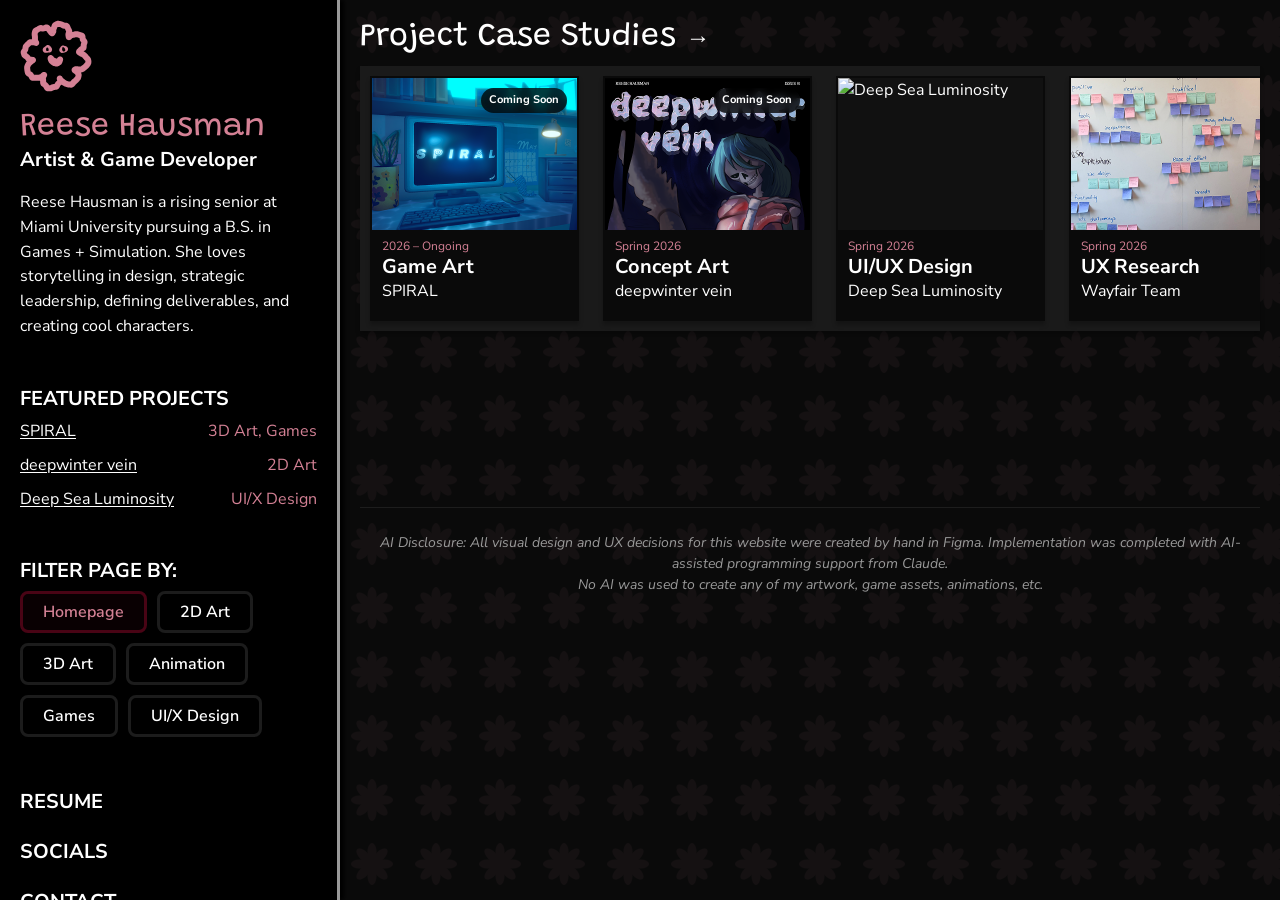
==== index.html @ 2ac3cb33 "footer update" ====
<!DOCTYPE html>
<html lang="en">
<head>
  <meta charset="UTF-8">
  <meta name="viewport" content="width=device-width, initial-scale=1.0">
  <title>Reese Hausman | Artist &amp; Game Developer</title>
  <link rel="icon" type="image/x-icon" href="flower.svg">
  <link rel="stylesheet" href="main.css">

  <!-- Fonts -->
  <link rel="preconnect" href="https://fonts.googleapis.com">
  <link rel="preconnect" href="https://fonts.gstatic.com" crossorigin>
  <link href="https://fonts.googleapis.com/css2?family=Grandstander:wght@400&family=Nunito+Sans:ital,opsz,wght@0,6..12,400;0,6..12,600;0,6..12,700;1,6..12,400&display=swap" rel="stylesheet">

  <!-- Font Awesome -->
  <script src="https://kit.fontawesome.com/cb9d674058.js" crossorigin="anonymous" defer></script>
</head>
<body>

  <!-- ===================== LOADING SCREEN ===================== -->
  <div id="loader">
    <div class="loader-inner">
      <div class="loader-flower-ring">
        <img src="flower.svg" alt="" class="loader-flower-img">
      </div>
      <p class="loader-text">Loading<span class="loader-dots"><span>.</span><span>.</span><span>.</span></span></p>
    </div>
  </div>

  <!-- ===================== MOBILE HEADER ===================== -->
  <header class="mobile-header" id="mobile-header">
    <div class="mobile-left">
      <img src="flower.svg" alt="logo" class="mobile-flower">
      <span class="mobile-name">Reese Hausman</span>
    </div>
    <button class="hamburger" id="hamburger" aria-label="Toggle navigation">
      <span></span><span></span><span></span>
    </button>
  </header>

  <!-- Sidebar backdrop -->
  <div class="sidebar-backdrop" id="sidebar-backdrop"></div>

  <!-- ===================== SIDEBAR / NAV ===================== -->
  <nav class="sidebar" id="sidebar">

    <!-- Profile -->
    <div class="sidebar-profile">
      <img src="flower.svg" alt="flower logo" class="sidebar-logo">
      <div>
        <h1 class="sidebar-name">Reese Hausman</h1>
        <p class="sidebar-role">Artist &amp; Game Developer</p>
      </div>
      <p class="sidebar-bio">Reese Hausman is a rising senior at Miami University pursuing a B.S. in Games + Simulation. She loves storytelling in design, strategic leadership, defining deliverables, and creating cool characters.</p>
    </div>

    <!-- Featured Projects -->
    <div class="sidebar-section" id="sidebar-featured">
      <p class="sidebar-label">FEATURED PROJECTS</p>
      <div class="featured-item">
        <a href="#" class="featured-link">SPIRAL</a>
        <span class="featured-cats">3D Art, Games</span>
      </div>
      <div class="featured-item">
        <a href="#" class="featured-link">deepwinter vein</a>
        <span class="featured-cats">2D Art</span>
      </div>
      <div class="featured-item">
        <a href="deepSeaLuminosity/index.html" class="featured-link">Deep Sea Luminosity</a>
        <span class="featured-cats">UI/X Design</span>
      </div>
    </div>

    <!-- Filter Buttons -->
    <div class="sidebar-section" id="sidebar-filters">
      <p class="sidebar-label">FILTER PAGE BY:</p>
      <div class="filter-buttons" id="filter-buttons">
        <button class="filter-btn active" data-filter="all">Homepage</button>
        <button class="filter-btn" data-filter="2d">2D Art</button>
        <button class="filter-btn" data-filter="3d">3D Art</button>
        <button class="filter-btn" data-filter="animation">Animation</button>
        <button class="filter-btn" data-filter="games">Games</button>
        <button class="filter-btn" data-filter="design">UI/X Design</button>
      </div>
    </div>

    <!-- Links -->
    <div class="sidebar-section sidebar-links">
      <a href="Hausman, Reese - Resume.pdf" target="_blank" rel="noopener noreferrer" class="sidebar-link">
        RESUME <i class="fa-solid fa-arrow-up-right-from-square sidebar-link-icon"></i>
      </a>
      <a href="https://linktr.ee/reekrockk" target="_blank" rel="noopener noreferrer" class="sidebar-link">
        SOCIALS <i class="fa-brands fa-linktree sidebar-link-icon"></i>
      </a>
      <a href="mailto:reesehausmanm@gmail.com" class="sidebar-link">
        CONTACT <i class="fa-regular fa-envelope sidebar-link-icon"></i>
      </a>
    </div>

  </nav>

  <!-- ===================== MAIN CONTENT ===================== -->
  <main class="main" id="main">

    <!-- Projects Section -->
    <section class="projects-section">
      <div class="section-header">
        <h2 class="section-title" id="section-title">Project Case Studies</h2>
        <span class="section-arrow" aria-hidden="true">→</span>
      </div>
      <div class="projects-row" id="projects-row">
      </div>
    </section>

    <!-- Category Page Title -->
    <div class="category-header hidden" id="category-header">
      <h2 class="category-page-title" id="category-page-title"></h2>
    </div>

    <!-- Masonry Grid -->
    <div class="masonry-grid homepage" id="masonry-grid">
    </div>

    <footer class="site-footer">
    <h3>
        <em>
        AI Disclosure: All visual design and UX decisions for this website were created by hand in Figma. Implementation was completed with AI-assisted programming support from Claude.
        <br>
        No AI was used to create any of my artwork, game assets, animations, etc.
        </em>
    </h3>
    </footer>

  </main>

  <!-- ===================== LIGHTBOX ===================== -->
  <div class="lightbox hidden" id="lightbox" role="dialog" aria-modal="true" aria-label="Image viewer">
    <div class="lightbox-overlay" id="lightbox-overlay"></div>
    <div class="lightbox-panel">
      <button class="lightbox-close" id="lightbox-close" aria-label="Close">✕</button>
      <img class="lightbox-img" id="lightbox-img" src="" alt="">
      <div class="lightbox-caption" id="lightbox-caption"></div>
    </div>
  </div>

  <!-- ===================== CUSTOM CURSOR ===================== -->
  <div id="coming-soon-cursor">
    <img src="ComingSoonCursor.svg" alt="Coming Soon Cursor">
  </div>

  <script src="main.js"></script>
</body>
</html>
---- main.css ----
/* ================================================================
   REESE HAUSMAN PORTFOLIO — main.css
   ================================================================ */

/* ---- Design tokens ---- */
:root {
  --pink:          #D48195;
  --dark-red:      #490415;
  --gray:          #999999;
  --near-black:    #0A0A0A;
  --card-bg:       #1A1A1A;
  --sidebar-w:     340px;
  --mobile-h:      58px;
  --col-gap:       17px;
  --pad:           20px;
  --section-gap:   64px;
  --radius:        8px;

  /* Flower pattern SVG background */
  --flower-bg: url("data:image/svg+xml,%3Csvg xmlns='http://www.w3.org/2000/svg' width='64' height='64'%3E%3Cg transform='translate(32,32)' fill='%23D48195' opacity='0.055'%3E%3Cellipse cx='0' cy='-12' rx='4.5' ry='9'/%3E%3Cellipse cx='0' cy='-12' rx='4.5' ry='9' transform='rotate(45)'/%3E%3Cellipse cx='0' cy='-12' rx='4.5' ry='9' transform='rotate(90)'/%3E%3Cellipse cx='0' cy='-12' rx='4.5' ry='9' transform='rotate(135)'/%3E%3Cellipse cx='0' cy='-12' rx='4.5' ry='9' transform='rotate(180)'/%3E%3Cellipse cx='0' cy='-12' rx='4.5' ry='9' transform='rotate(225)'/%3E%3Cellipse cx='0' cy='-12' rx='4.5' ry='9' transform='rotate(270)'/%3E%3Cellipse cx='0' cy='-12' rx='4.5' ry='9' transform='rotate(315)'/%3E%3Ccircle cx='0' cy='0' r='4.5'/%3E%3C/g%3E%3C/svg%3E");
}

/* ================================================================
   RESET & BASE
   ================================================================ */
*, *::before, *::after {
  box-sizing: border-box;
  margin: 0;
  padding: 0;
}

html {
  scroll-behavior: smooth;
}

body {
  font-family: 'Nunito Sans', sans-serif;
  font-size: 16px;
  font-weight: 400;
  line-height: 1.5;
  color: #fff;
  background: #000;
  overflow-x: hidden;
}

img { display: block; max-width: 100%; }
a   { color: inherit; text-decoration: none; }
button { background: none; border: none; cursor: pointer; font: inherit; color: inherit; }

/* ================================================================
   LOADING SCREEN
   ================================================================ */
#loader {
  position: fixed;
  inset: 0;
  background: #000;
  z-index: 9000;
  display: flex;
  align-items: center;
  justify-content: center;
  transition: opacity 0.7s ease, visibility 0.7s ease;
}

#loader.hidden {
  opacity: 0;
  visibility: hidden;
  pointer-events: none;
}

.loader-inner {
  display: flex;
  flex-direction: column;
  align-items: center;
  gap: 24px;
}

.loader-flower-ring {
  position: relative;
  width: 96px;
  height: 96px;
  display: flex;
  align-items: center;
  justify-content: center;
}

.loader-flower-ring::before {
  content: '';
  position: absolute;
  inset: -6px;
  border-radius: 50%;
  border: 3px solid transparent;
  border-top-color: var(--pink);
  border-right-color: var(--dark-red);
  animation: ringSpinA 1.4s linear infinite;
}

.loader-flower-ring::after {
  content: '';
  position: absolute;
  inset: -14px;
  border-radius: 50%;
  border: 2px solid transparent;
  border-bottom-color: var(--pink);
  opacity: 0.5;
  animation: ringSpinB 2.2s linear infinite reverse;
}

@keyframes ringSpinA {
  to { transform: rotate(360deg); }
}
@keyframes ringSpinB {
  to { transform: rotate(360deg); }
}

.loader-flower-img {
  width: 70px;
  height: 70px;
  object-fit: contain;
  animation: flowerPulse 2s ease-in-out infinite;
}

@keyframes flowerPulse {
  0%, 100% { transform: scale(0.92) rotate(-8deg); opacity: 0.8; }
  50%       { transform: scale(1.08) rotate(8deg);  opacity: 1;   }
}

.loader-text {
  font-family: 'Grandstander', cursive;
  font-size: 18px;
  color: var(--pink);
  letter-spacing: 0.04em;
}

.loader-dots span {
  display: inline-block;
  opacity: 0;
  animation: dotPop 1.5s ease-in-out infinite;
}
.loader-dots span:nth-child(2) { animation-delay: 0.3s; }
.loader-dots span:nth-child(3) { animation-delay: 0.6s; }

@keyframes dotPop {
  0%, 80%, 100% { opacity: 0; }
  40%            { opacity: 1; }
}

/* ================================================================
   LAYOUT SHELL
   ================================================================ */

/* ---- Sidebar ---- */
.sidebar {
  position: fixed;
  top: 0;
  left: 0;
  width: var(--sidebar-w);
  height: 100dvh;
  overflow-y: auto;
  background: #000;
  border-right: 3px solid var(--gray);
  box-shadow: 4px 0 4px #000;
  z-index: 200;
  display: flex;
  flex-direction: column;
  gap: 50px;
  padding: var(--pad);
  scrollbar-width: thin;
  scrollbar-color: var(--dark-red) transparent;
}
.sidebar::-webkit-scrollbar          { width: 3px; }
.sidebar::-webkit-scrollbar-track    { background: transparent; }
.sidebar::-webkit-scrollbar-thumb    { background: var(--dark-red); border-radius: 2px; }

/* ---- Main ---- */
.main {
  margin-left: var(--sidebar-w);
  min-height: 100dvh;
  background-color: var(--near-black);
  background-image: var(--flower-bg);
  background-size: 64px 64px;
  padding: var(--pad);
  display: flex;
  flex-direction: column;
  gap: var(--section-gap);
}

/* Mobile header */
.mobile-header { display: none; }
/* Backdrop */
.sidebar-backdrop { display: none; }
/* Hamburger */
.hamburger { display: none; }

/* ================================================================
   FLOWER HOVER ANIMATION
   ================================================================ */

.sidebar-logo,
.mobile-flower {
  transform-origin: center;
  transition: filter 0.2s ease;
}

.sidebar-logo:hover,
.mobile-flower:hover {
  animation: flowerHoverPulse 0.7s ease-in-out;
  filter: drop-shadow(0 0 10px rgba(212, 129, 149, 0.45));
}

@keyframes flowerHoverPulse {
  0% {
    transform: scale(1) rotate(0deg);
  }

  25% {
    transform: scale(0.92) rotate(-8deg);
  }

  75% {
    transform: scale(1.08) rotate(8deg);
  }

  100% {
    transform: scale(1) rotate(0deg);
  }
}

/* ================================================================
   SIDEBAR CONTENT
   ================================================================ */

/* -- Profile -- */
.sidebar-profile {
  display: flex;
  flex-direction: column;
  gap: 20px;
}

.sidebar-logo {
  width: 72px;
  height: 72px;
  object-fit: contain;
}

.sidebar-name {
  font-family: 'Grandstander', cursive;
  font-size: 32px;
  font-weight: 400;
  line-height: 1;
  color: var(--pink);
}

.sidebar-role {
  font-size: 20px;
  font-weight: 700;
  line-height: 1;
  color: #fff;
  margin-top: 6px;
}

.sidebar-bio {
  font-size: 16px;
  font-weight: 400;
  color: #fff;
  line-height: 1.55;
}

/* -- Sections -- */
.sidebar-section {
  display: flex;
  flex-direction: column;
  gap: 10px;
}

.sidebar-label {
  font-size: 20px;
  font-weight: 700;
  color: #fff;
  line-height: 1;
}

/* -- Featured Projects -- */
.featured-item {
  display: flex;
  justify-content: space-between;
  align-items: center;
  gap: 10px;
}

.featured-link {
  font-size: 16px;
  font-weight: 400;
  color: #fff;
  text-decoration: underline;
  text-underline-offset: 2px;
  white-space: nowrap;
  flex-shrink: 0;
  transition: color 0.2s;
}
.featured-link:hover { color: var(--pink); }

.featured-cats {
  font-size: 16px;
  font-weight: 400;
  color: var(--pink);
  text-align: right;
  flex: 1;
  min-width: 0;
}

/* -- Filter Buttons -- */
.filter-buttons {
  display: flex;
  flex-wrap: wrap;
  gap: 10px;
}

.filter-btn {
  padding: 10px 20px;
  border: 3px solid #1c1c1c;
  border-radius: var(--radius);
  font-size: 16px;
  font-weight: 600;
  color: #fff;
  background: transparent;
  cursor: pointer;
  line-height: 1;
  white-space: nowrap;
  transition: border-color 0.2s, color 0.2s, background 0.2s;
}

.filter-btn:hover:not(.active) {
  border-color: #3a3a3a;
  color: #ddd;
}

.filter-btn.active {
  border-color: var(--dark-red);
  color: var(--pink);
  background: rgba(73, 4, 21, 0.12);
}

/* -- Links -- */
.sidebar-links {
  gap: 20px !important;
}

.sidebar-link {
  display: flex;
  align-items: center;
  gap: 6px;
  font-size: 20px;
  font-weight: 700;
  color: #fff;
  text-decoration: none;
  transition: color 0.2s;
}
.sidebar-link:hover { color: var(--pink); }

.sidebar-link-icon {
  font-size: 16px;
  opacity: 0.85;
}

/* ================================================================
   MOBILE HEADER + HAMBURGER
   ================================================================ */
@media (max-width: 1099px) {

  .mobile-header {
    display: flex;
    position: fixed;
    top: 0; left: 0; right: 0;
    height: var(--mobile-h);
    background: #000;
    border-bottom: 2px solid #1a1a1a;
    z-index: 400;
    padding: 0 16px;
    align-items: center;
    justify-content: space-between;
  }

  .mobile-left {
    display: flex;
    align-items: center;
    gap: 10px;
    cursor: pointer;
  }

  .mobile-flower {
    width: 32px;
    height: 32px;
    object-fit: contain;
  }

  .mobile-name {
    font-family: 'Grandstander', cursive;
    font-size: 20px;
    color: var(--pink);
    line-height: 1;
  }

  /* Hamburger icon */
  .hamburger {
    display: flex;
    flex-direction: column;
    justify-content: center;
    gap: 5px;
    width: 40px;
    height: 40px;
    padding: 8px;
    background: none;
    border: none;
    cursor: pointer;
  }

  .hamburger span {
    display: block;
    width: 24px;
    height: 2px;
    background: #fff;
    border-radius: 2px;
    transition: transform 0.3s ease, opacity 0.3s ease;
    transform-origin: center;
  }

  .hamburger.open span:nth-child(1) { transform: translateY(7px) rotate(45deg); }
  .hamburger.open span:nth-child(2) { opacity: 0; transform: scaleX(0); }
  .hamburger.open span:nth-child(3) { transform: translateY(-7px) rotate(-45deg); }

  /* Sidebar */
  .sidebar {
    top: 0;
    transform: translateX(-100%);
    transition: transform 0.32s cubic-bezier(0.4, 0, 0.2, 1);
    z-index: 350;
    width: min(var(--sidebar-w), 85vw);
    padding-top: calc(var(--mobile-h) + var(--pad));
  }

  .sidebar.open { transform: translateX(0); }

  #sidebar-filters  { order: 1; }
  .sidebar-links    { order: 2; }
  .sidebar-profile  { order: 3; }
  #sidebar-featured { display: none; }

  /* Backdrop */
  .sidebar-backdrop {
    display: block;
    position: fixed;
    inset: 0;
    background: rgba(0, 0, 0, 0.72);
    z-index: 300;
    opacity: 0;
    visibility: hidden;
    transition: opacity 0.3s ease, visibility 0.3s ease;
  }
  .sidebar-backdrop.visible {
    opacity: 1;
    visibility: visible;
  }

  /* Main shifts down for fixed header */
  .main {
    margin-left: 0;
    padding-top: calc(var(--mobile-h) + var(--pad));
  }

  /* 2-column masonry on tablet */
  .masonry-grid { columns: 2; }

  .about-me-block {
    flex-direction: column;
  }

  .about-headshot {
    width: 100%;
    min-width: 0;
    aspect-ratio: 4 / 3;
    max-height: 320px;
  }
}

/* ================================================================
   PROJECTS SECTION
   ================================================================ */
.projects-section {
  display: flex;
  flex-direction: column;
  gap: 10px;
}

.section-header {
  display: flex;
  align-items: center;
  gap: 10px;
}

.section-title {
  font-family: 'Grandstander', cursive;
  font-size: 32px;
  font-weight: 400;
  color: #fff;
  line-height: 1;
}

.section-arrow {
  font-size: 24px;
  color: #fff;
}

/* Horizontal scroll row */
.projects-row {
  display: flex;
  gap: 24px;
  align-items: stretch;
  height: 265px;
  overflow-x: auto;
  overflow-y: hidden;
  padding: 10px;
  background: var(--card-bg);
  box-shadow: 0 4px 4px rgba(0, 0, 0, 0.25);
  scrollbar-width: thin;
  scrollbar-color: var(--dark-red) transparent;
}
.projects-row::-webkit-scrollbar       { height: 3px; }
.projects-row::-webkit-scrollbar-track { background: transparent; }
.projects-row::-webkit-scrollbar-thumb { background: var(--dark-red); border-radius: 2px; }

/* Project Card */
.project-card {
  display: flex;
  flex-direction: column;
  flex-shrink: 0;
  width: 209px;
  height: 100%;
  background: var(--near-black);
  border: 2px solid var(--near-black);
  box-shadow: 0 4px 4px rgba(0, 0, 0, 0.25);
  overflow: hidden;
  text-decoration: none;
  transition: transform 0.22s ease, box-shadow 0.22s ease;
}

.project-card:hover {
  transform: translateY(-3px);
  box-shadow: 0 10px 28px rgba(0, 0, 0, 0.6);
}

.project-card.coming-soon:hover {
  transform: none;
  box-shadow: 0 4px 4px rgba(0, 0, 0, 0.25);
}

.project-card-img {
  height: 152px;
  flex-shrink: 0;
  overflow: hidden;
  background: #111;
}

.project-card-img img {
  width: 100%;
  height: 100%;
  object-fit: cover;
  transition: transform 0.3s ease;
}
.project-card:hover .project-card-img img {
  transform: scale(1.04);
}

.project-card-text {
  padding: 10px;
  display: flex;
  flex-direction: column;
  gap: 4px;
  flex: 1;
  overflow: hidden;
}

.project-card-date {
  font-size: 12px;
  font-weight: 400;
  color: var(--pink);
  line-height: 1;
}

.project-card-category {
  font-size: 20px;
  font-weight: 700;
  color: #fff;
  line-height: 1.1;
  white-space: nowrap;
  overflow: hidden;
  text-overflow: ellipsis;
}

.project-card-name {
  font-size: 16px;
  font-weight: 400;
  color: #fff;
  line-height: 1.2;
  white-space: normal;
}

.project-card.coming-soon {
  cursor: not-allowed;
}

.project-card.coming-soon {
  position: relative;
}

.project-card.coming-soon::after {
  content: "Coming Soon";
  position: absolute;
  top: 10px;
  right: 10px;

  padding: 4px 8px;
  border-radius: 999px;

  font-size: 11px;
  font-weight: 700;

  color: white;
  background: rgba(0, 0, 0, 0.75);
  backdrop-filter: blur(4px);
}

/* ---- Project Card Animation ---- */
.projects-row .project-card {
  opacity: 0;

  transform:
    translateX(-250px)
    translateY(calc(var(--card-index) * -10px))
    rotate(calc(var(--card-index) * -2deg));

  transition:
    transform 0.9s cubic-bezier(.22,1,.36,1),
    opacity 0.9s ease;

  transition-delay: calc(var(--card-index) * 100ms);
}

.projects-row.projects-loaded .project-card {
  opacity: 1;
  transform:
    translateX(0)
    translateY(0)
    rotate(0deg);
}

/* ================================================================
   CATEGORY HEADER (filter pages)
   ================================================================ */
.category-header.hidden { display: none; }

.category-page-title {
  font-family: 'Grandstander', cursive;
  font-size: 32px;
  font-weight: 400;
  color: #fff;
}

/* ================================================================
   MASONRY GRID
   ================================================================ */
.masonry-grid {
  columns: 3;
  column-gap: var(--col-gap);
}

/* ---- Grid Item ---- */
.grid-item {
  break-inside: avoid;
  margin-bottom: var(--col-gap);
  border-radius: var(--radius);
  overflow: hidden;
  position: relative;
}

/* Hidden items */
.grid-item.filtered-out {
  display: none;
}

/* ---- Image wrapper ---- */
.item-media {
  width: 100%;
  position: relative;
  overflow: hidden;
  line-height: 0;
}

.item-img {
  width: 100%;
  height: auto;
  display: block;
  transition: opacity 0.3s ease, transform 0.4s ease;
}

/* Subtle zoom on hover when no speedpaint */
.item-media:hover .item-img:not(.speedpaint-showing) {
  transform: scale(1.01);
}

/* Linked images */
.item-media a {
  display: block;
  line-height: 0;
}

/* ---- Video embeds ---- */
.item-video-wrapper {
  position: relative;
  padding-bottom: 56.25%;  /* 16:9 */
  height: 0;
  overflow: hidden;
}

.item-video-wrapper iframe,
.item-video-wrapper video {
  position: absolute;
  inset: 0;
  width: 100%;
  height: 100%;
  border: none;
}

/* ---- Captions ---- */
.item-caption {
  background: var(--card-bg);
  padding: 10px;
  flex-direction: column;
  gap: 8px;

  max-height: 100%;
  overflow: hidden;

  transition:
    max-height 0.35s ease,
    padding 0.35s ease,
    opacity 0.35s ease;
}

.masonry-grid.homepage .item-caption {
  max-height: 0;
  padding-top: 0;
  padding-bottom: 0;
  opacity: 0;
}

/* Show captions in filter-active mode */
.masonry-grid.filter-active .item-caption {
  display: flex;
}

/* Show captions on homepage when hovered */
.masonry-grid.homepage .item-caption {
  max-height: 0;
  padding-top: 0;
  padding-bottom: 0;
  opacity: 0;
}

.masonry-grid.homepage .grid-item:hover .item-caption {
  max-height: 100%;
  opacity: 1;
  padding-top: 10px;
  padding-bottom: 10px;
}

.masonry-grid.homepage .grid-item:hover .item-img {
  transform: scale(0.98);
}

.caption-date {
  font-size: 12px;
  font-weight: 400;
  color: var(--pink);
  line-height: 2;
}

.caption-desc {
  font-size: 16px;
  font-weight: 400;
  color: #fff;
  line-height: 1.5;
}

.caption-software-row {
  padding-top: 4px;
  display: flex;
  flex-wrap: wrap;
  gap: 10px;
  align-items: center;
}

.software-tag {
  display: flex;
  align-items: center;
  gap: 4px;
}

.software-icon {
  width: 16px;
  height: 16px;
  object-fit: contain;
  border-radius: 3px;
}

.software-name {
  font-size: 12px;
  font-weight: 400;
  color: #fff;
  white-space: nowrap;
}

/* ================================================================
   ABOUT ME BLOCK
   ================================================================ */
.about-me-block {
  column-span: all;
  break-before: column;
  break-after: column;
  display: flex;
  gap: 24px;
  align-items: flex-start;
  padding: var(--section-gap) 0;
}

/* Hide About Me when filter is active */
.masonry-grid.filter-active .about-me-block {
  display: none;
}

.about-headshot {
  flex: 0 0 35%;
  min-width: 250px;
  aspect-ratio: 467 / 492;
  border: 6px dashed var(--pink);
  overflow: hidden;
  flex-shrink: 0;
  line-height: 0;
}

.headshot-img {
  width: 100%;
  height: 100%;
  object-fit: cover;
}

.about-text {
  flex: 0 0 65%;
  min-width: 0;
  display: flex;
  flex-direction: column;
  gap: 16px;
  padding: 24px 24px 24px 0;
}

.about-headline {
  line-height: 1.3;
}

.about-name {
  font-family: 'Grandstander', cursive;
  font-size: 32px;
  font-weight: 400;
  color: var(--pink);
}

.about-subtitle {
  font-size: 20px;
  font-weight: 700;
  color: var(--pink);
}

.about-text p {
  font-size: 16px;
  font-weight: 400;
  color: #fff;
  line-height: 1.65;
}

.contact-btn {
  display: inline-flex;
  align-items: center;
  gap: 8px;
  padding: 10px 20px;
  border: 3px solid var(--dark-red);
  border-radius: var(--radius);
  font-size: 16px;
  font-weight: 600;
  color: var(--pink);
  align-self: flex-start;
  margin-top: 8px;
  transition: background 0.2s, color 0.2s;
}
.contact-btn:hover {
  background: rgba(73, 4, 21, 0.2);
  color: #fff;
}

/* ================================================================
   SCROLL FADE-IN ANIMATIONS
   ================================================================ */
.scroll-fade {
  opacity: 0;
  transform: translateY(22px);
  transition: opacity 0.55s ease, transform 0.55s ease;
}

.scroll-fade.visible {
  opacity: 1;
  transform: translateY(0);
}

/* Staggered columns */
.scroll-fade[data-col="1"] { transition-delay: 0ms;   }
.scroll-fade[data-col="2"] { transition-delay: 80ms;  }
.scroll-fade[data-col="3"] { transition-delay: 160ms; }

/* ================================================================
   LIGHTBOX
   ================================================================ */
.lightbox {
  position: fixed;
  inset: 0;
  z-index: 1000;
  display: block;
  justify-content: center;
  opacity: 0;
  transition: opacity 0.3s ease;
}

.lightbox.hidden { display: none; }

.lightbox.open { opacity: 1; }

.lightbox-overlay {
  position: absolute;
  inset: 0;
  background: rgba(0, 0, 0, 0.92);
  cursor: pointer;
}

.lightbox-panel {
  z-index: 1;

  position: relative;

  display: grid;
  justify-items: center;

  width: min-content;
  max-width: 90vw;

  margin: 5vh auto;
}

.lightbox-close {
  position: absolute;
  top: -44px;
  right: -4px;
  font-size: 28px;
  color: #fff;
  opacity: 0.75;
  transition: opacity 0.2s, transform 0.2s;
  line-height: 1;
}
.lightbox-close:hover { opacity: 1; transform: rotate(90deg); }

.lightbox-img {
  display: block;

  width: auto;
  height: auto;

  max-width: 90vw;
  max-height: 80dvh;
}

.lightbox-caption {
  width: 100%;
  box-sizing: border-box;

  background: var(--card-bg);
  padding: 10px;

  overflow-wrap: anywhere;
  word-break: break-word;
}

/* ================================================================
   FOOTER
   ================================================================ */
.site-footer {
  margin-top: 48px;
  padding: 24px 0;
  text-align: center;
  border-top: 1px solid rgba(255,255,255,0.08);
}

.site-footer h3 {
  font-size: 14px;
  font-weight: 400;
  color: var(--gray);
  line-height: 1.5;
}

.site-footer em {
  font-style: italic;
}

/* ================================================================
   CUSTOM CURSOR
   ================================================================ */
#coming-soon-cursor {
  position: fixed;
  top: 0;
  left: 0;

  pointer-events: none;
  z-index: 9999;

  opacity: 0;
  transition: opacity 0.15s ease;

  transform: translate(-9999px, -9999px);

  transition:
    opacity 0.15s ease,
    transform 0.08s linear;
}

#coming-soon-cursor img {
  display: block;
  width: 148px;
  height: auto;
}

/* ================================================================
   UTILITY
   ================================================================ */
.hidden { display: none !important; }

/* ================================================================
   RESPONSIVE — MOBILE (≤599px)
   ================================================================ */
@media (max-width: 599px) {
  .masonry-grid { columns: 1; }

  .projects-row { height: 230px; }

  .project-card { width: 170px; }
  .project-card-img { height: 118px; }
  .project-card-category { font-size: 16px; }

  .about-me-block { padding: 32px 0; }
}

/* ================================================================
   RESPONSIVE — WIDE
   ================================================================ */
@media (hover: none) {
  .projects-row {
    scrollbar-width: none;
  }
  .projects-row::-webkit-scrollbar { display: none; }
}
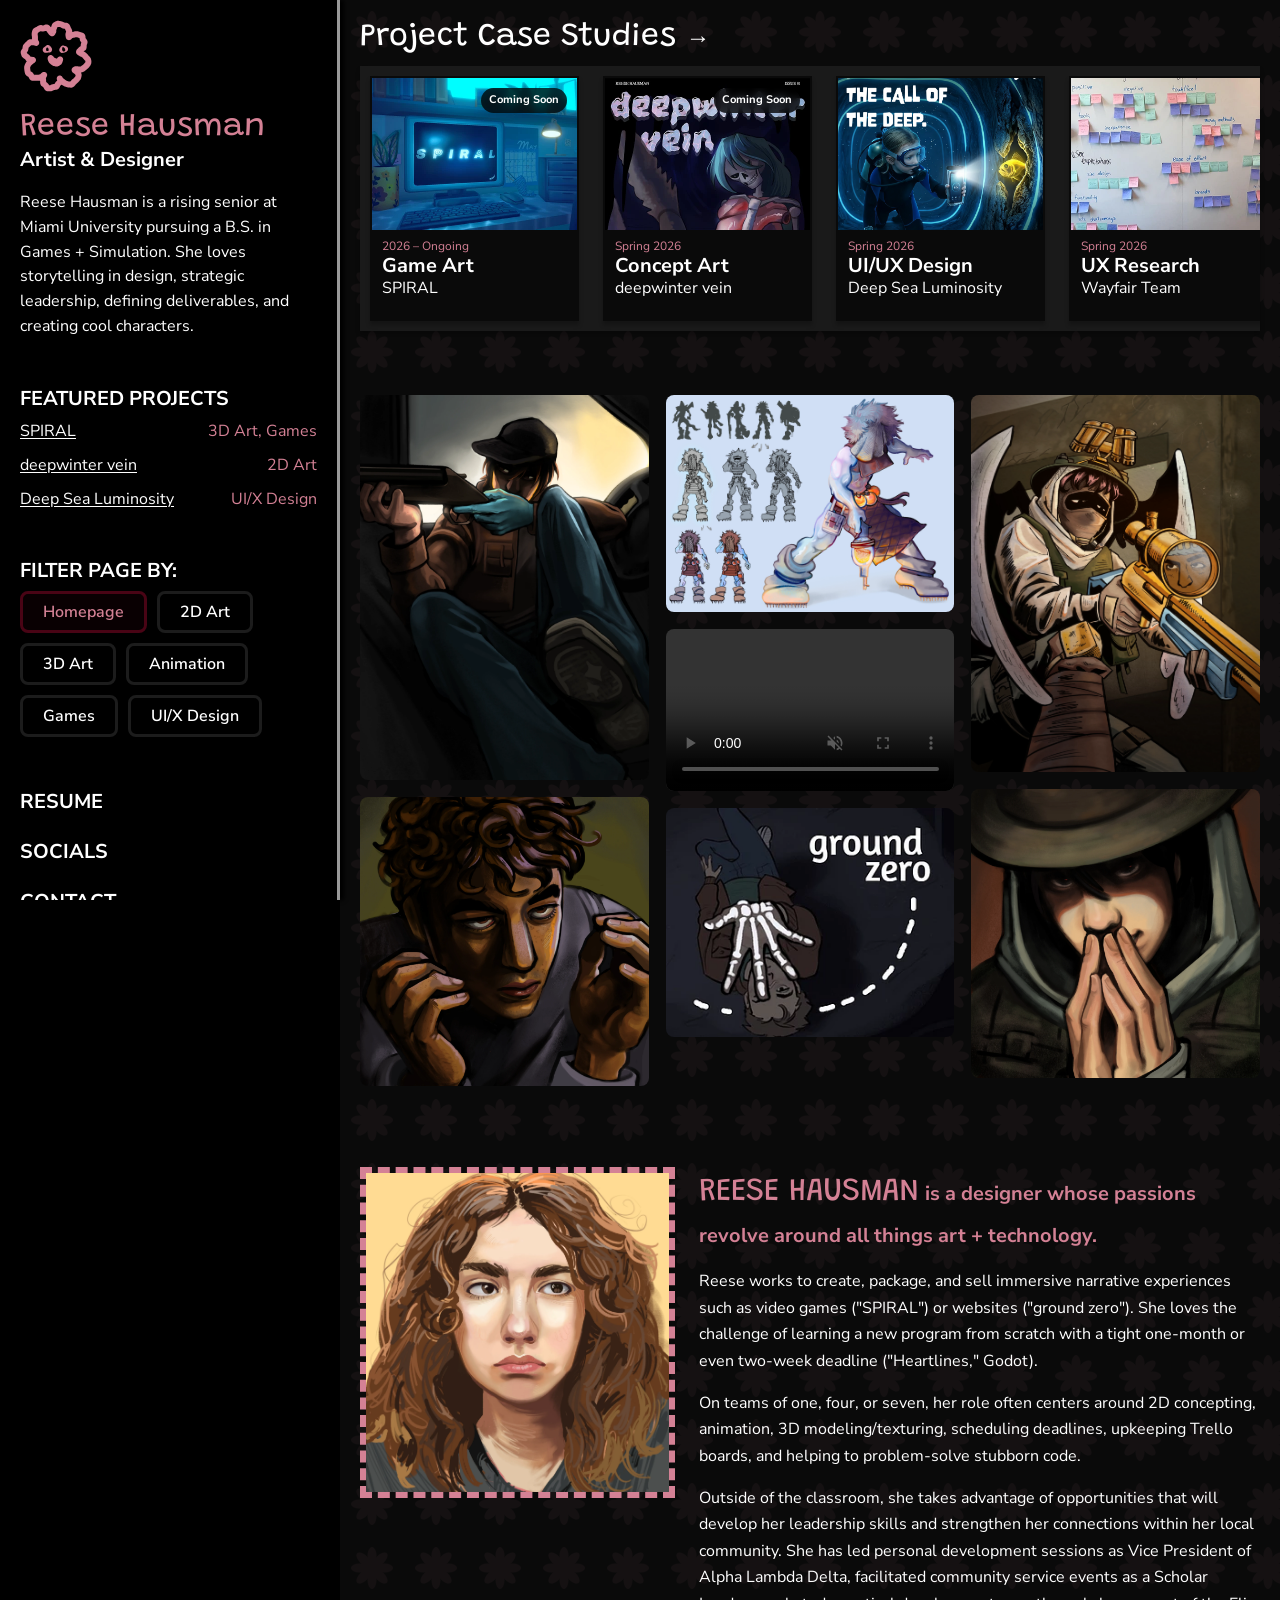
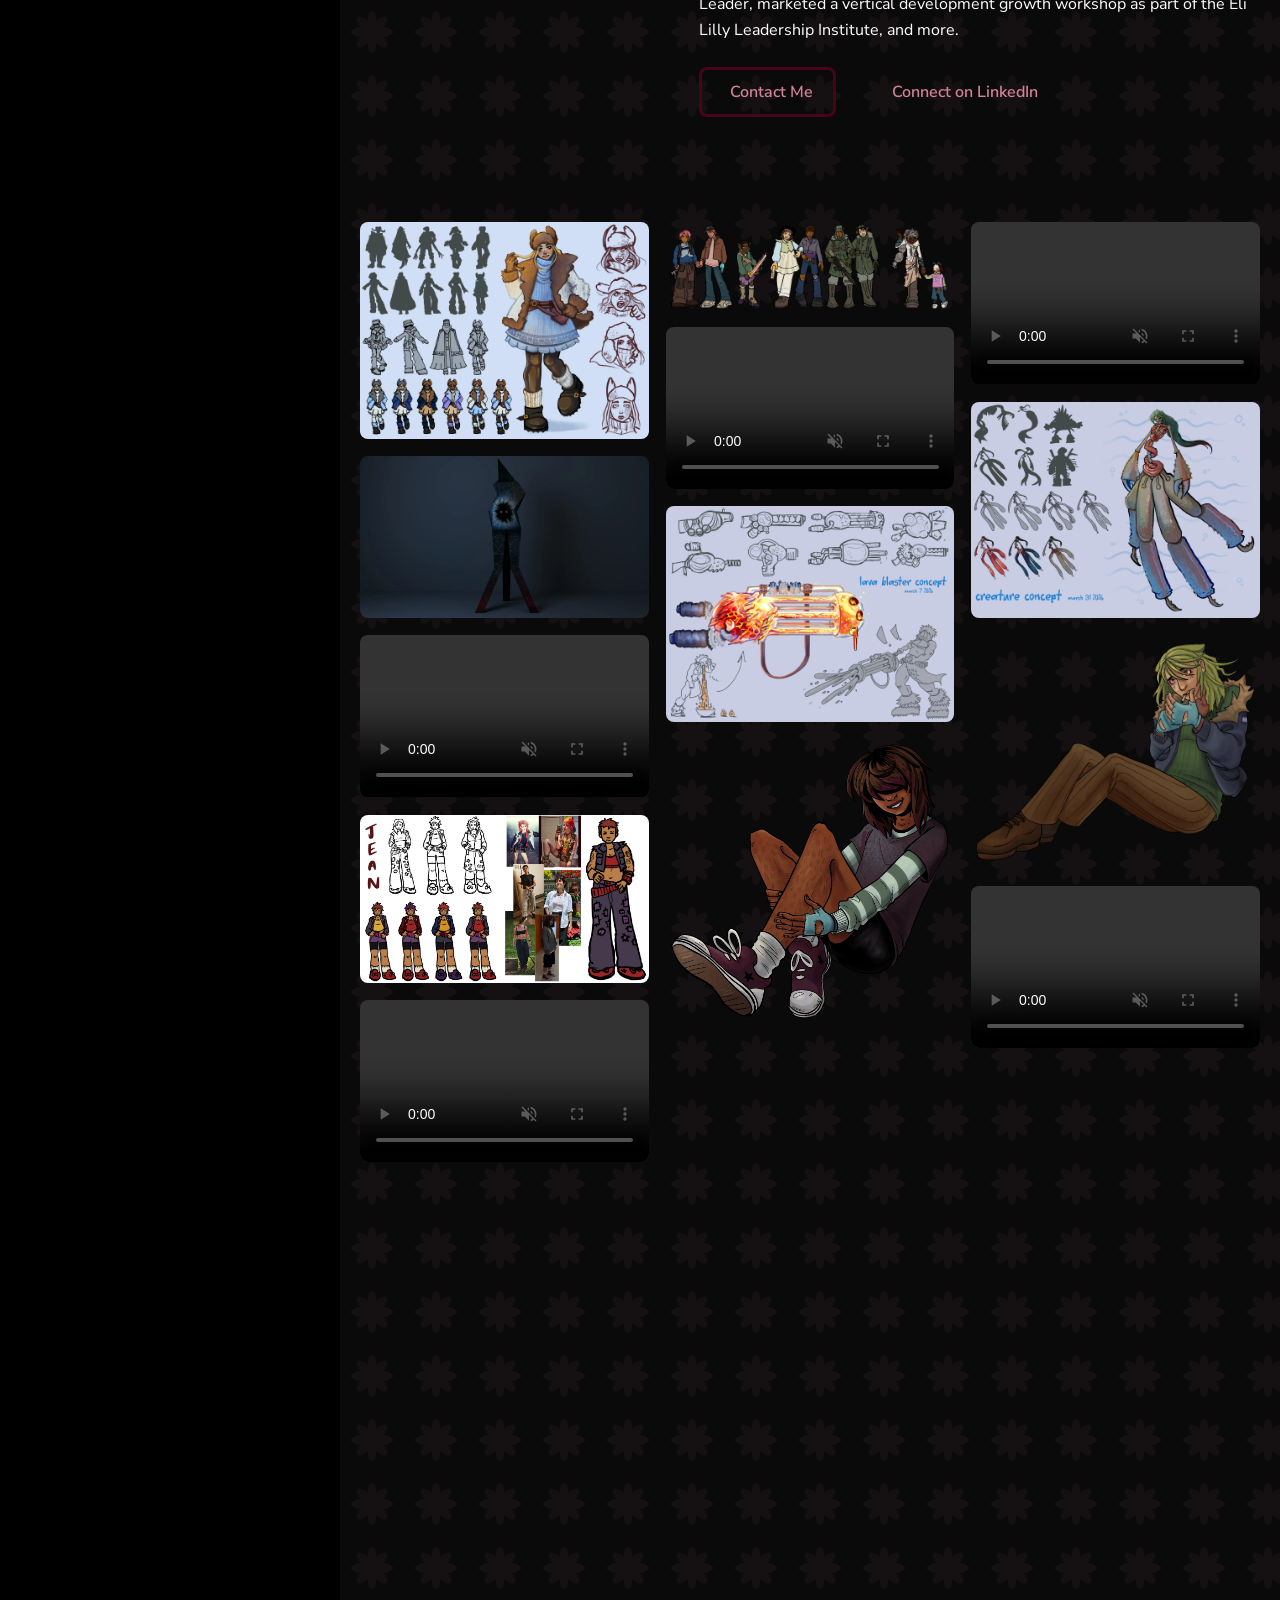
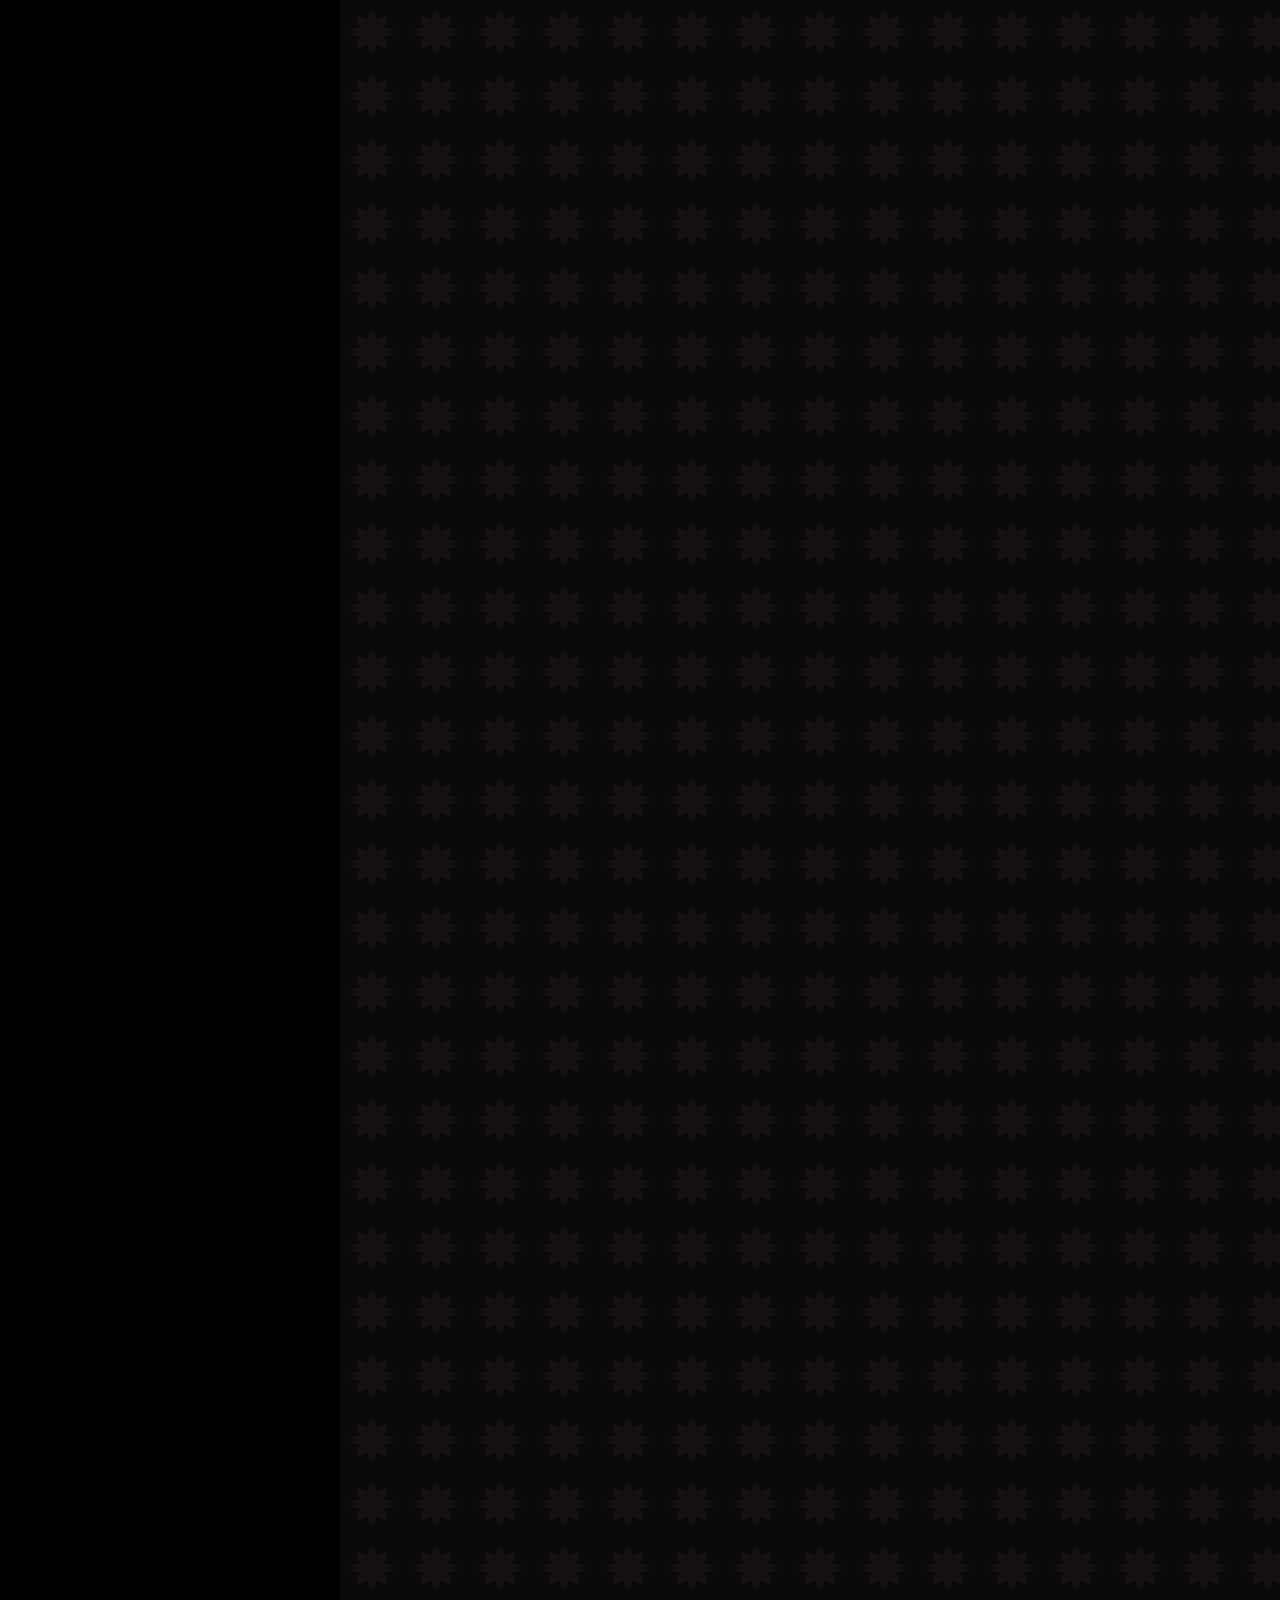
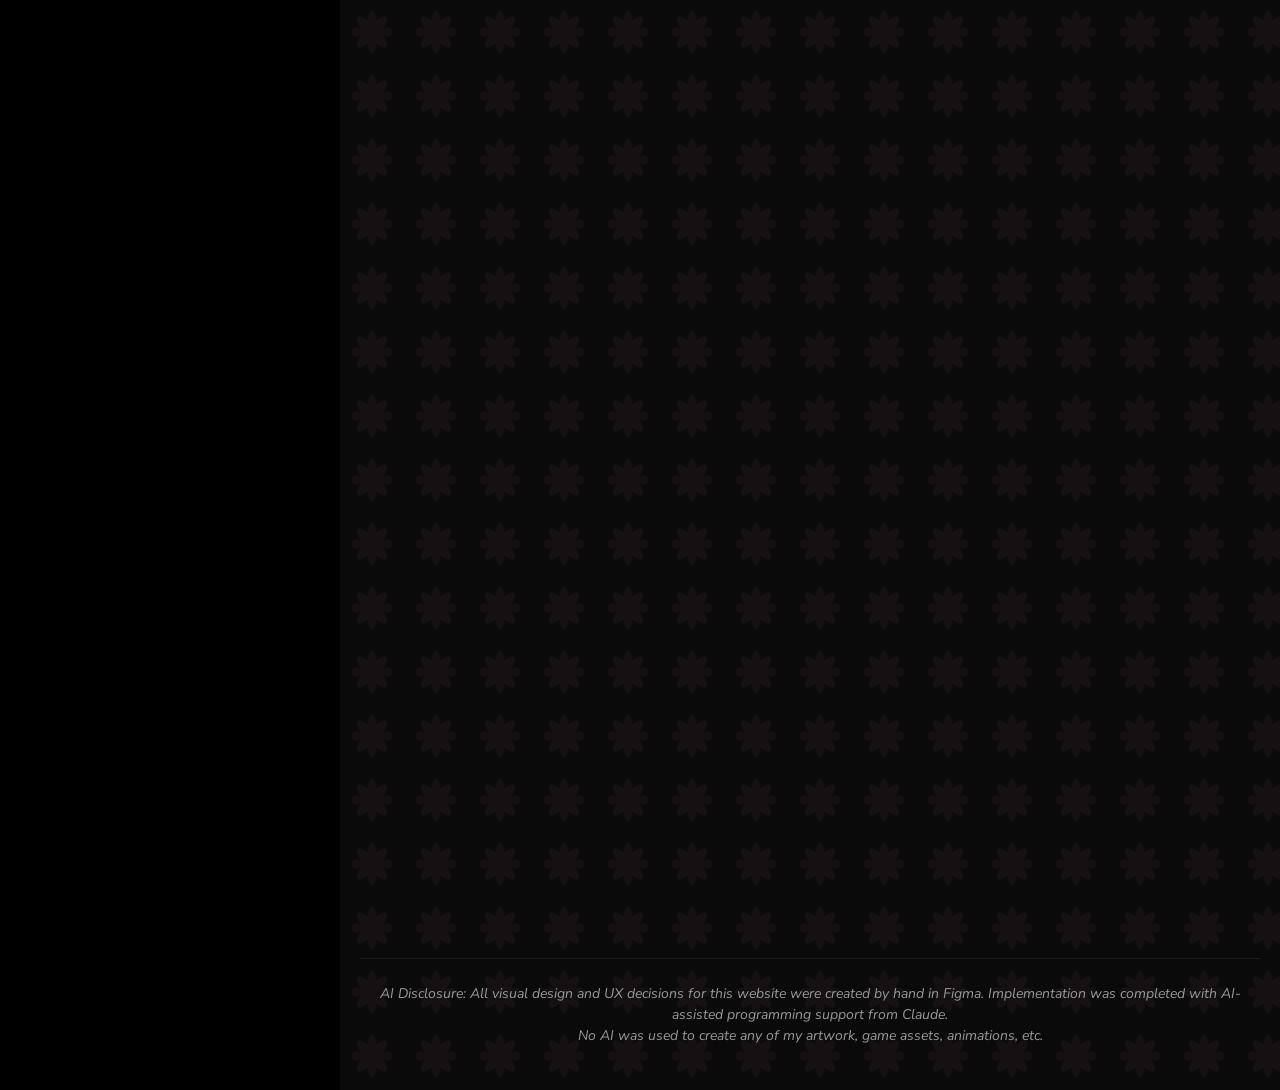
==== commit 539b8b78: "Update index.html" ====
--- a/index.html
+++ b/index.html
@@ -49,7 +49,7 @@
       <img src="flower.svg" alt="flower logo" class="sidebar-logo">
       <div>
         <h1 class="sidebar-name">Reese Hausman</h1>
-        <p class="sidebar-role">Artist &amp; Game Developer</p>
+        <p class="sidebar-role">Artist &amp; Designer</p>
       </div>
       <p class="sidebar-bio">Reese Hausman is a rising senior at Miami University pursuing a B.S. in Games + Simulation. She loves storytelling in design, strategic leadership, defining deliverables, and creating cool characters.</p>
     </div>
--- a/main.css
+++ b/main.css
@@ -1,20 +1,16 @@
-/* ================================================================
-   REESE HAUSMAN PORTFOLIO — main.css
-   ================================================================ */
-
 /* ---- Design tokens ---- */
 :root {
-  --pink:          #D48195;
-  --dark-red:      #490415;
-  --gray:          #999999;
-  --near-black:    #0A0A0A;
-  --card-bg:       #1A1A1A;
-  --sidebar-w:     340px;
-  --mobile-h:      58px;
-  --col-gap:       17px;
-  --pad:           20px;
-  --section-gap:   64px;
-  --radius:        8px;
+  --pink: #d48195;
+  --dark-red: #490415;
+  --gray: #999999;
+  --near-black: #0a0a0a;
+  --card-bg: #1a1a1a;
+  --sidebar-w: 340px;
+  --mobile-h: 58px;
+  --col-gap: 17px;
+  --pad: 20px;
+  --section-gap: 64px;
+  --radius: 8px;
 
   /* Flower pattern SVG background */
   --flower-bg: url("data:image/svg+xml,%3Csvg xmlns='http://www.w3.org/2000/svg' width='64' height='64'%3E%3Cg transform='translate(32,32)' fill='%23D48195' opacity='0.055'%3E%3Cellipse cx='0' cy='-12' rx='4.5' ry='9'/%3E%3Cellipse cx='0' cy='-12' rx='4.5' ry='9' transform='rotate(45)'/%3E%3Cellipse cx='0' cy='-12' rx='4.5' ry='9' transform='rotate(90)'/%3E%3Cellipse cx='0' cy='-12' rx='4.5' ry='9' transform='rotate(135)'/%3E%3Cellipse cx='0' cy='-12' rx='4.5' ry='9' transform='rotate(180)'/%3E%3Cellipse cx='0' cy='-12' rx='4.5' ry='9' transform='rotate(225)'/%3E%3Cellipse cx='0' cy='-12' rx='4.5' ry='9' transform='rotate(270)'/%3E%3Cellipse cx='0' cy='-12' rx='4.5' ry='9' transform='rotate(315)'/%3E%3Ccircle cx='0' cy='0' r='4.5'/%3E%3C/g%3E%3C/svg%3E");
@@ -23,7 +19,9 @@
 /* ================================================================
    RESET & BASE
    ================================================================ */
-*, *::before, *::after {
+*,
+*::before,
+*::after {
   box-sizing: border-box;
   margin: 0;
   padding: 0;
@@ -34,7 +32,7 @@
 }
 
 body {
-  font-family: 'Nunito Sans', sans-serif;
+  font-family: "Nunito Sans", sans-serif;
   font-size: 16px;
   font-weight: 400;
   line-height: 1.5;
@@ -43,9 +41,23 @@
   overflow-x: hidden;
 }
 
-img { display: block; max-width: 100%; }
-a   { color: inherit; text-decoration: none; }
-button { background: none; border: none; cursor: pointer; font: inherit; color: inherit; }
+img {
+  display: block;
+  max-width: 100%;
+}
+
+a {
+  color: inherit;
+  text-decoration: none;
+}
+
+button {
+  background: none;
+  border: none;
+  cursor: pointer;
+  font: inherit;
+  color: inherit;
+}
 
 /* ================================================================
    LOADING SCREEN
@@ -58,9 +70,11 @@
   display: flex;
   align-items: center;
   justify-content: center;
-  transition: opacity 0.7s ease, visibility 0.7s ease;
-}
-
+  transition:
+    opacity 0.7s ease,
+    visibility 0.7s ease;
+  cursor: wait;
+}
 #loader.hidden {
   opacity: 0;
   visibility: hidden;
@@ -72,6 +86,7 @@
   flex-direction: column;
   align-items: center;
   gap: 24px;
+  cursor: wait;
 }
 
 .loader-flower-ring {
@@ -82,9 +97,8 @@
   align-items: center;
   justify-content: center;
 }
-
 .loader-flower-ring::before {
-  content: '';
+  content: "";
   position: absolute;
   inset: -6px;
   border-radius: 50%;
@@ -93,9 +107,8 @@
   border-right-color: var(--dark-red);
   animation: ringSpinA 1.4s linear infinite;
 }
-
 .loader-flower-ring::after {
-  content: '';
+  content: "";
   position: absolute;
   inset: -14px;
   border-radius: 50%;
@@ -106,10 +119,14 @@
 }
 
 @keyframes ringSpinA {
-  to { transform: rotate(360deg); }
+  to {
+    transform: rotate(360deg);
+  }
 }
 @keyframes ringSpinB {
-  to { transform: rotate(360deg); }
+  to {
+    transform: rotate(360deg);
+  }
 }
 
 .loader-flower-img {
@@ -120,12 +137,19 @@
 }
 
 @keyframes flowerPulse {
-  0%, 100% { transform: scale(0.92) rotate(-8deg); opacity: 0.8; }
-  50%       { transform: scale(1.08) rotate(8deg);  opacity: 1;   }
+  0%,
+  100% {
+    transform: scale(0.92) rotate(-8deg);
+    opacity: 0.8;
+  }
+  50% {
+    transform: scale(1.08) rotate(8deg);
+    opacity: 1;
+  }
 }
 
 .loader-text {
-  font-family: 'Grandstander', cursive;
+  font-family: "Grandstander", cursive;
   font-size: 18px;
   color: var(--pink);
   letter-spacing: 0.04em;
@@ -136,19 +160,27 @@
   opacity: 0;
   animation: dotPop 1.5s ease-in-out infinite;
 }
-.loader-dots span:nth-child(2) { animation-delay: 0.3s; }
-.loader-dots span:nth-child(3) { animation-delay: 0.6s; }
+.loader-dots span:nth-child(2) {
+  animation-delay: 0.3s;
+}
+.loader-dots span:nth-child(3) {
+  animation-delay: 0.6s;
+}
 
 @keyframes dotPop {
-  0%, 80%, 100% { opacity: 0; }
-  40%            { opacity: 1; }
+  0%,
+  80%,
+  100% {
+    opacity: 0;
+  }
+  40% {
+    opacity: 1;
+  }
 }
 
 /* ================================================================
    LAYOUT SHELL
    ================================================================ */
-
-/* ---- Sidebar ---- */
 .sidebar {
   position: fixed;
   top: 0;
@@ -167,11 +199,17 @@
   scrollbar-width: thin;
   scrollbar-color: var(--dark-red) transparent;
 }
-.sidebar::-webkit-scrollbar          { width: 3px; }
-.sidebar::-webkit-scrollbar-track    { background: transparent; }
-.sidebar::-webkit-scrollbar-thumb    { background: var(--dark-red); border-radius: 2px; }
-
-/* ---- Main ---- */
+.sidebar::-webkit-scrollbar {
+  width: 3px;
+}
+.sidebar::-webkit-scrollbar-track {
+  background: transparent;
+}
+.sidebar::-webkit-scrollbar-thumb {
+  background: var(--dark-red);
+  border-radius: 2px;
+}
+
 .main {
   margin-left: var(--sidebar-w);
   min-height: 100dvh;
@@ -184,17 +222,21 @@
   gap: var(--section-gap);
 }
 
-/* Mobile header */
-.mobile-header { display: none; }
-/* Backdrop */
-.sidebar-backdrop { display: none; }
-/* Hamburger */
-.hamburger { display: none; }
+.mobile-header {
+  display: none;
+}
+
+.sidebar-backdrop {
+  display: none;
+}
+
+.hamburger {
+  display: none;
+}
 
 /* ================================================================
    FLOWER HOVER ANIMATION
    ================================================================ */
-
 .sidebar-logo,
 .mobile-flower {
   transform-origin: center;
@@ -229,7 +271,6 @@
    SIDEBAR CONTENT
    ================================================================ */
 
-/* -- Profile -- */
 .sidebar-profile {
   display: flex;
   flex-direction: column;
@@ -243,7 +284,7 @@
 }
 
 .sidebar-name {
-  font-family: 'Grandstander', cursive;
+  font-family: "Grandstander", cursive;
   font-size: 32px;
   font-weight: 400;
   line-height: 1;
@@ -265,7 +306,6 @@
   line-height: 1.55;
 }
 
-/* -- Sections -- */
 .sidebar-section {
   display: flex;
   flex-direction: column;
@@ -279,7 +319,6 @@
   line-height: 1;
 }
 
-/* -- Featured Projects -- */
 .featured-item {
   display: flex;
   justify-content: space-between;
@@ -297,7 +336,9 @@
   flex-shrink: 0;
   transition: color 0.2s;
 }
-.featured-link:hover { color: var(--pink); }
+.featured-link:hover {
+  color: var(--pink);
+}
 
 .featured-cats {
   font-size: 16px;
@@ -308,7 +349,6 @@
   min-width: 0;
 }
 
-/* -- Filter Buttons -- */
 .filter-buttons {
   display: flex;
   flex-wrap: wrap;
@@ -326,21 +366,21 @@
   cursor: pointer;
   line-height: 1;
   white-space: nowrap;
-  transition: border-color 0.2s, color 0.2s, background 0.2s;
-}
-
+  transition:
+    border-color 0.2s,
+    color 0.2s,
+    background 0.2s;
+}
 .filter-btn:hover:not(.active) {
   border-color: #3a3a3a;
   color: #ddd;
 }
-
 .filter-btn.active {
   border-color: var(--dark-red);
   color: var(--pink);
   background: rgba(73, 4, 21, 0.12);
 }
 
-/* -- Links -- */
 .sidebar-links {
   gap: 20px !important;
 }
@@ -355,7 +395,9 @@
   text-decoration: none;
   transition: color 0.2s;
 }
-.sidebar-link:hover { color: var(--pink); }
+.sidebar-link:hover {
+  color: var(--pink);
+}
 
 .sidebar-link-icon {
   font-size: 16px;
@@ -366,11 +408,12 @@
    MOBILE HEADER + HAMBURGER
    ================================================================ */
 @media (max-width: 1099px) {
-
   .mobile-header {
     display: flex;
     position: fixed;
-    top: 0; left: 0; right: 0;
+    top: 0;
+    left: 0;
+    right: 0;
     height: var(--mobile-h);
     background: #000;
     border-bottom: 2px solid #1a1a1a;
@@ -394,13 +437,12 @@
   }
 
   .mobile-name {
-    font-family: 'Grandstander', cursive;
+    font-family: "Grandstander", cursive;
     font-size: 20px;
     color: var(--pink);
     line-height: 1;
   }
 
-  /* Hamburger icon */
   .hamburger {
     display: flex;
     flex-direction: column;
@@ -420,15 +462,23 @@
     height: 2px;
     background: #fff;
     border-radius: 2px;
-    transition: transform 0.3s ease, opacity 0.3s ease;
+    transition:
+      transform 0.3s ease,
+      opacity 0.3s ease;
     transform-origin: center;
   }
 
-  .hamburger.open span:nth-child(1) { transform: translateY(7px) rotate(45deg); }
-  .hamburger.open span:nth-child(2) { opacity: 0; transform: scaleX(0); }
-  .hamburger.open span:nth-child(3) { transform: translateY(-7px) rotate(-45deg); }
-
-  /* Sidebar */
+  .hamburger.open span:nth-child(1) {
+    transform: translateY(7px) rotate(45deg);
+  }
+  .hamburger.open span:nth-child(2) {
+    opacity: 0;
+    transform: scaleX(0);
+  }
+  .hamburger.open span:nth-child(3) {
+    transform: translateY(-7px) rotate(-45deg);
+  }
+
   .sidebar {
     top: 0;
     transform: translateX(-100%);
@@ -438,14 +488,26 @@
     padding-top: calc(var(--mobile-h) + var(--pad));
   }
 
-  .sidebar.open { transform: translateX(0); }
-
-  #sidebar-filters  { order: 1; }
-  .sidebar-links    { order: 2; }
-  .sidebar-profile  { order: 3; }
-  #sidebar-featured { display: none; }
-
-  /* Backdrop */
+  .sidebar.open {
+    transform: translateX(0);
+  }
+
+  #sidebar-filters {
+    order: 1;
+  }
+
+  .sidebar-links {
+    order: 2;
+  }
+
+  .sidebar-profile {
+    order: 3;
+  }
+
+  #sidebar-featured {
+    display: none;
+  }
+
   .sidebar-backdrop {
     display: block;
     position: fixed;
@@ -454,21 +516,23 @@
     z-index: 300;
     opacity: 0;
     visibility: hidden;
-    transition: opacity 0.3s ease, visibility 0.3s ease;
+    transition:
+      opacity 0.3s ease,
+      visibility 0.3s ease;
   }
   .sidebar-backdrop.visible {
     opacity: 1;
     visibility: visible;
   }
 
-  /* Main shifts down for fixed header */
   .main {
     margin-left: 0;
     padding-top: calc(var(--mobile-h) + var(--pad));
   }
 
-  /* 2-column masonry on tablet */
-  .masonry-grid { columns: 2; }
+  .masonry-grid {
+    columns: 2;
+  }
 
   .about-me-block {
     flex-direction: column;
@@ -498,7 +562,7 @@
 }
 
 .section-title {
-  font-family: 'Grandstander', cursive;
+  font-family: "Grandstander", cursive;
   font-size: 32px;
   font-weight: 400;
   color: #fff;
@@ -510,7 +574,6 @@
   color: #fff;
 }
 
-/* Horizontal scroll row */
 .projects-row {
   display: flex;
   gap: 24px;
@@ -524,11 +587,17 @@
   scrollbar-width: thin;
   scrollbar-color: var(--dark-red) transparent;
 }
-.projects-row::-webkit-scrollbar       { height: 3px; }
-.projects-row::-webkit-scrollbar-track { background: transparent; }
-.projects-row::-webkit-scrollbar-thumb { background: var(--dark-red); border-radius: 2px; }
-
-/* Project Card */
+.projects-row::-webkit-scrollbar {
+  height: 3px;
+}
+.projects-row::-webkit-scrollbar-track {
+  background: transparent;
+}
+.projects-row::-webkit-scrollbar-thumb {
+  background: var(--dark-red);
+  border-radius: 2px;
+}
+
 .project-card {
   display: flex;
   flex-direction: column;
@@ -538,11 +607,11 @@
   background: var(--near-black);
   border: 2px solid var(--near-black);
   box-shadow: 0 4px 4px rgba(0, 0, 0, 0.25);
-  overflow: hidden;
   text-decoration: none;
-  transition: transform 0.22s ease, box-shadow 0.22s ease;
-}
-
+  transition:
+    transform 0.22s ease,
+    box-shadow 0.22s ease;
+}
 .project-card:hover {
   transform: translateY(-3px);
   box-shadow: 0 10px 28px rgba(0, 0, 0, 0.6);
@@ -590,7 +659,7 @@
   font-size: 20px;
   font-weight: 700;
   color: #fff;
-  line-height: 1.1;
+  line-height: 1;
   white-space: nowrap;
   overflow: hidden;
   text-overflow: ellipsis;
@@ -600,123 +669,127 @@
   font-size: 16px;
   font-weight: 400;
   color: #fff;
-  line-height: 1.2;
+  line-height: 1;
   white-space: normal;
 }
 
 .project-card.coming-soon {
   cursor: not-allowed;
-}
-
-.project-card.coming-soon {
   position: relative;
 }
-
 .project-card.coming-soon::after {
   content: "Coming Soon";
   position: absolute;
   top: 10px;
   right: 10px;
-
   padding: 4px 8px;
   border-radius: 999px;
-
   font-size: 11px;
   font-weight: 700;
-
   color: white;
   background: rgba(0, 0, 0, 0.75);
   backdrop-filter: blur(4px);
 }
 
-/* ---- Project Card Animation ---- */
 .projects-row .project-card {
   opacity: 0;
-
-  transform:
-    translateX(-250px)
-    translateY(calc(var(--card-index) * -10px))
+  transform: translateX(-250px) translateY(calc(var(--card-index) * -10px))
     rotate(calc(var(--card-index) * -2deg));
-
   transition:
-    transform 0.9s cubic-bezier(.22,1,.36,1),
+    transform 0.9s cubic-bezier(0.22, 1, 0.36, 1),
     opacity 0.9s ease;
-
   transition-delay: calc(var(--card-index) * 100ms);
 }
 
 .projects-row.projects-loaded .project-card {
   opacity: 1;
-  transform:
-    translateX(0)
-    translateY(0)
-    rotate(0deg);
+  transform: translateX(0) translateY(0) rotate(0deg);
 }
 
 /* ================================================================
    CATEGORY HEADER (filter pages)
    ================================================================ */
-.category-header.hidden { display: none; }
+.category-header.hidden {
+  display: none;
+}
 
 .category-page-title {
-  font-family: 'Grandstander', cursive;
+  font-family: "Grandstander", cursive;
   font-size: 32px;
   font-weight: 400;
   color: #fff;
 }
 
 /* ================================================================
-   MASONRY GRID
+   JS MASONRY GRID
    ================================================================ */
 .masonry-grid {
-  columns: 3;
-  column-gap: var(--col-gap);
-}
-
-/* ---- Grid Item ---- */
+  display: flex;
+  flex-direction: column;
+  gap: var(--col-gap);
+  width: 100%;
+}
+
+.masonry-group {
+  display: flex;
+  gap: var(--col-gap);
+  width: 100%;
+  align-items: flex-start;
+}
+
+.masonry-column {
+  display: flex;
+  flex-direction: column;
+  gap: var(--col-gap);
+  flex: 1;
+  min-width: 0;
+}
+
 .grid-item {
-  break-inside: avoid;
-  margin-bottom: var(--col-gap);
+  position: relative;
   border-radius: var(--radius);
   overflow: hidden;
+  display: flex;
+  flex-direction: column;
+}
+
+.item-media {
   position: relative;
-}
-
-/* Hidden items */
-.grid-item.filtered-out {
-  display: none;
-}
-
-/* ---- Image wrapper ---- */
-.item-media {
   width: 100%;
-  position: relative;
-  overflow: hidden;
   line-height: 0;
-}
-
-.item-img {
+  z-index: 2;
+}
+
+.visible-img {
   width: 100%;
   height: auto;
   display: block;
-  transition: opacity 0.3s ease, transform 0.4s ease;
-}
-
-/* Subtle zoom on hover when no speedpaint */
-.item-media:hover .item-img:not(.speedpaint-showing) {
-  transform: scale(1.01);
-}
-
-/* Linked images */
-.item-media a {
-  display: block;
-  line-height: 0;
-}
-
-/* ---- Video embeds ---- */
+}
+
+.media-link-wrapper {
+  position: absolute;
+  inset: 0;
+  z-index: 5;
+}
+
+.speedpaint {
+  position: absolute;
+  top: 0;
+  left: 0;
+  width: 100%;
+  height: 100%;
+  object-fit: cover;
+  opacity: 0;
+  transition: opacity 0.3s ease;
+  pointer-events: none;
+}
+.item-media.show-speedpaint .speedpaint {
+  opacity: 1;
+}
+
 .item-video-wrapper {
   position: relative;
-  padding-bottom: 56.25%;  /* 16:9 */
+  padding-bottom: 56.25%;
   height: 0;
   overflow: hidden;
 }
@@ -730,58 +803,40 @@
   border: none;
 }
 
-/* ---- Captions ---- */
 .item-caption {
+  display: grid;
+  grid-template-rows: 0fr;
+  transition: grid-template-rows 0.4s cubic-bezier(0.4, 0, 0.2, 1);
   background: var(--card-bg);
-  padding: 10px;
+}
+
+.grid-item:hover .item-caption {
+  grid-template-rows: 1fr;
+}
+
+.masonry-grid.filter-active .item-caption {
+  grid-template-rows: 1fr;
+}
+
+.caption-inner {
+  overflow: hidden;
+  display: flex;
+  flex-direction: column;
+}
+
+.caption-content {
+  padding: 16px;
+  display: flex;
   flex-direction: column;
   gap: 8px;
-
-  max-height: 100%;
-  overflow: hidden;
-
-  transition:
-    max-height 0.35s ease,
-    padding 0.35s ease,
-    opacity 0.35s ease;
-}
-
-.masonry-grid.homepage .item-caption {
-  max-height: 0;
-  padding-top: 0;
-  padding-bottom: 0;
-  opacity: 0;
-}
-
-/* Show captions in filter-active mode */
-.masonry-grid.filter-active .item-caption {
-  display: flex;
-}
-
-/* Show captions on homepage when hovered */
-.masonry-grid.homepage .item-caption {
-  max-height: 0;
-  padding-top: 0;
-  padding-bottom: 0;
-  opacity: 0;
-}
-
-.masonry-grid.homepage .grid-item:hover .item-caption {
-  max-height: 100%;
-  opacity: 1;
-  padding-top: 10px;
-  padding-bottom: 10px;
-}
-
-.masonry-grid.homepage .grid-item:hover .item-img {
-  transform: scale(0.98);
 }
 
 .caption-date {
   font-size: 12px;
-  font-weight: 400;
-  color: var(--pink);
-  line-height: 2;
+  font-weight: 600;
+  color: var(--pink);
+  text-transform: uppercase;
+  letter-spacing: 0.05em;
 }
 
 .caption-desc {
@@ -791,48 +846,59 @@
   line-height: 1.5;
 }
 
+.caption-desc a {
+  color: var(--pink);
+  text-decoration: underline;
+  transition: opacity 0.2s;
+}
+.caption-desc a:hover {
+  opacity: 0.8;
+}
+
 .caption-software-row {
+  display: flex;
+  flex-wrap: wrap;
+  gap: 6px;
+  margin-top: auto;
   padding-top: 4px;
-  display: flex;
-  flex-wrap: wrap;
-  gap: 10px;
-  align-items: center;
 }
 
 .software-tag {
-  display: flex;
+  display: inline-flex;
   align-items: center;
   gap: 4px;
+  background: rgba(255, 255, 255, 0.07);
+  padding: 4px 8px;
+  border-radius: 4px;
+  font-size: 11px;
+  font-weight: 600;
+  color: #ddd;
+  text-transform: uppercase;
+  letter-spacing: 0.03em;
 }
 
 .software-icon {
-  width: 16px;
-  height: 16px;
+  width: 13px;
+  height: 13px;
   object-fit: contain;
-  border-radius: 3px;
+  opacity: 0.9;
 }
 
 .software-name {
-  font-size: 12px;
-  font-weight: 400;
-  color: #fff;
-  white-space: nowrap;
+  line-height: 1;
 }
 
 /* ================================================================
    ABOUT ME BLOCK
    ================================================================ */
 .about-me-block {
-  column-span: all;
-  break-before: column;
-  break-after: column;
+  width: 100%;
   display: flex;
   gap: 24px;
   align-items: flex-start;
   padding: var(--section-gap) 0;
 }
 
-/* Hide About Me when filter is active */
 .masonry-grid.filter-active .about-me-block {
   display: none;
 }
@@ -859,7 +925,7 @@
   display: flex;
   flex-direction: column;
   gap: 16px;
-  padding: 24px 24px 24px 0;
+  padding: 0px 24px 24px 0;
 }
 
 .about-headline {
@@ -867,7 +933,7 @@
 }
 
 .about-name {
-  font-family: 'Grandstander', cursive;
+  font-family: "Grandstander", cursive;
   font-size: 32px;
   font-weight: 400;
   color: var(--pink);
@@ -884,6 +950,12 @@
   font-weight: 400;
   color: #fff;
   line-height: 1.65;
+}
+
+.about-buttons {
+  display: inline-flex;
+  align-items: center;
+  gap: 48px;
 }
 
 .contact-btn {
@@ -896,12 +968,28 @@
   font-size: 16px;
   font-weight: 600;
   color: var(--pink);
-  align-self: flex-start;
   margin-top: 8px;
-  transition: background 0.2s, color 0.2s;
+  transition:
+    background 0.2s,
+    color 0.2s;
 }
 .contact-btn:hover {
   background: rgba(73, 4, 21, 0.2);
+  color: #fff;
+}
+
+.linkedin-btn {
+  display: inline-flex;
+  align-items: center;
+  gap: 8px;
+  font-size: 16px;
+  font-weight: 600;
+  color: var(--pink);
+  margin-top: 8px;
+  transition:
+    color 0.2s;
+}
+.linkedin-btn:hover {
   color: #fff;
 }
 
@@ -911,18 +999,24 @@
 .scroll-fade {
   opacity: 0;
   transform: translateY(22px);
-  transition: opacity 0.55s ease, transform 0.55s ease;
-}
-
+  transition:
+    opacity 0.55s ease,
+    transform 0.55s ease;
+}
 .scroll-fade.visible {
   opacity: 1;
   transform: translateY(0);
 }
 
-/* Staggered columns */
-.scroll-fade[data-col="1"] { transition-delay: 0ms;   }
-.scroll-fade[data-col="2"] { transition-delay: 80ms;  }
-.scroll-fade[data-col="3"] { transition-delay: 160ms; }
+.scroll-fade[data-col="1"] {
+  transition-delay: 0ms;
+}
+.scroll-fade[data-col="2"] {
+  transition-delay: 80ms;
+}
+.scroll-fade[data-col="3"] {
+  transition-delay: 160ms;
+}
 
 /* ================================================================
    LIGHTBOX
@@ -936,29 +1030,27 @@
   opacity: 0;
   transition: opacity 0.3s ease;
 }
-
-.lightbox.hidden { display: none; }
-
-.lightbox.open { opacity: 1; }
-
+.lightbox.hidden {
+  display: none;
+}
+.lightbox.open {
+  opacity: 1;
+}
 .lightbox-overlay {
   position: absolute;
   inset: 0;
-  background: rgba(0, 0, 0, 0.92);
+  background: rgba(0, 0, 0, 0.88);
   cursor: pointer;
+  backdrop-filter: blur(4px);
 }
 
 .lightbox-panel {
   z-index: 1;
-
   position: relative;
-
   display: grid;
   justify-items: center;
-
   width: min-content;
   max-width: 90vw;
-
   margin: 5vh auto;
 }
 
@@ -969,17 +1061,20 @@
   font-size: 28px;
   color: #fff;
   opacity: 0.75;
-  transition: opacity 0.2s, transform 0.2s;
+  transition:
+    opacity 0.2s,
+    transform 0.2s;
   line-height: 1;
 }
-.lightbox-close:hover { opacity: 1; transform: rotate(90deg); }
+.lightbox-close:hover {
+  opacity: 1;
+  transform: rotate(90deg);
+}
 
 .lightbox-img {
   display: block;
-
   width: auto;
   height: auto;
-
   max-width: 90vw;
   max-height: 80dvh;
 }
@@ -987,10 +1082,8 @@
 .lightbox-caption {
   width: 100%;
   box-sizing: border-box;
-
   background: var(--card-bg);
   padding: 10px;
-
   overflow-wrap: anywhere;
   word-break: break-word;
 }
@@ -1002,7 +1095,7 @@
   margin-top: 48px;
   padding: 24px 0;
   text-align: center;
-  border-top: 1px solid rgba(255,255,255,0.08);
+  border-top: 1px solid rgba(255, 255, 255, 0.08);
 }
 
 .site-footer h3 {
@@ -1023,15 +1116,10 @@
   position: fixed;
   top: 0;
   left: 0;
-
   pointer-events: none;
   z-index: 9999;
-
   opacity: 0;
-  transition: opacity 0.15s ease;
-
   transform: translate(-9999px, -9999px);
-
   transition:
     opacity 0.15s ease,
     transform 0.08s linear;
@@ -1046,21 +1134,35 @@
 /* ================================================================
    UTILITY
    ================================================================ */
-.hidden { display: none !important; }
+.hidden {
+  display: none !important;
+}
 
 /* ================================================================
    RESPONSIVE — MOBILE (≤599px)
    ================================================================ */
 @media (max-width: 599px) {
-  .masonry-grid { columns: 1; }
-
-  .projects-row { height: 230px; }
-
-  .project-card { width: 170px; }
-  .project-card-img { height: 118px; }
-  .project-card-category { font-size: 16px; }
-
-  .about-me-block { padding: 32px 0; }
+  .masonry-grid {
+    columns: 1;
+  }
+
+  .projects-row {
+    height: 100%;
+  }
+
+  .project-card {
+    width: 170px;
+  }
+  .project-card-img {
+    height: 118px;
+  }
+  .project-card-category {
+    font-size: 16px;
+  }
+
+  .about-me-block {
+    padding: 32px 0;
+  }
 }
 
 /* ================================================================
@@ -1070,5 +1172,7 @@
   .projects-row {
     scrollbar-width: none;
   }
-  .projects-row::-webkit-scrollbar { display: none; }
-}
+  .projects-row::-webkit-scrollbar {
+    display: none;
+  }
+}
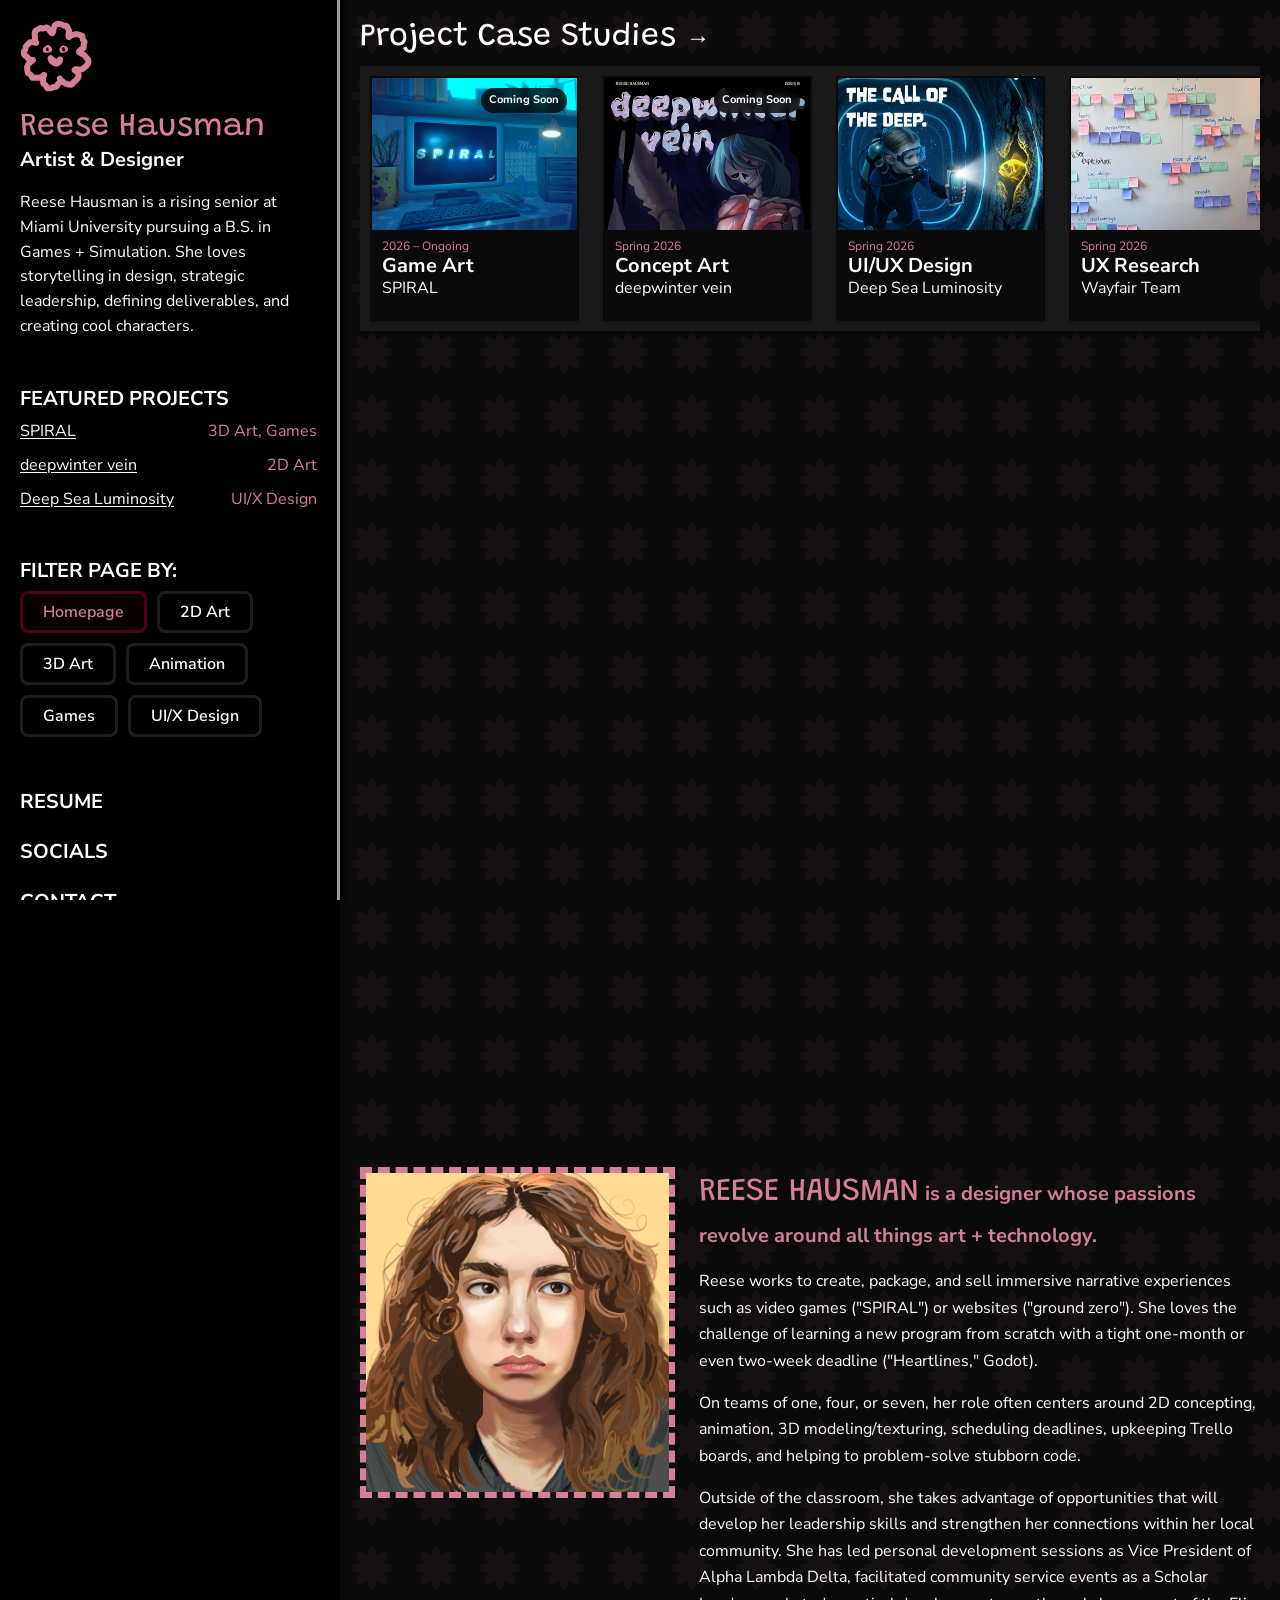
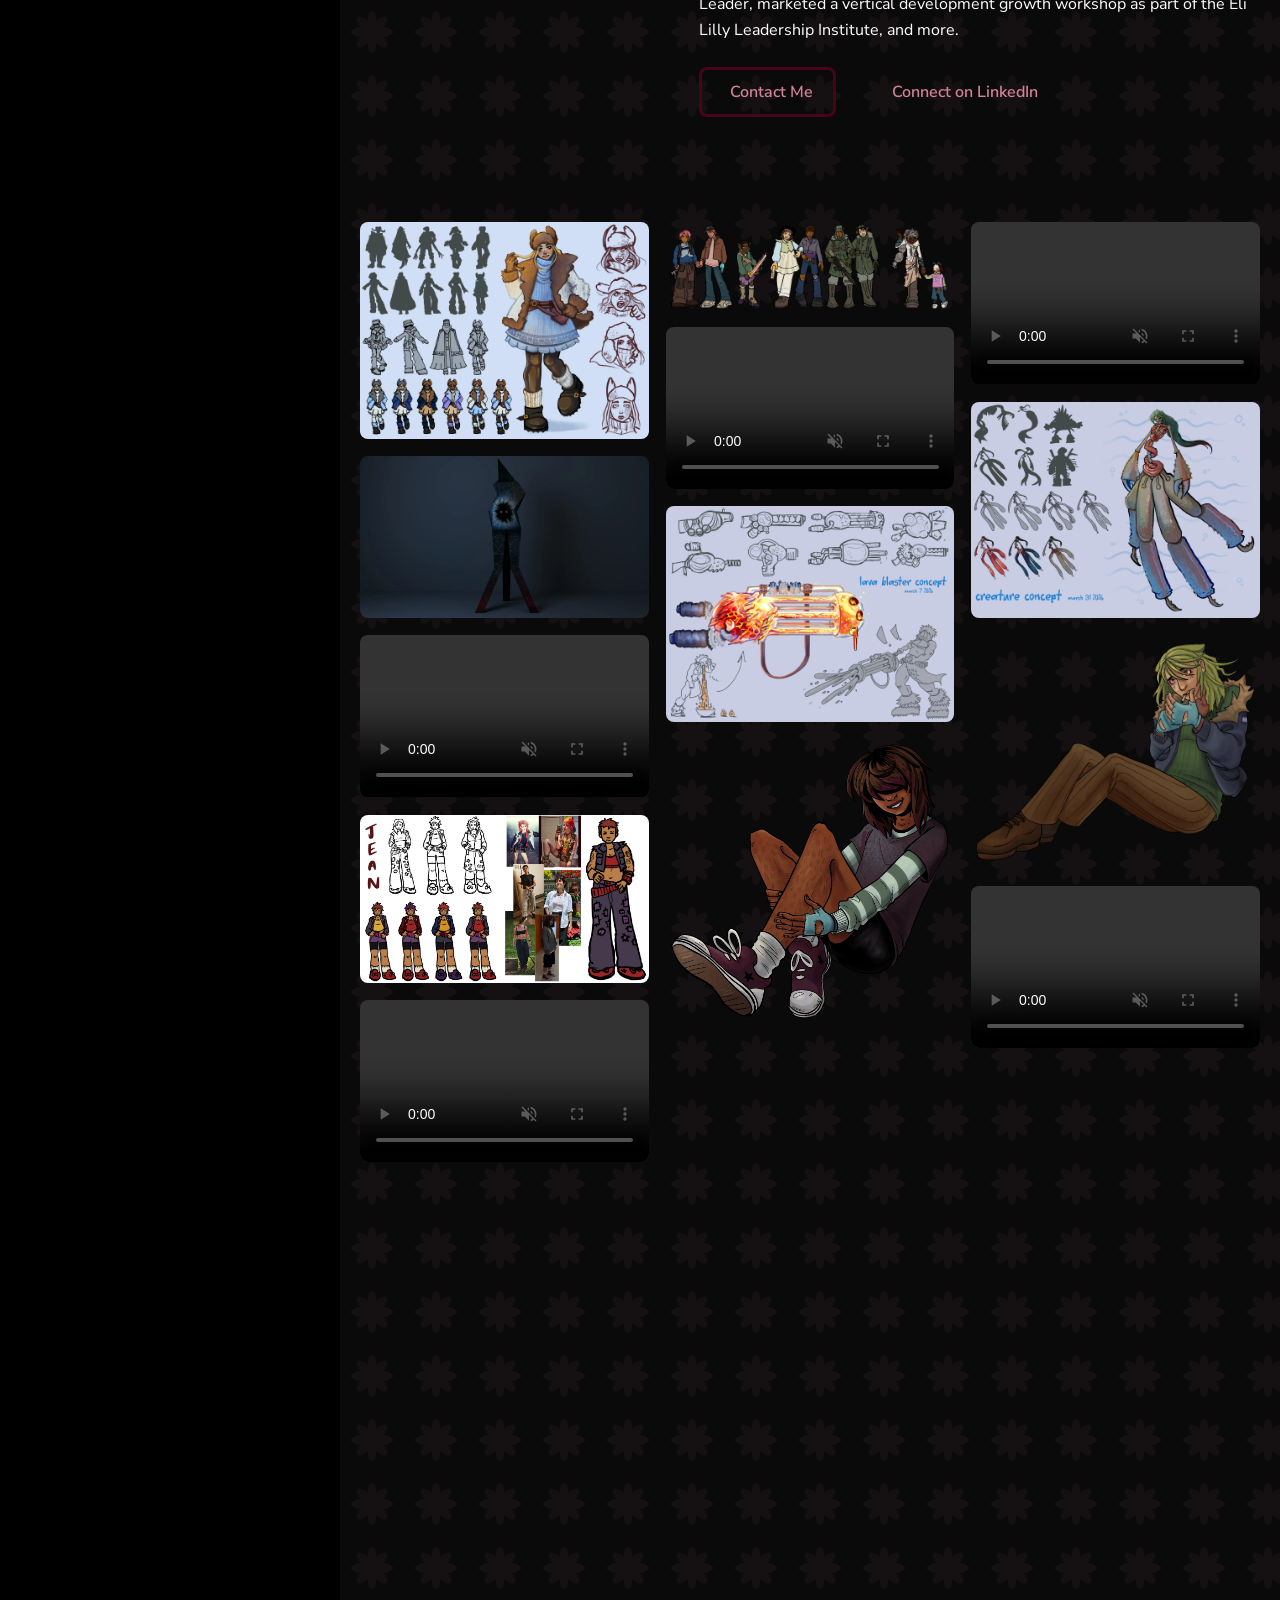
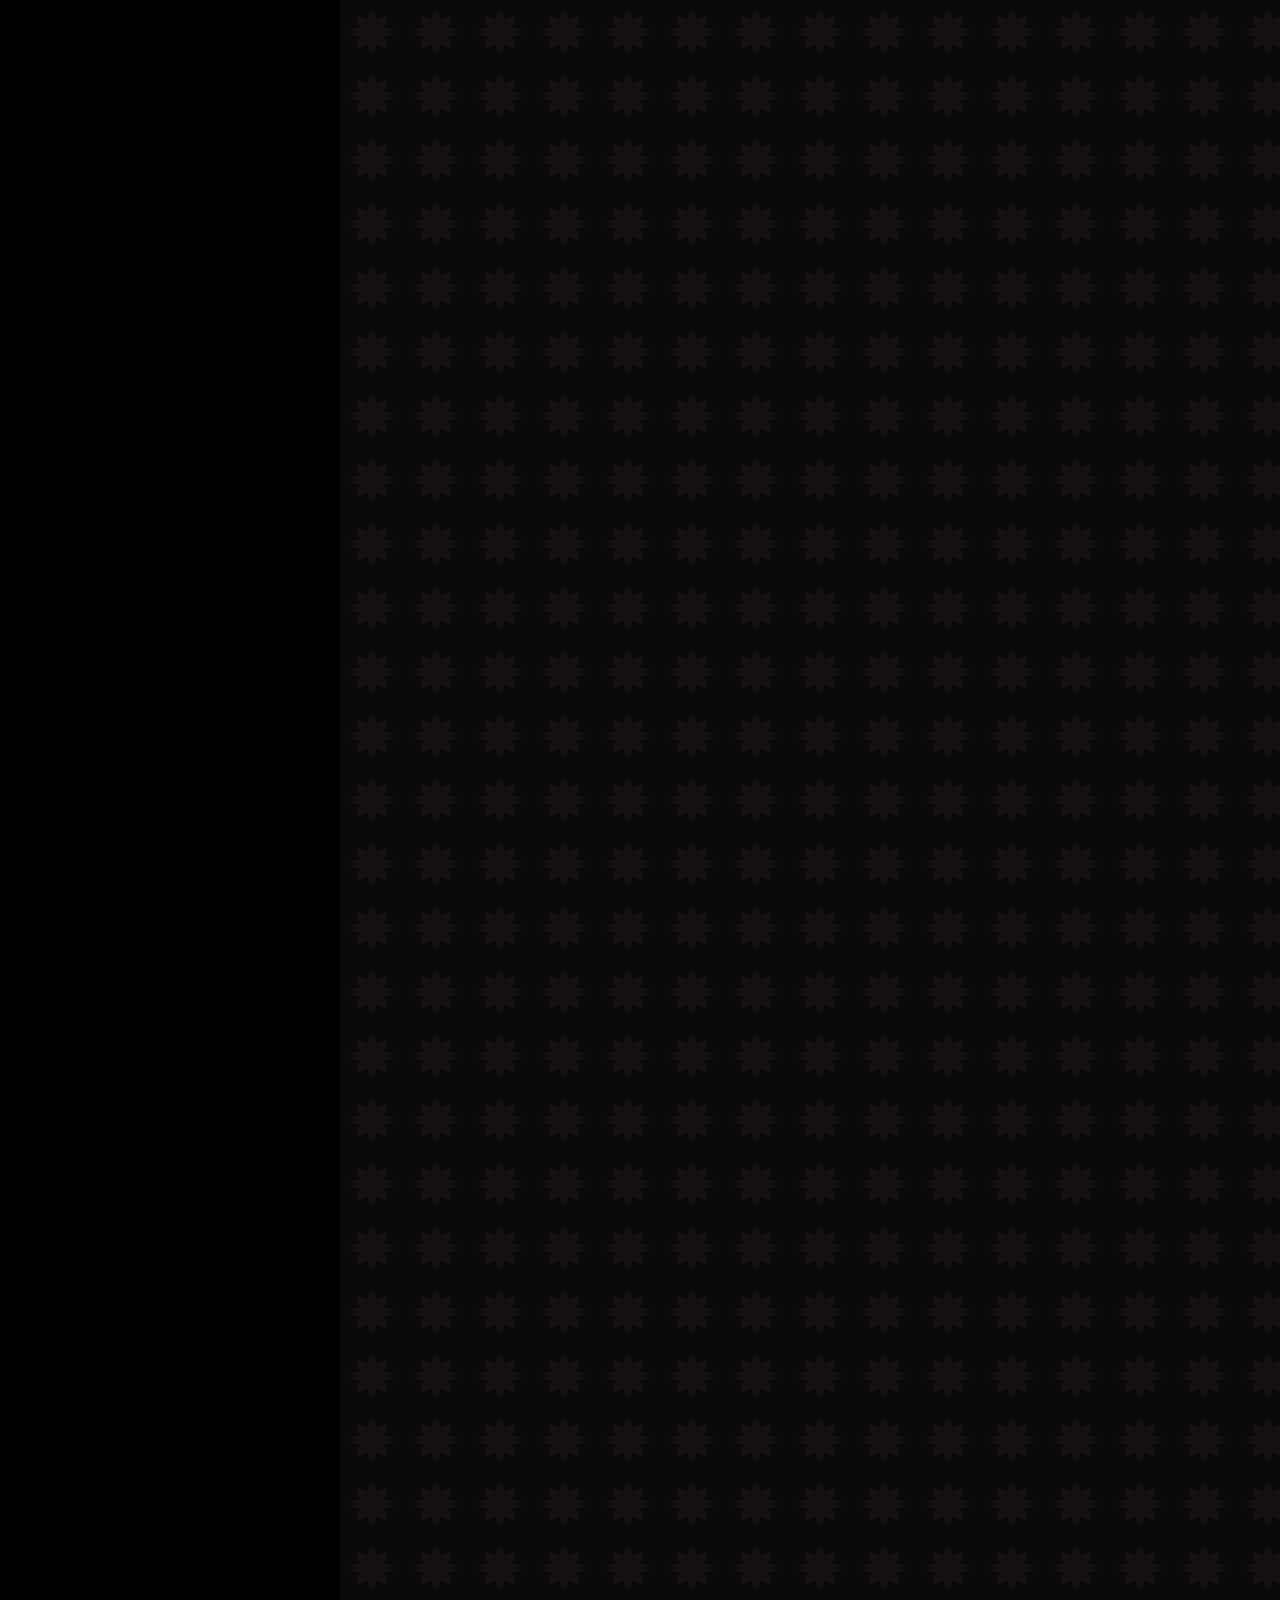
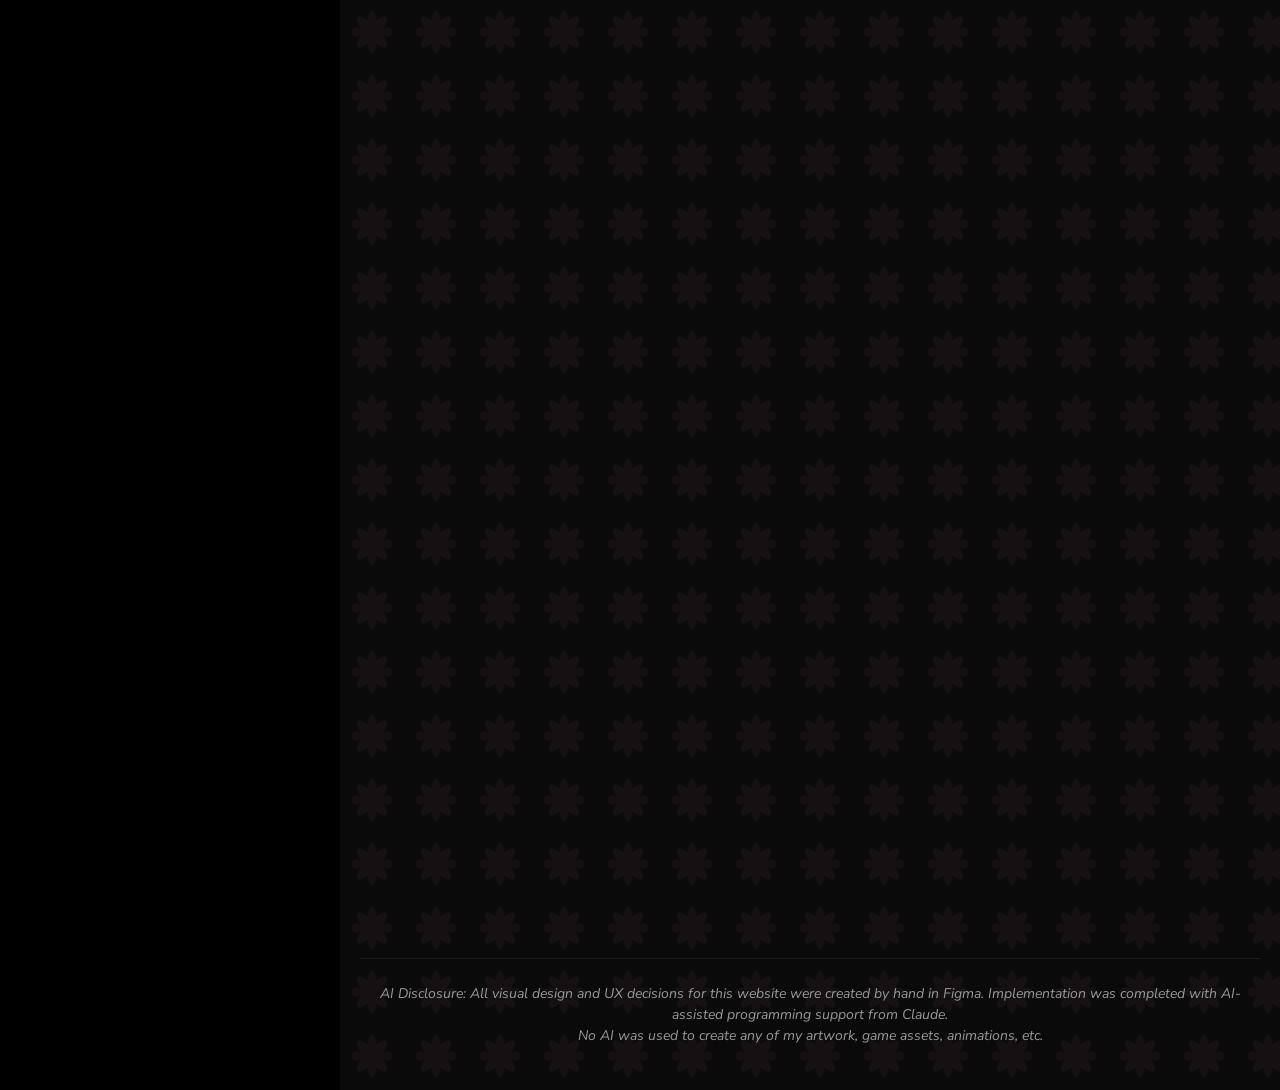
==== commit 9a09a53f: "Update index.html" ====
--- a/index.html
+++ b/index.html
@@ -3,7 +3,7 @@
 <head>
   <meta charset="UTF-8">
   <meta name="viewport" content="width=device-width, initial-scale=1.0">
-  <title>Reese Hausman | Artist &amp; Game Developer</title>
+  <title>Reese Hausman | Artist &amp; Designer</title>
   <link rel="icon" type="image/x-icon" href="flower.svg">
   <link rel="stylesheet" href="main.css">
 
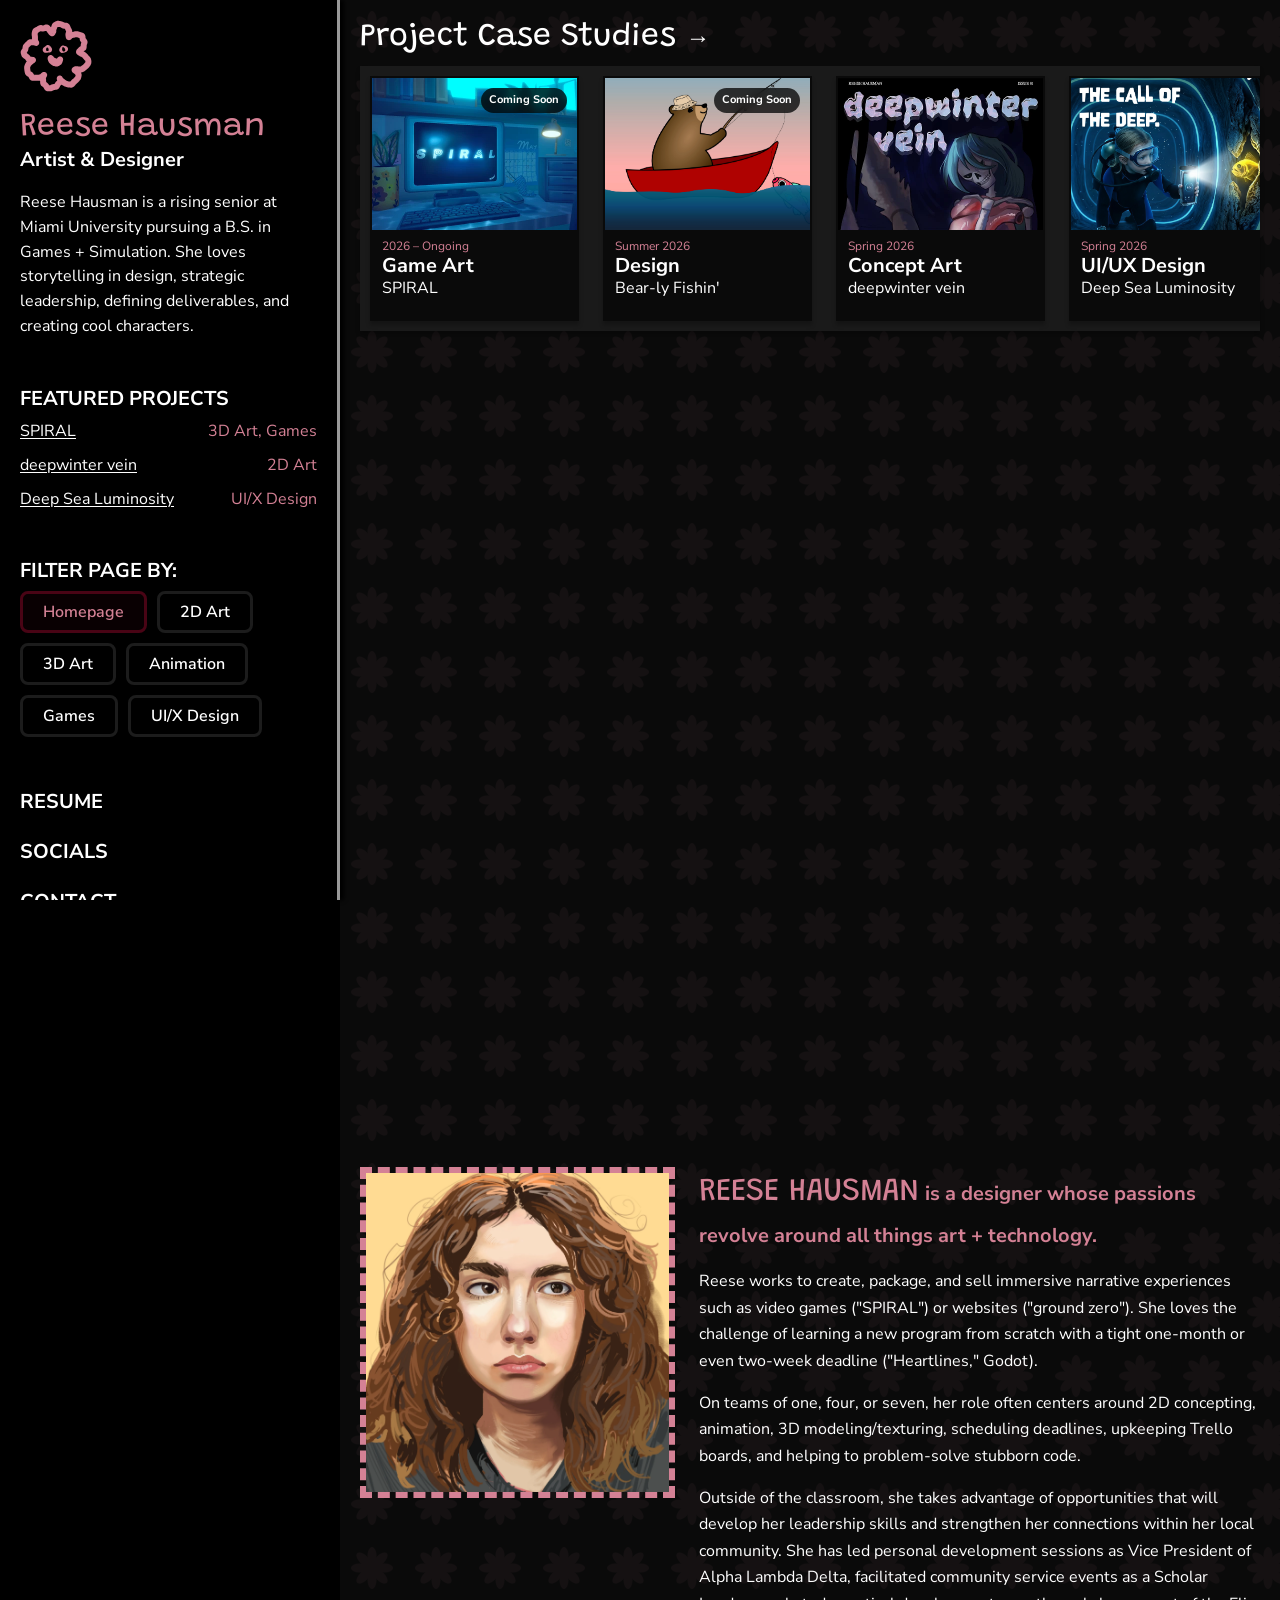
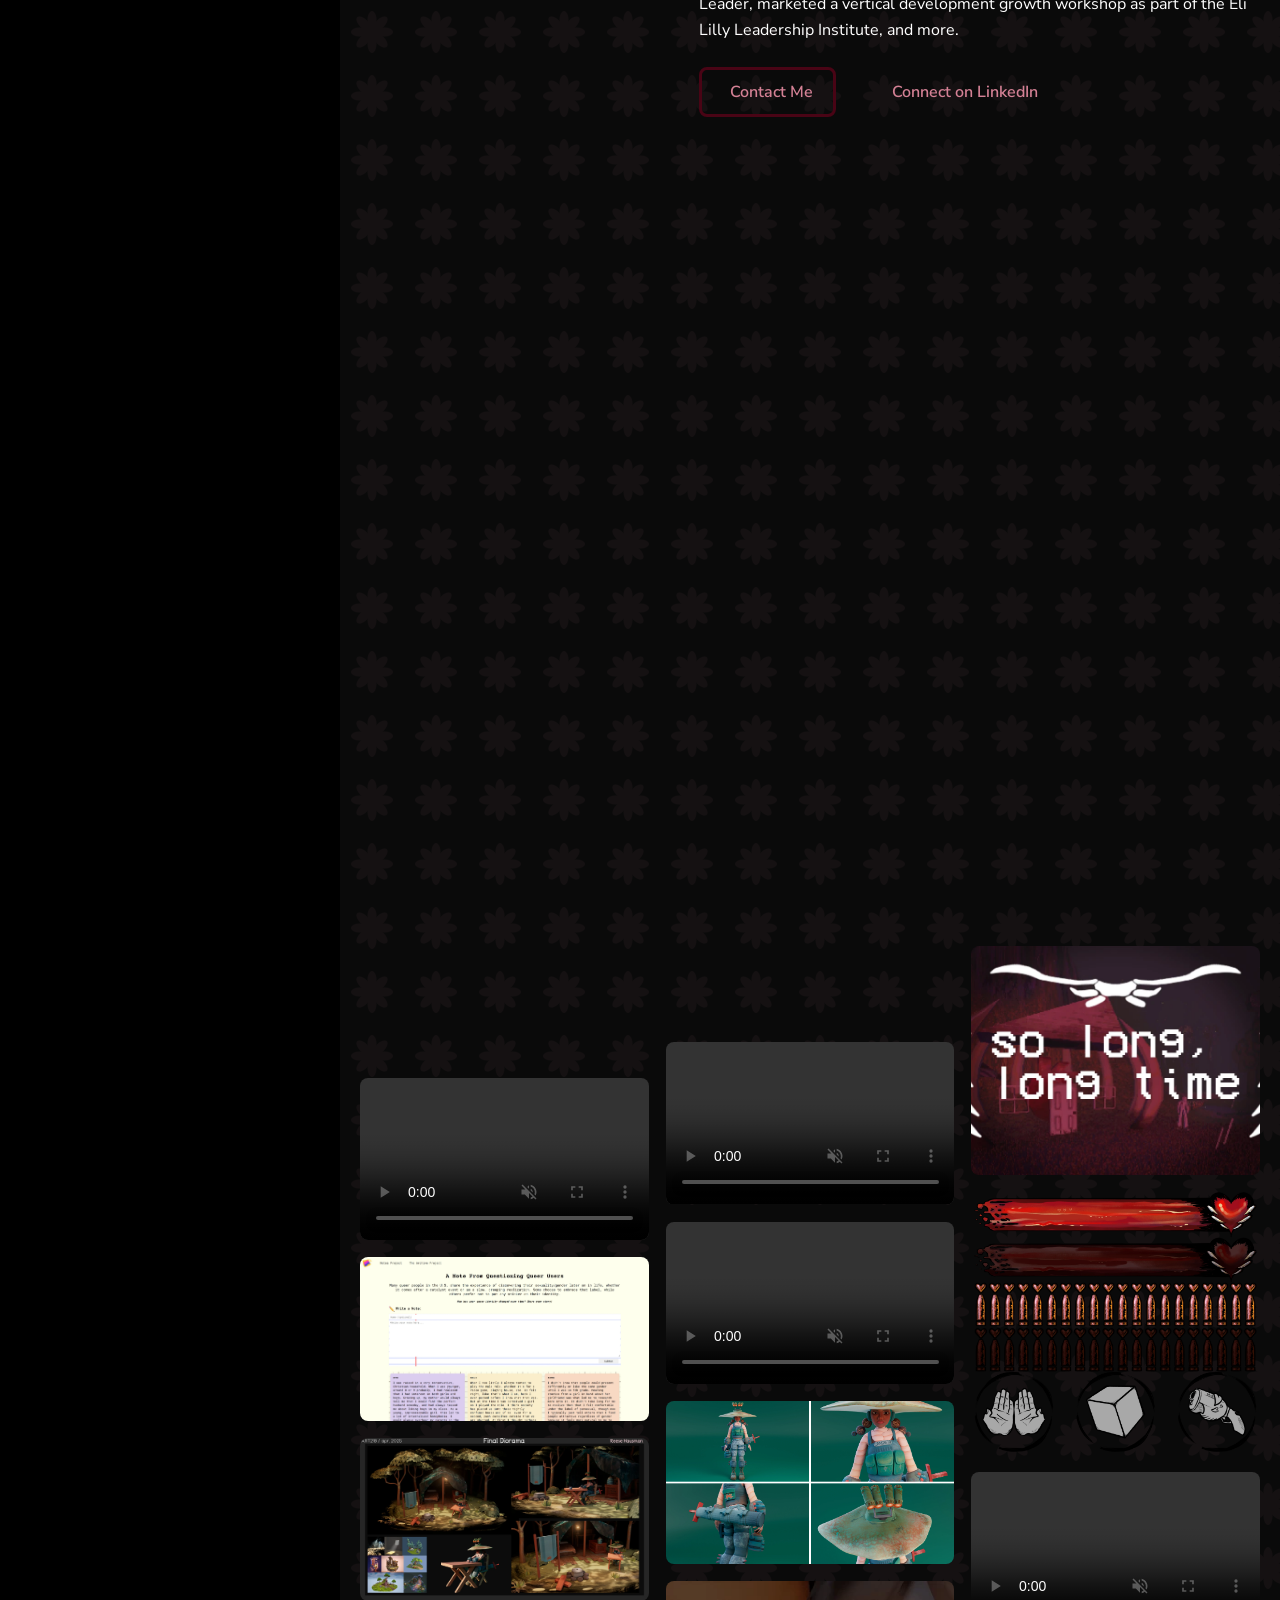
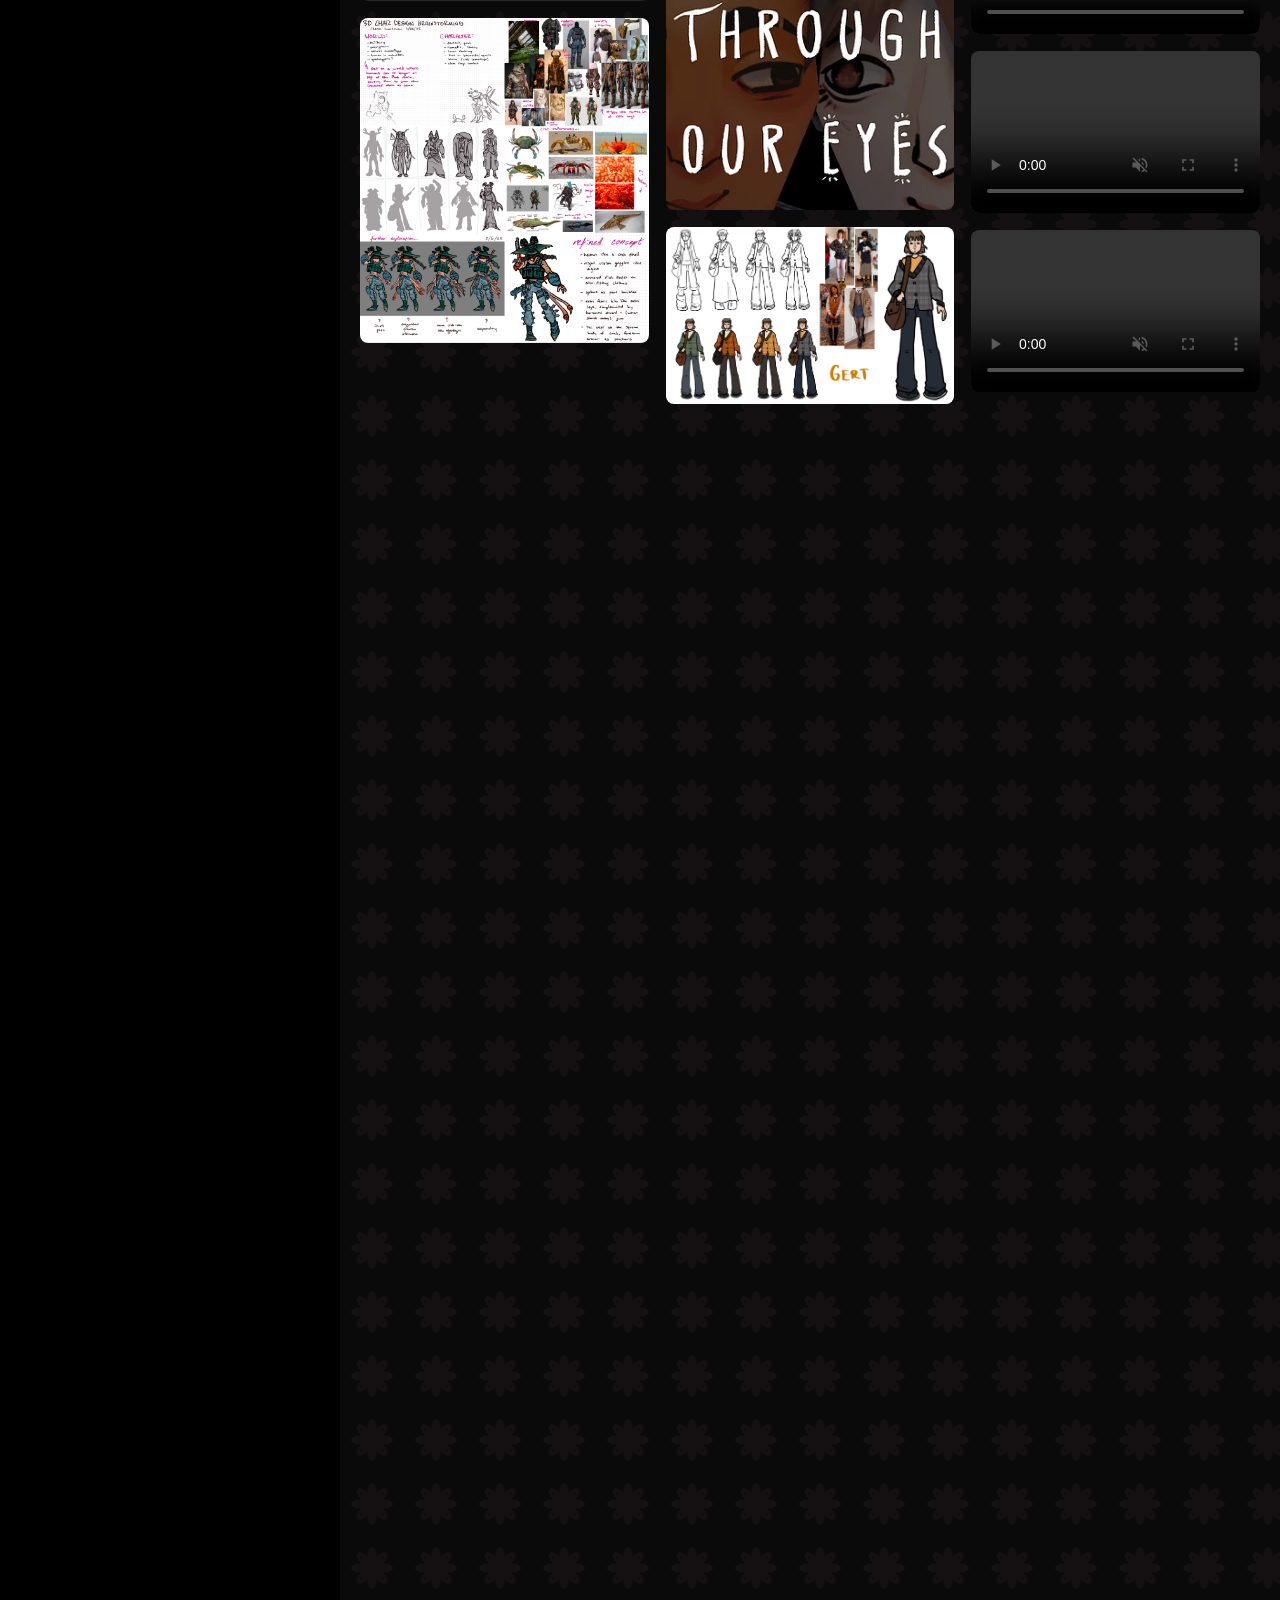
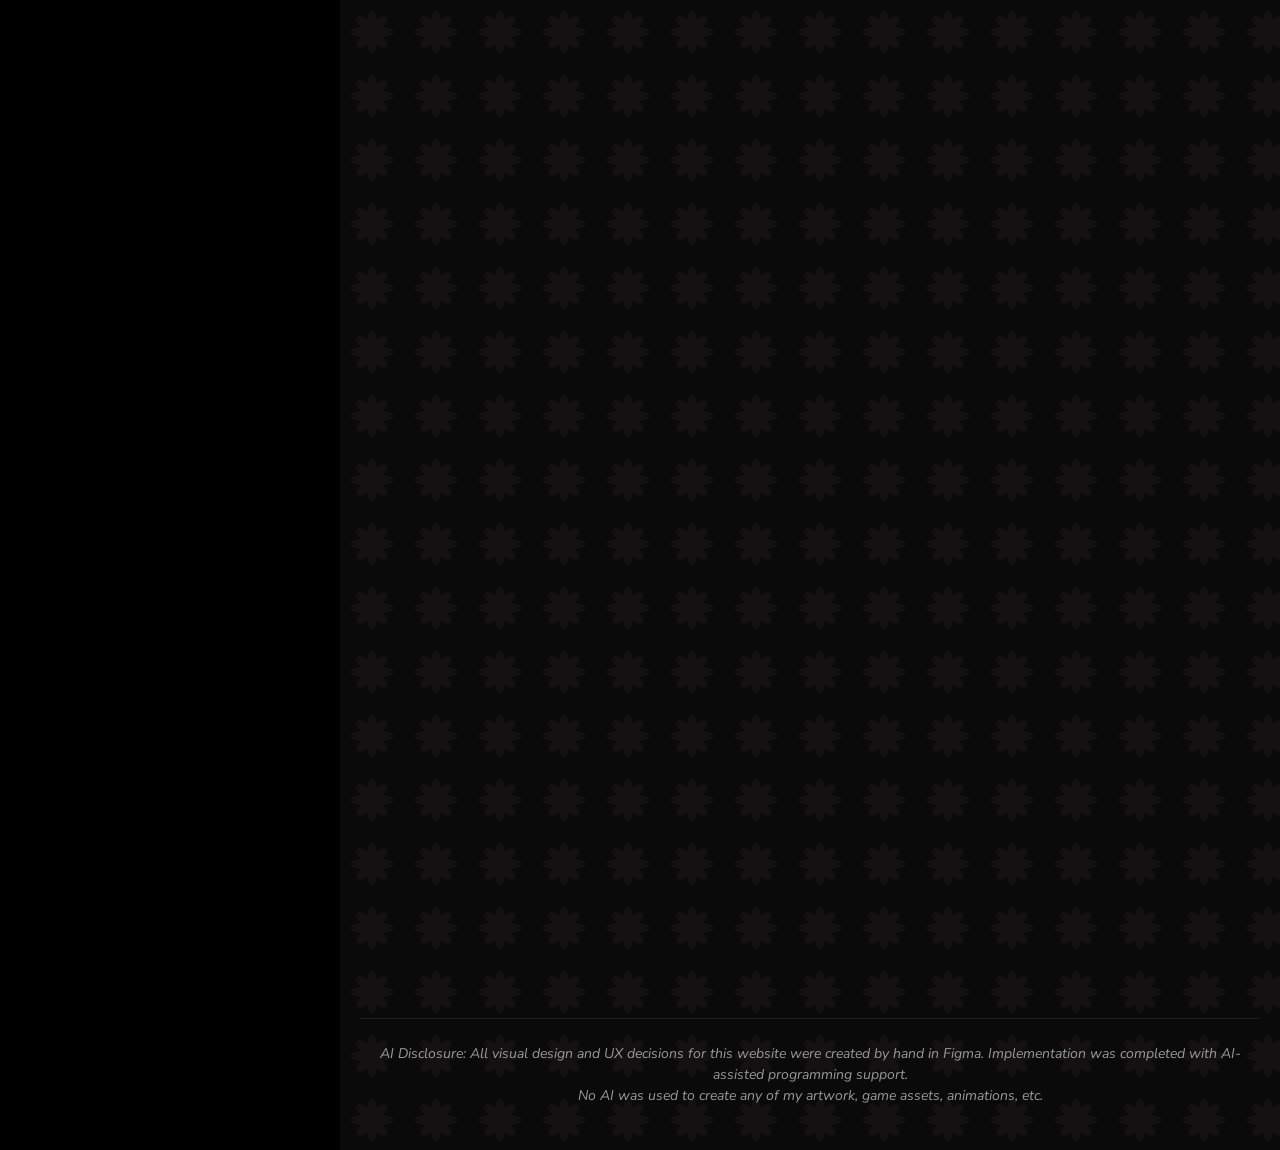
==== commit 6a2873b2: "Update index.html" ====
--- a/index.html
+++ b/index.html
@@ -124,7 +124,7 @@
     <footer class="site-footer">
     <h3>
         <em>
-        AI Disclosure: All visual design and UX decisions for this website were created by hand in Figma. Implementation was completed with AI-assisted programming support from Claude.
+        AI Disclosure: All visual design and UX decisions for this website were created by hand in Figma. Implementation was completed with AI-assisted programming support.
         <br>
         No AI was used to create any of my artwork, game assets, animations, etc.
         </em>
--- a/main.css
+++ b/main.css
@@ -1025,9 +1025,11 @@
   position: fixed;
   inset: 0;
   z-index: 1000;
-  display: block;
+  display: flex;
+  align-items: center;
   justify-content: center;
   opacity: 0;
+  pointer-events: none;
   transition: opacity 0.3s ease;
 }
 .lightbox.hidden {
@@ -1035,6 +1037,7 @@
 }
 .lightbox.open {
   opacity: 1;
+  pointer-events: auto;
 }
 .lightbox-overlay {
   position: absolute;
@@ -1051,7 +1054,6 @@
   justify-items: center;
   width: min-content;
   max-width: 90vw;
-  margin: 5vh auto;
 }
 
 .lightbox-close {
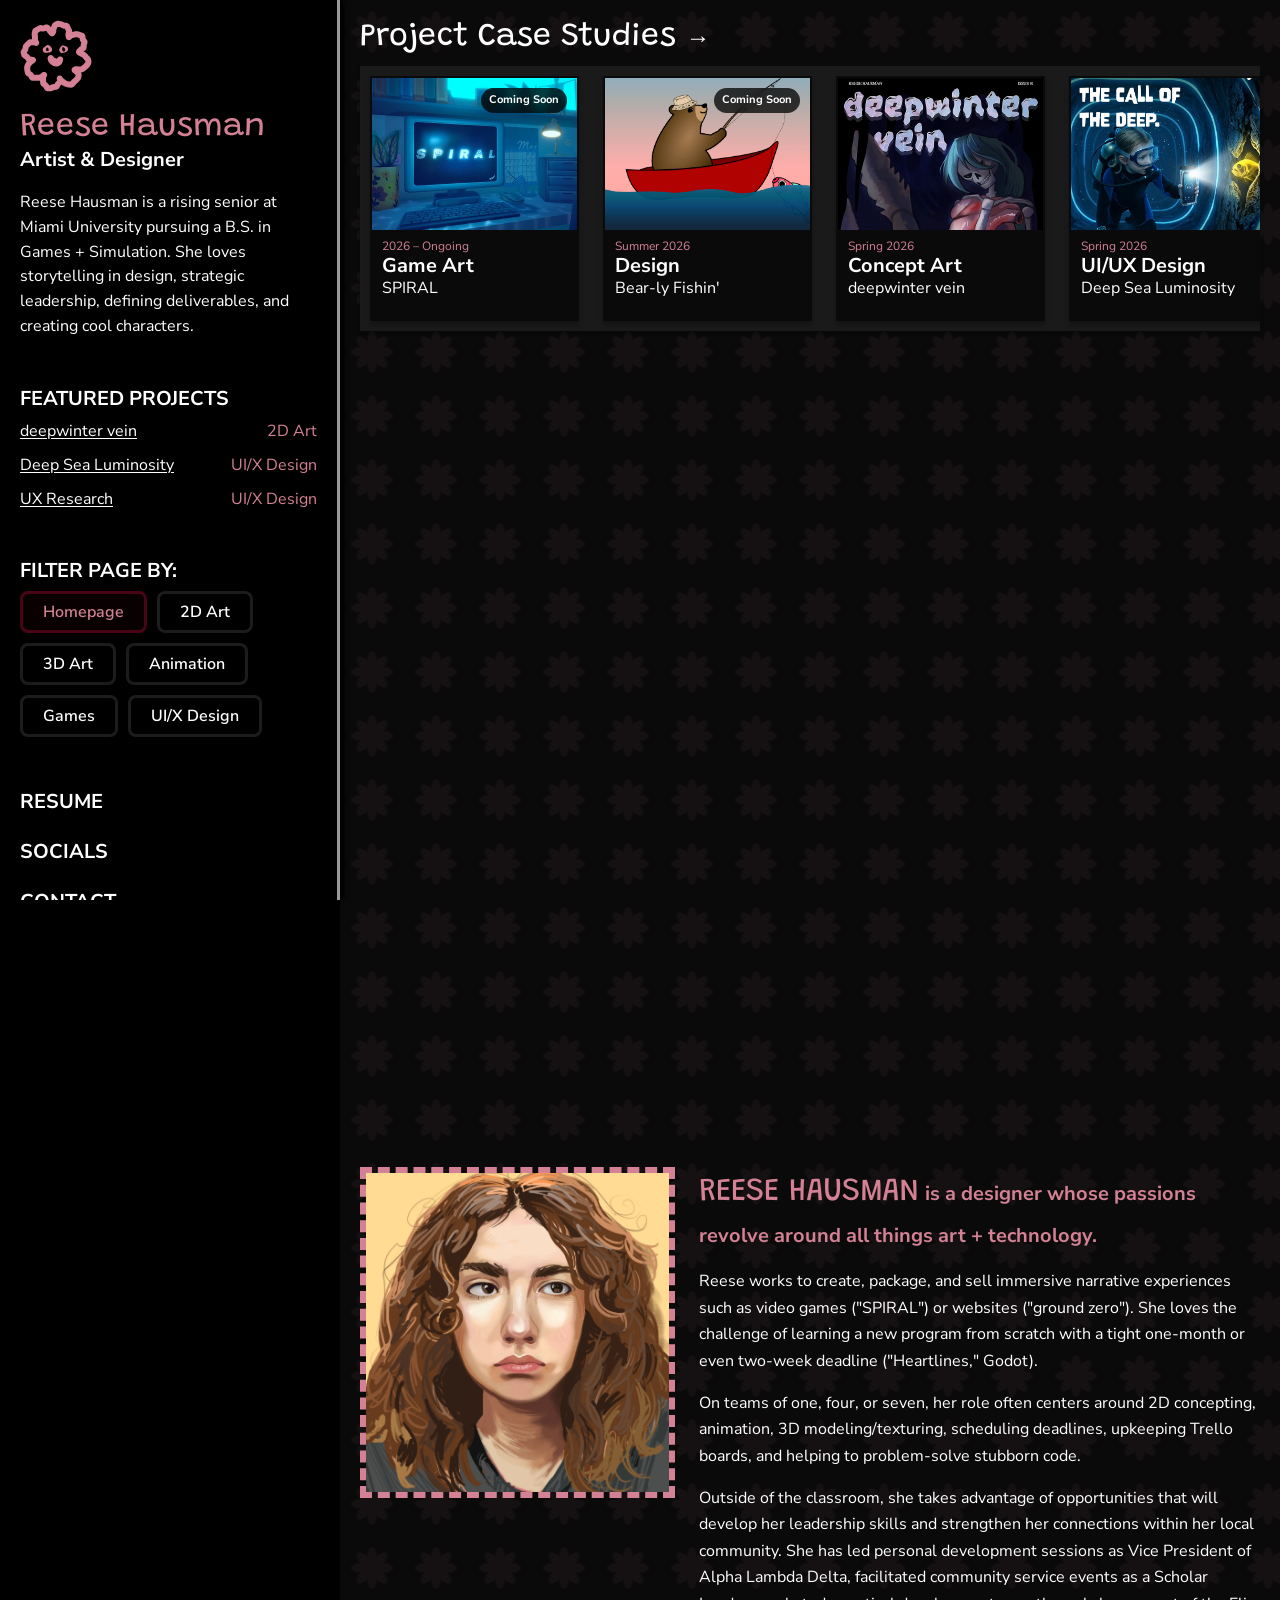
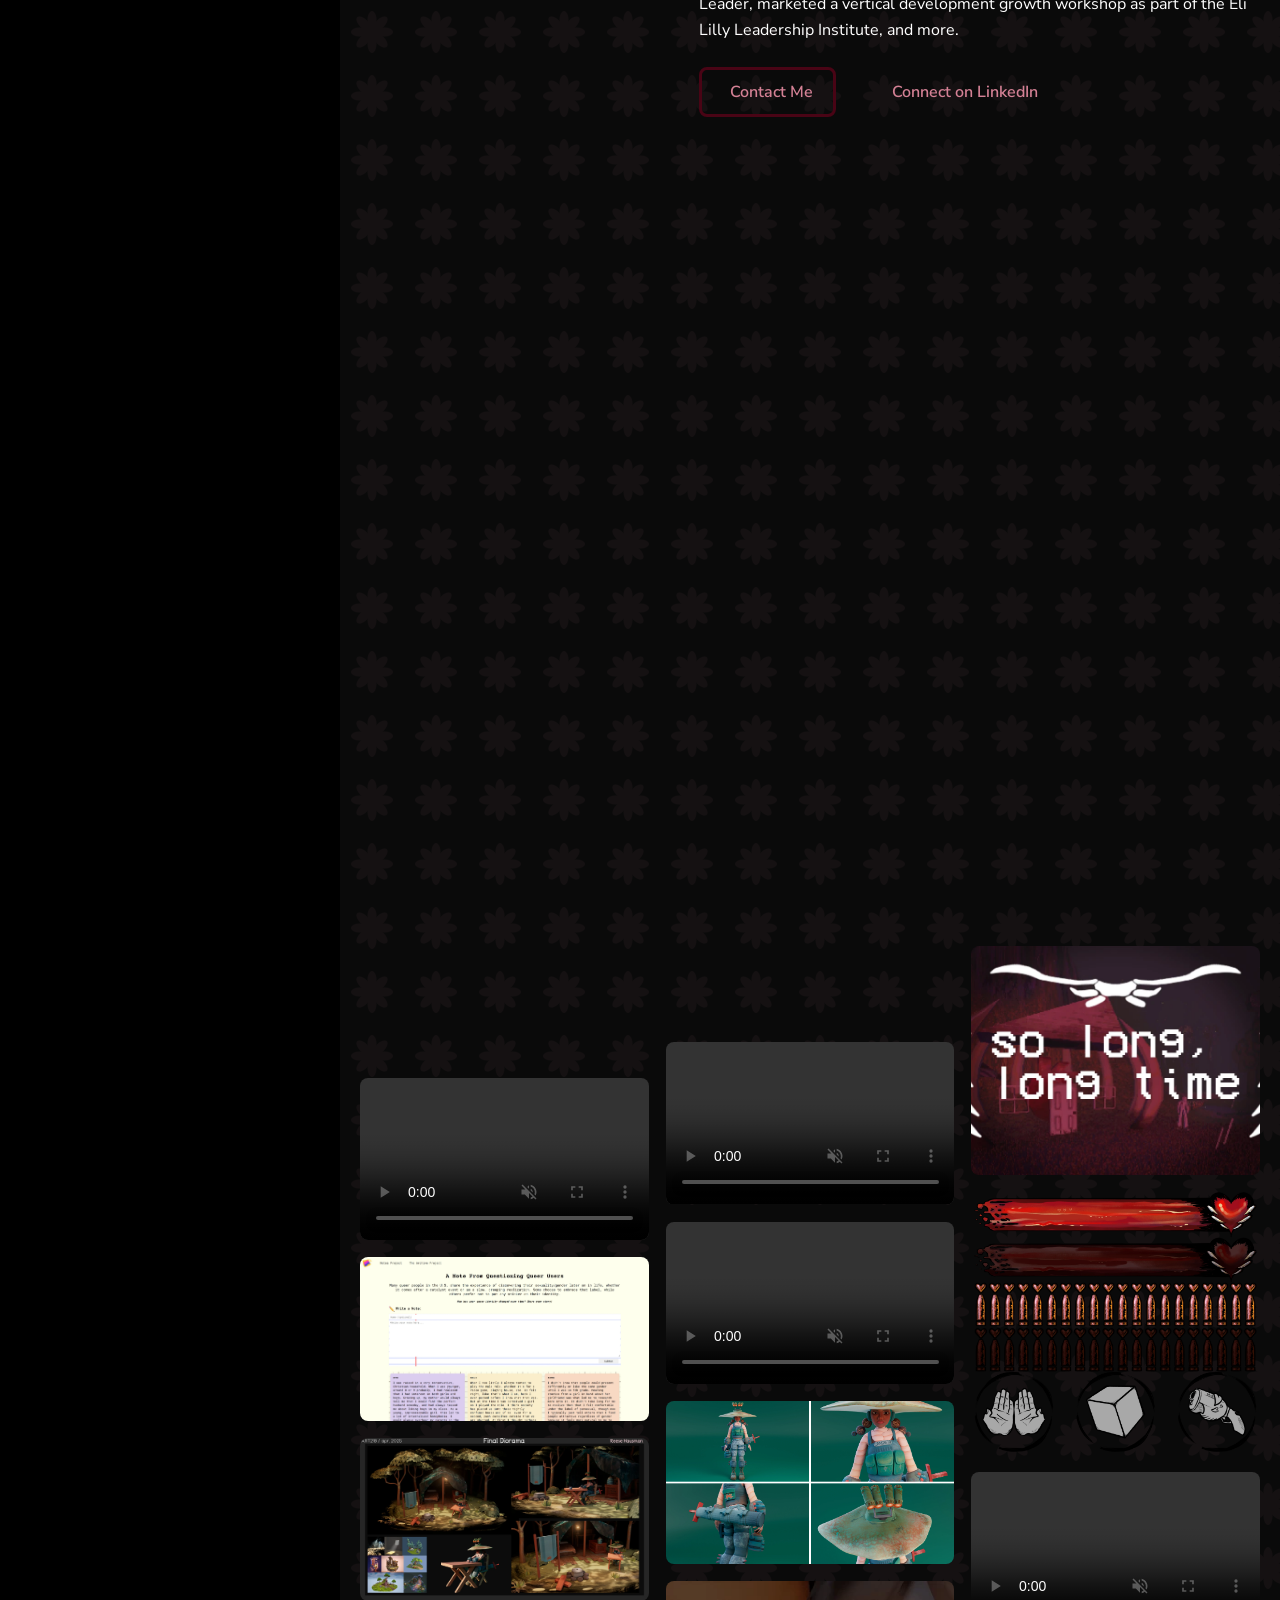
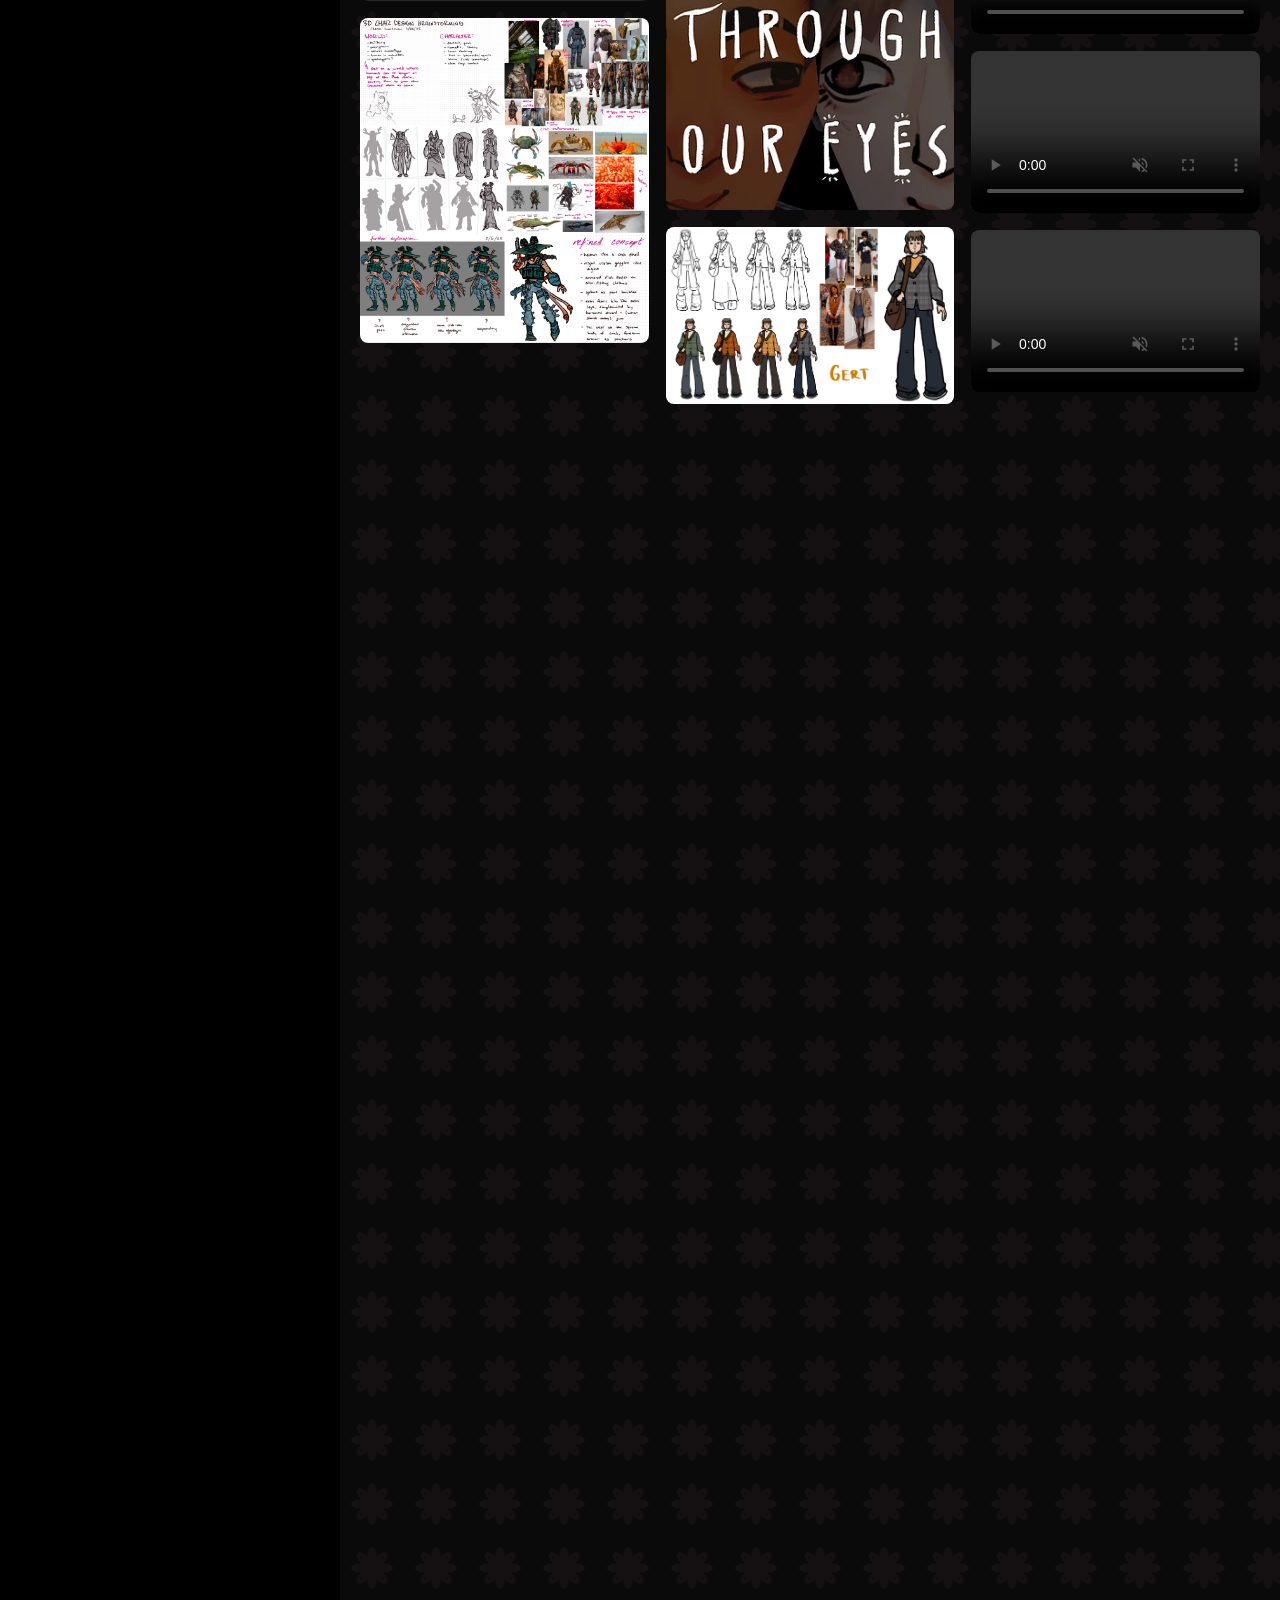
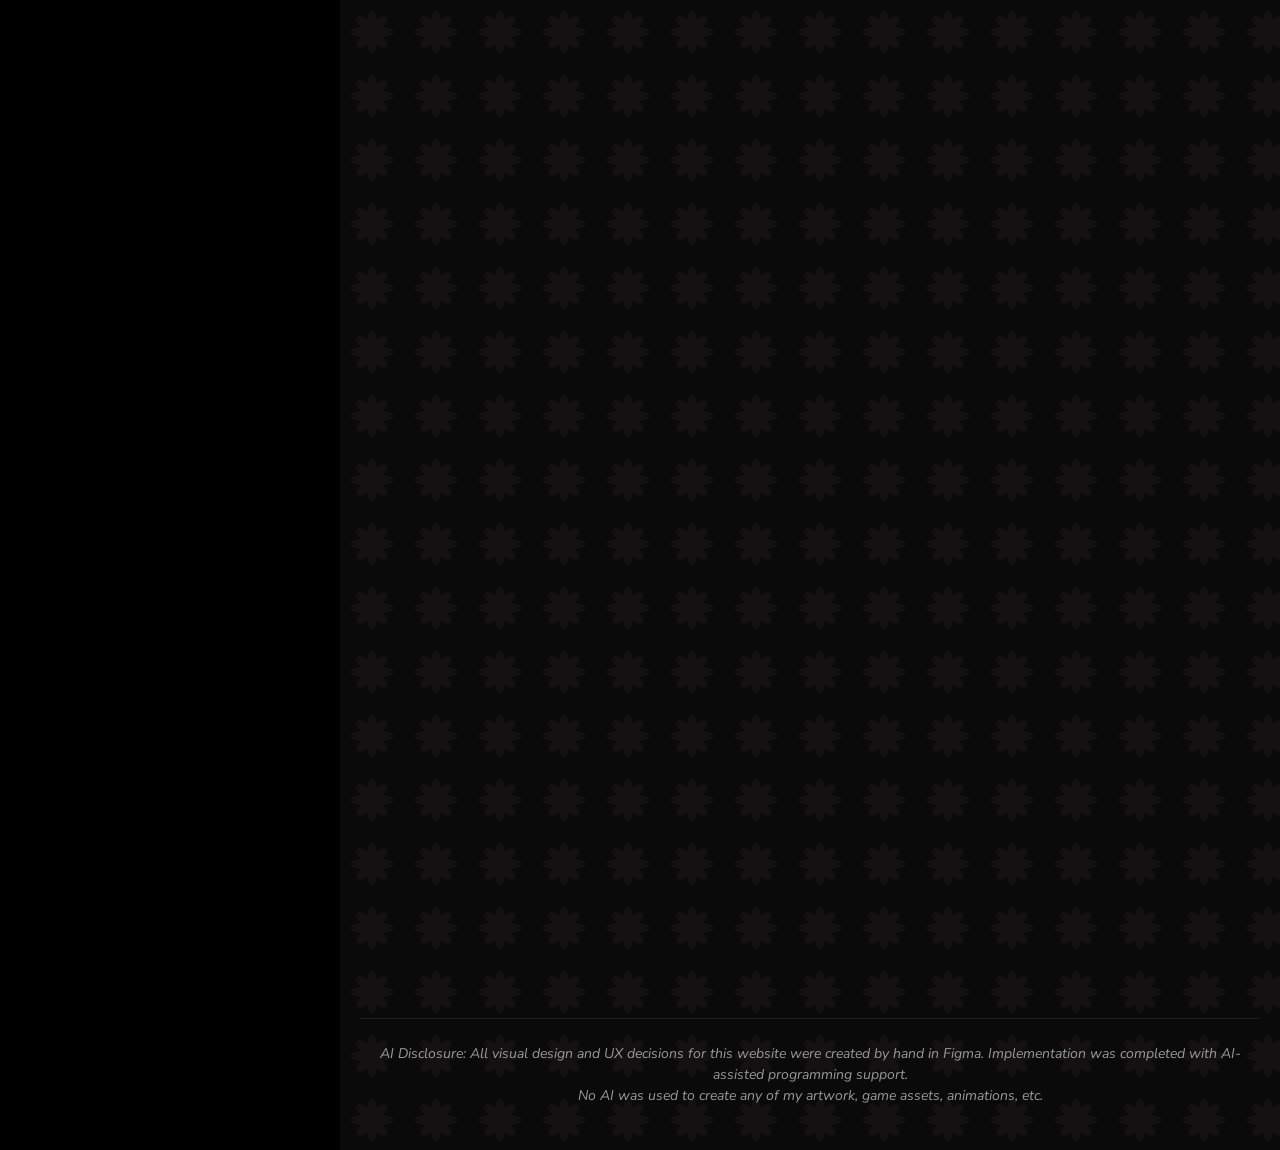
==== commit 43e1dece: "Update index.html" ====
--- a/index.html
+++ b/index.html
@@ -58,15 +58,15 @@
     <div class="sidebar-section" id="sidebar-featured">
       <p class="sidebar-label">FEATURED PROJECTS</p>
       <div class="featured-item">
-        <a href="#" class="featured-link">SPIRAL</a>
-        <span class="featured-cats">3D Art, Games</span>
-      </div>
-      <div class="featured-item">
-        <a href="#" class="featured-link">deepwinter vein</a>
+        <a href="deepwinterVein/" class="featured-link">deepwinter vein</a>
         <span class="featured-cats">2D Art</span>
       </div>
       <div class="featured-item">
-        <a href="deepSeaLuminosity/index.html" class="featured-link">Deep Sea Luminosity</a>
+        <a href="deepSeaLuminosity/" class="featured-link">Deep Sea Luminosity</a>
+        <span class="featured-cats">UI/X Design</span>
+      </div>
+      <div class="featured-item">
+        <a href="uxResearch/" class="featured-link">UX Research</a>
         <span class="featured-cats">UI/X Design</span>
       </div>
     </div>
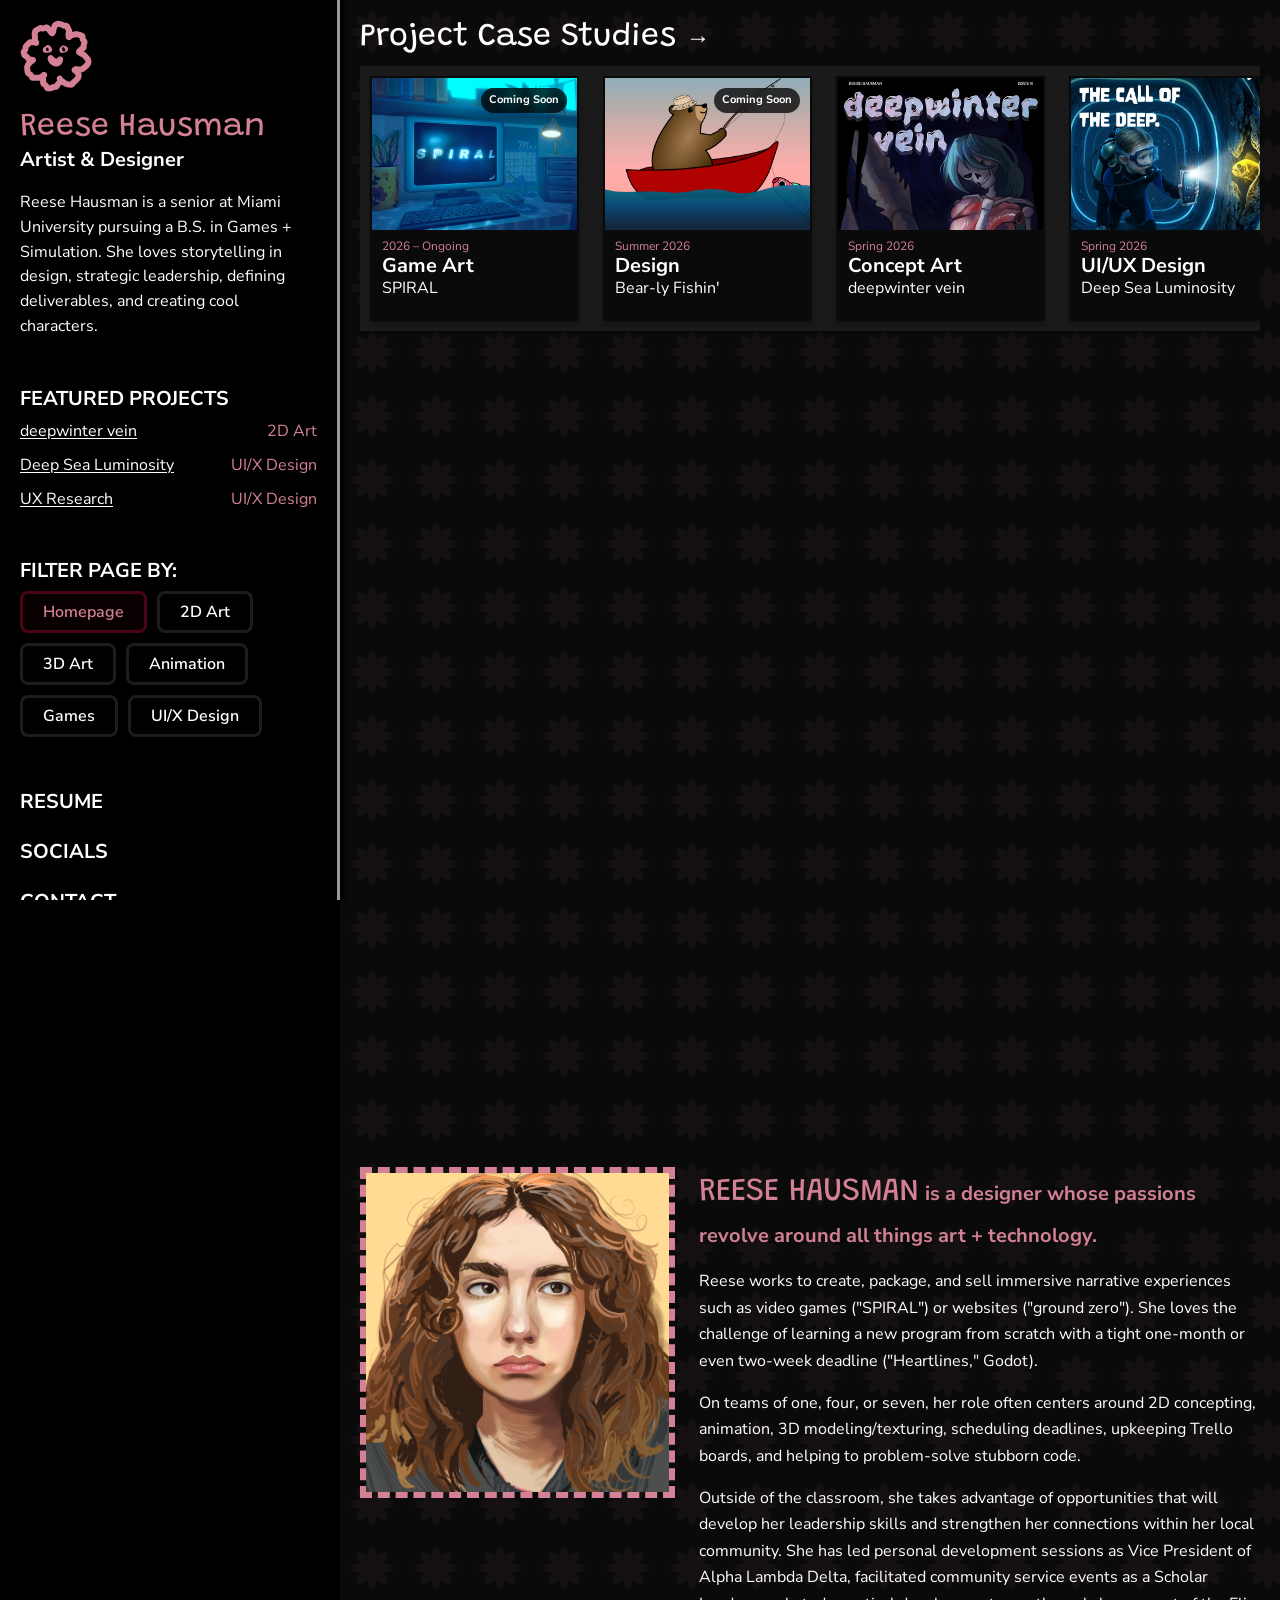
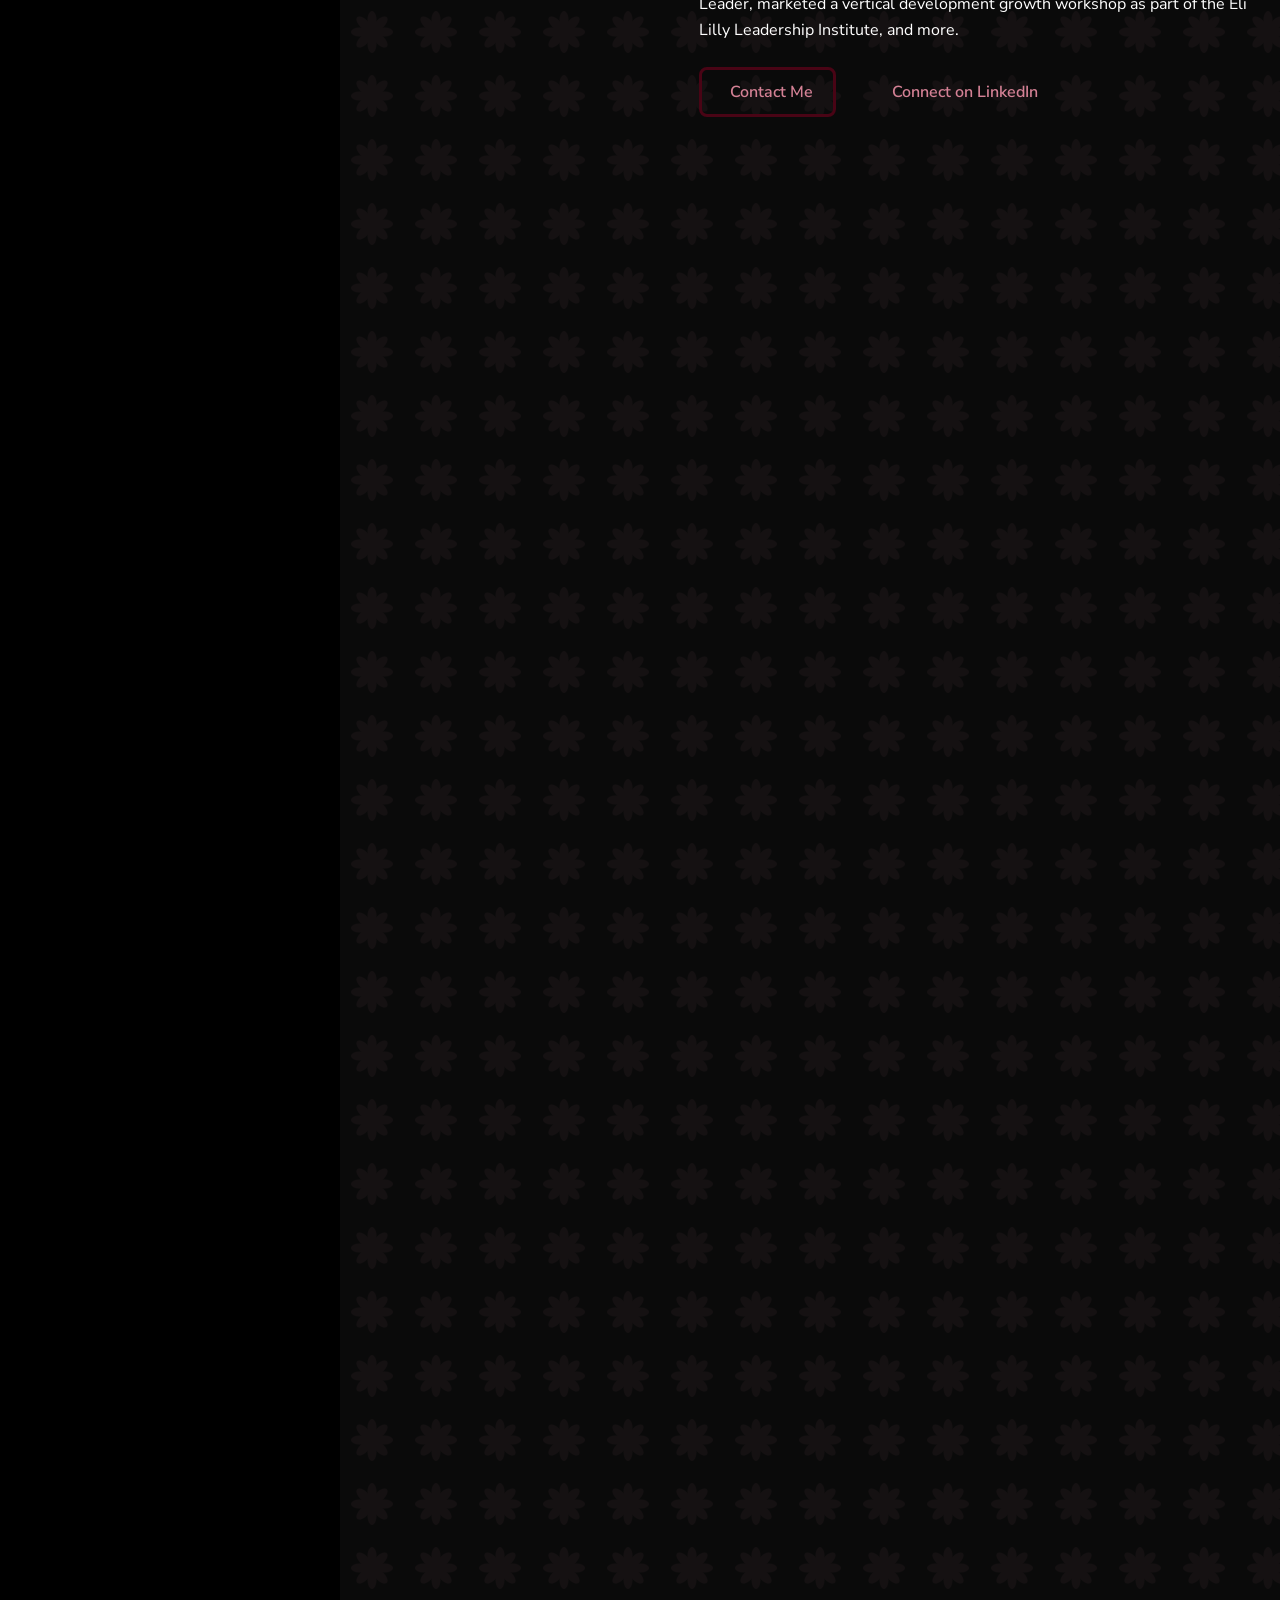
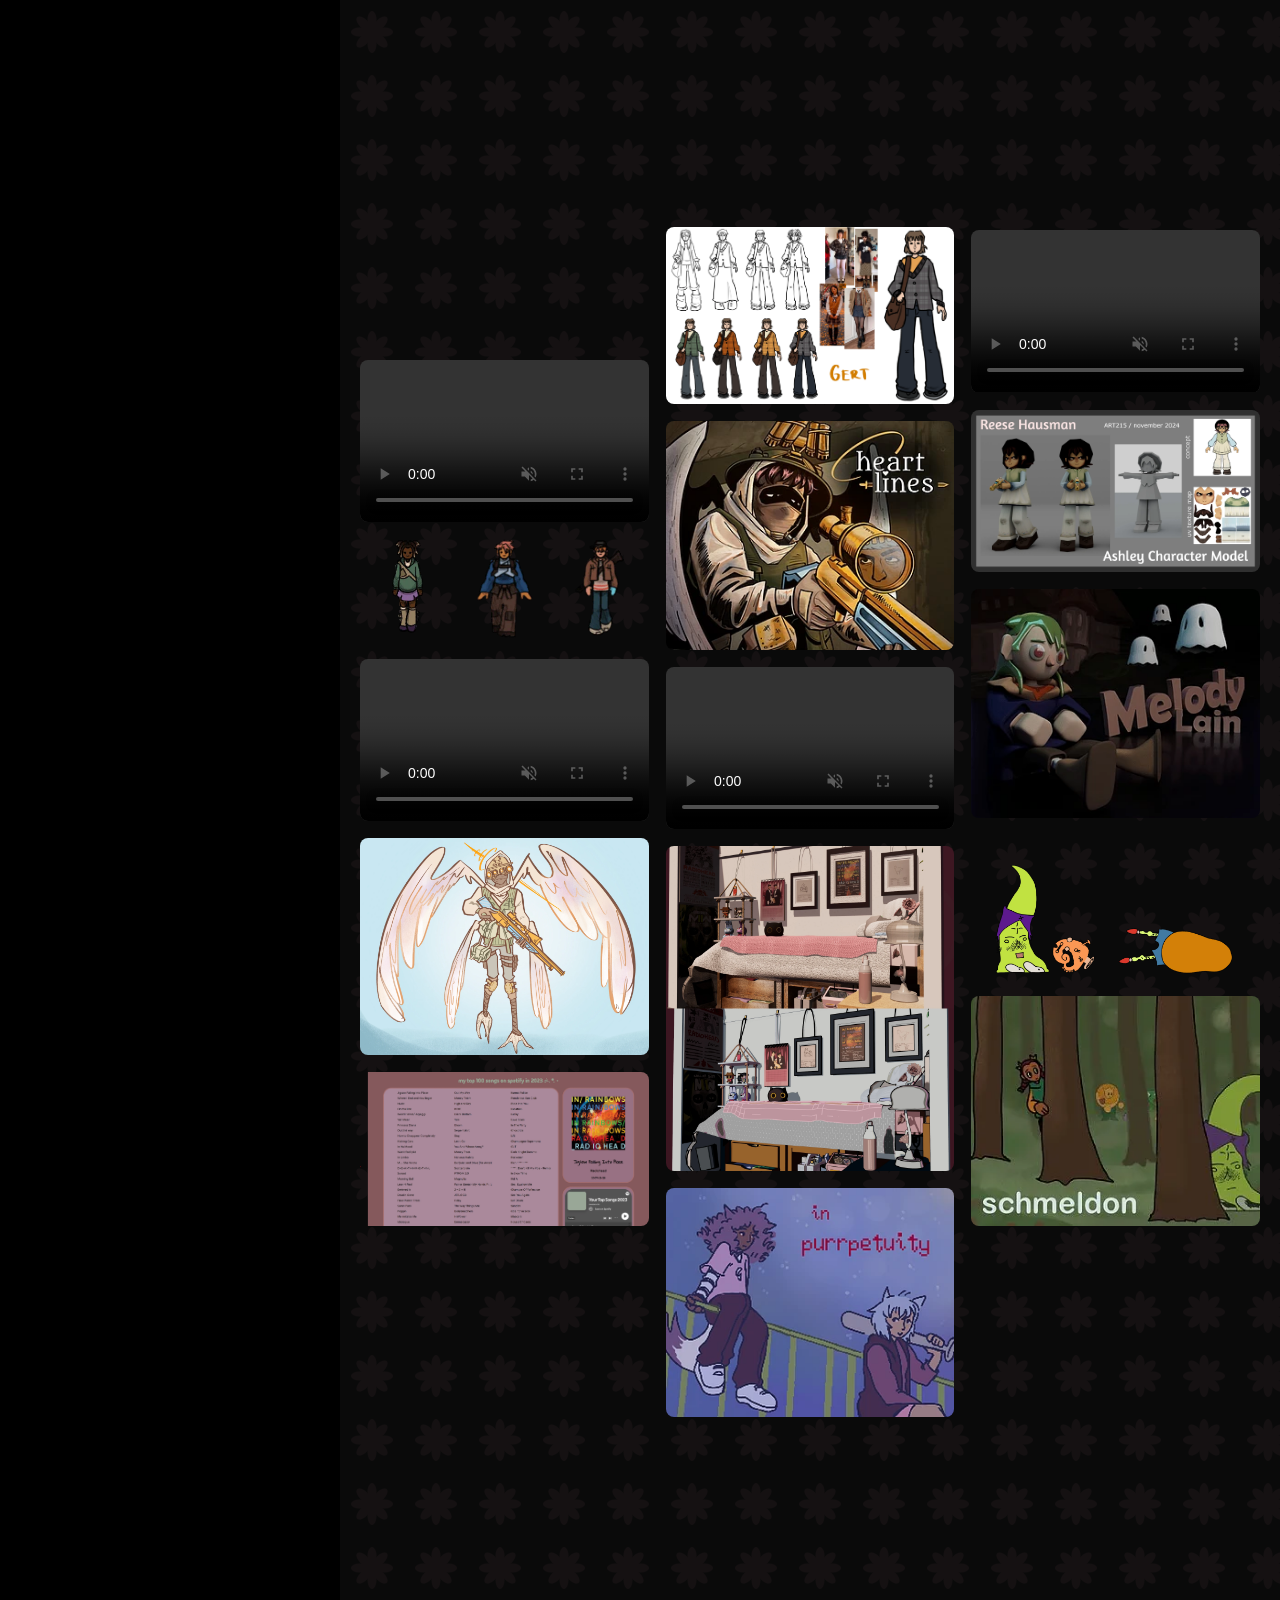
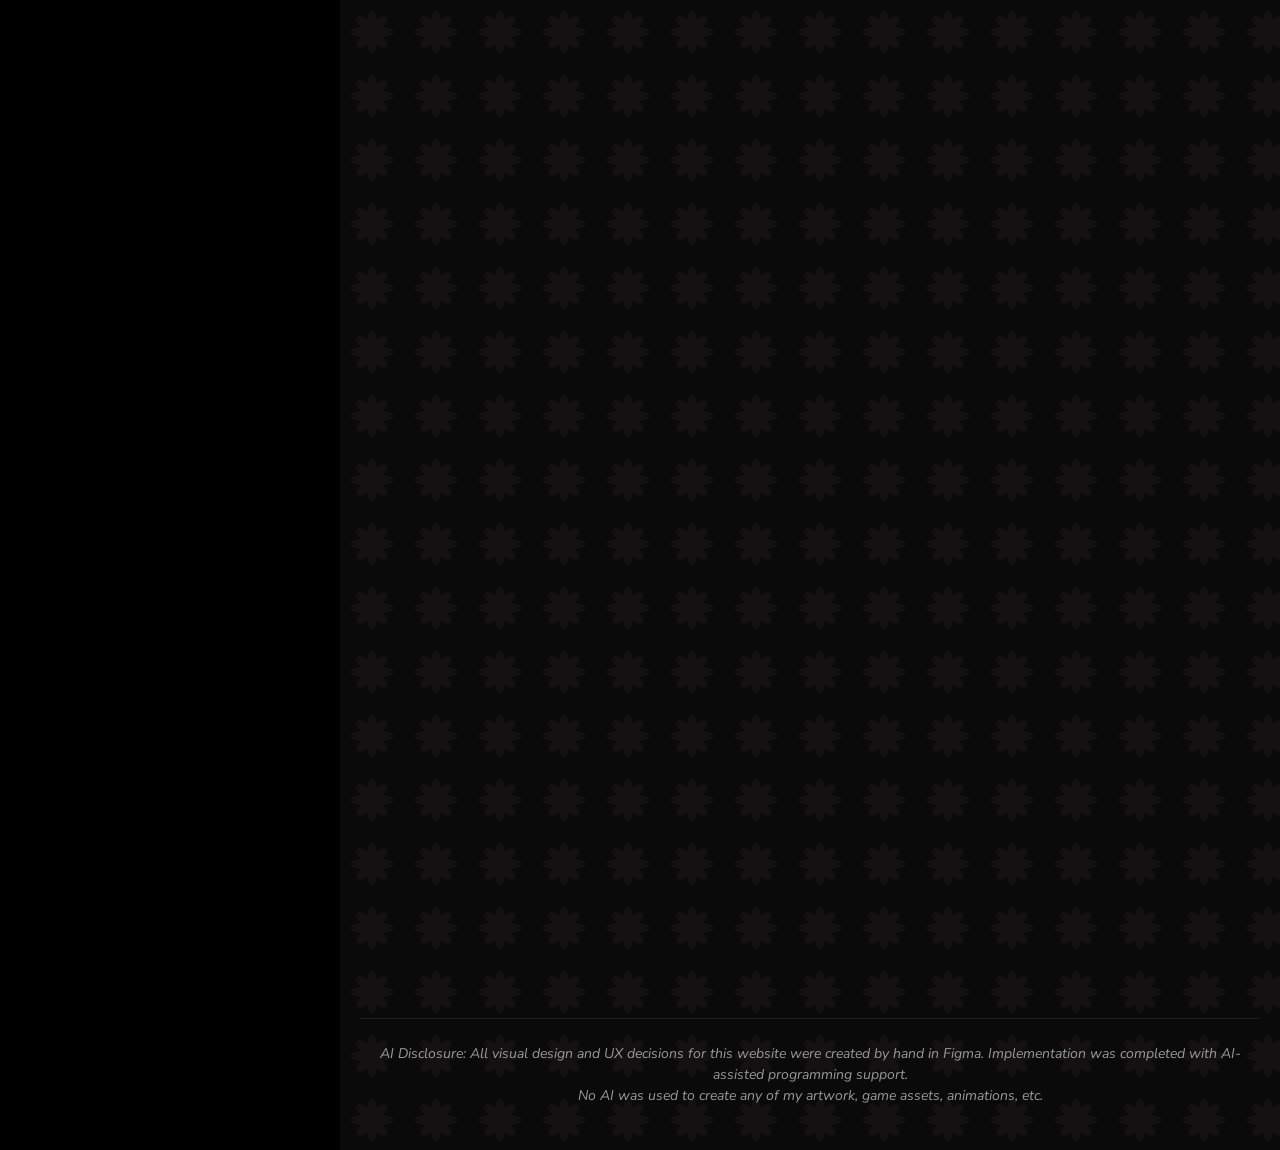
==== commit 5972b694: "Update index.html" ====
--- a/index.html
+++ b/index.html
@@ -51,7 +51,7 @@
         <h1 class="sidebar-name">Reese Hausman</h1>
         <p class="sidebar-role">Artist &amp; Designer</p>
       </div>
-      <p class="sidebar-bio">Reese Hausman is a rising senior at Miami University pursuing a B.S. in Games + Simulation. She loves storytelling in design, strategic leadership, defining deliverables, and creating cool characters.</p>
+      <p class="sidebar-bio">Reese Hausman is a senior at Miami University pursuing a B.S. in Games + Simulation. She loves storytelling in design, strategic leadership, defining deliverables, and creating cool characters.</p>
     </div>
 
     <!-- Featured Projects -->
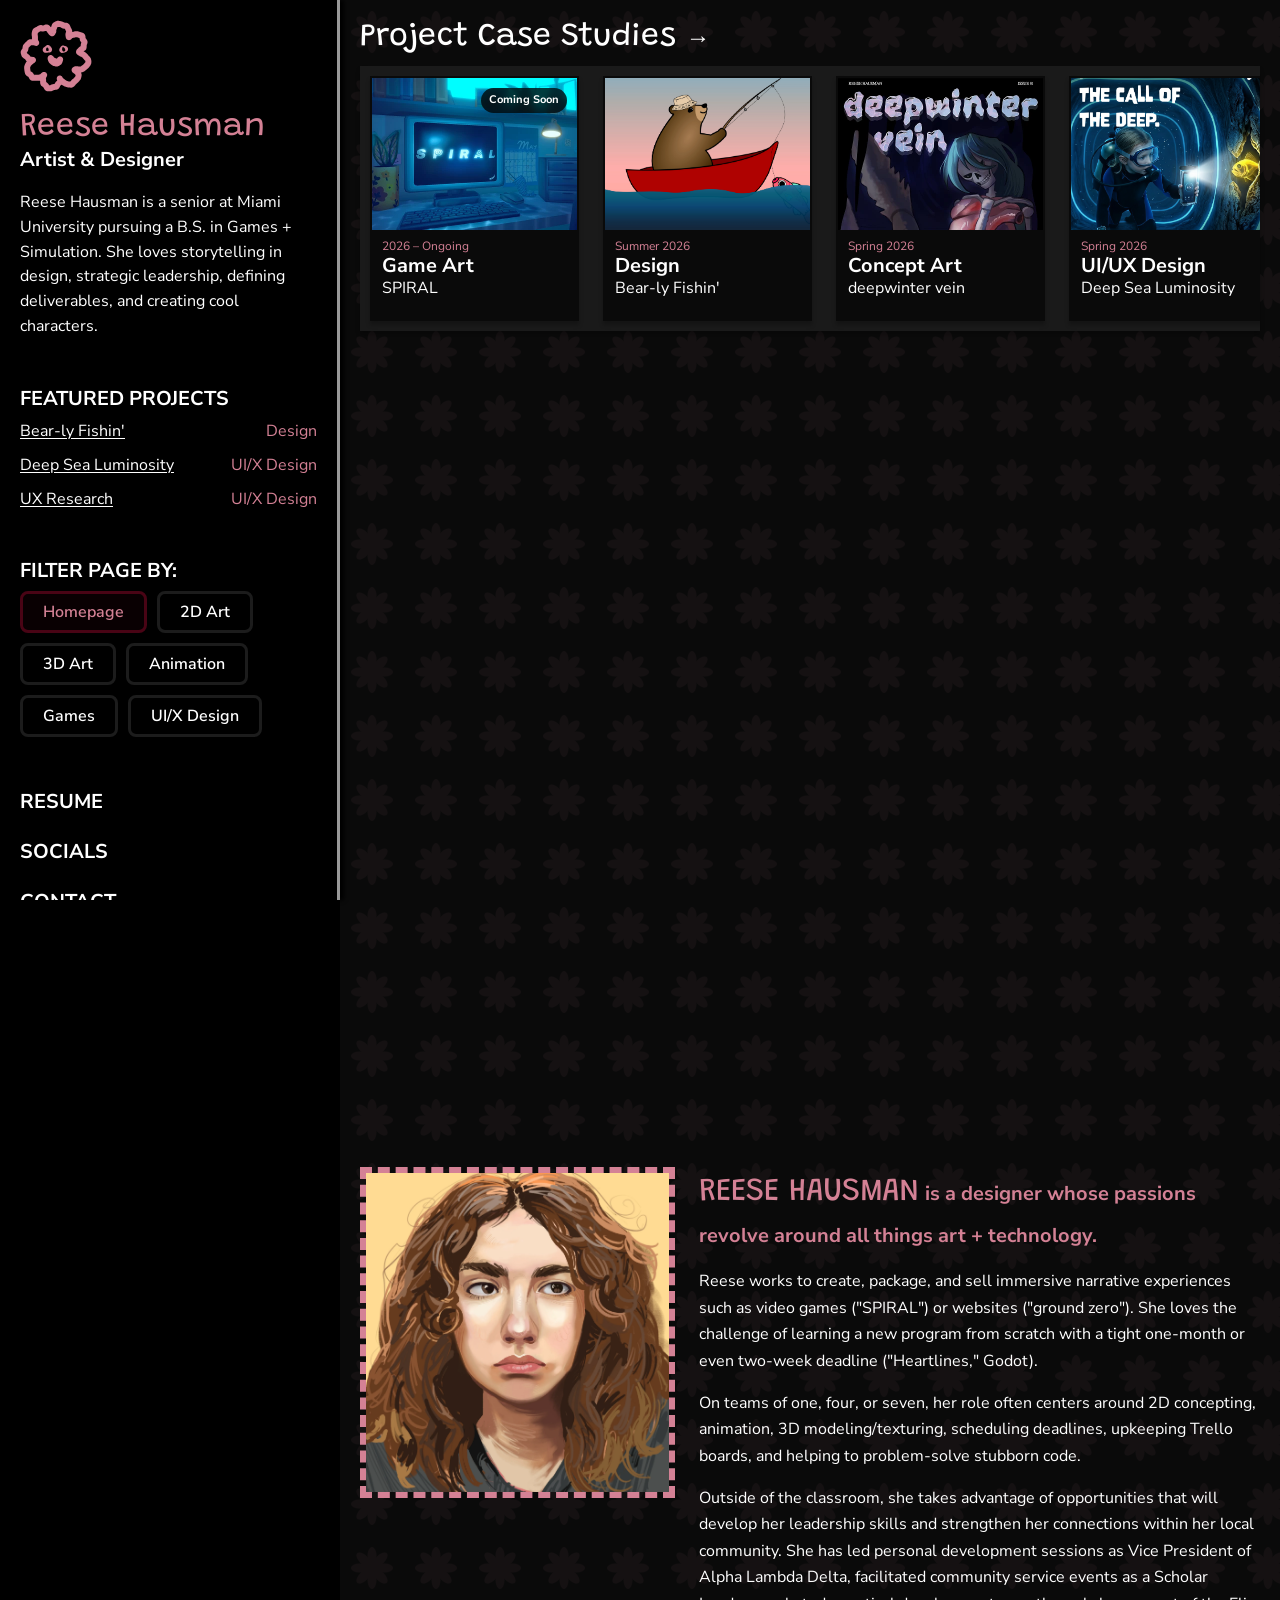
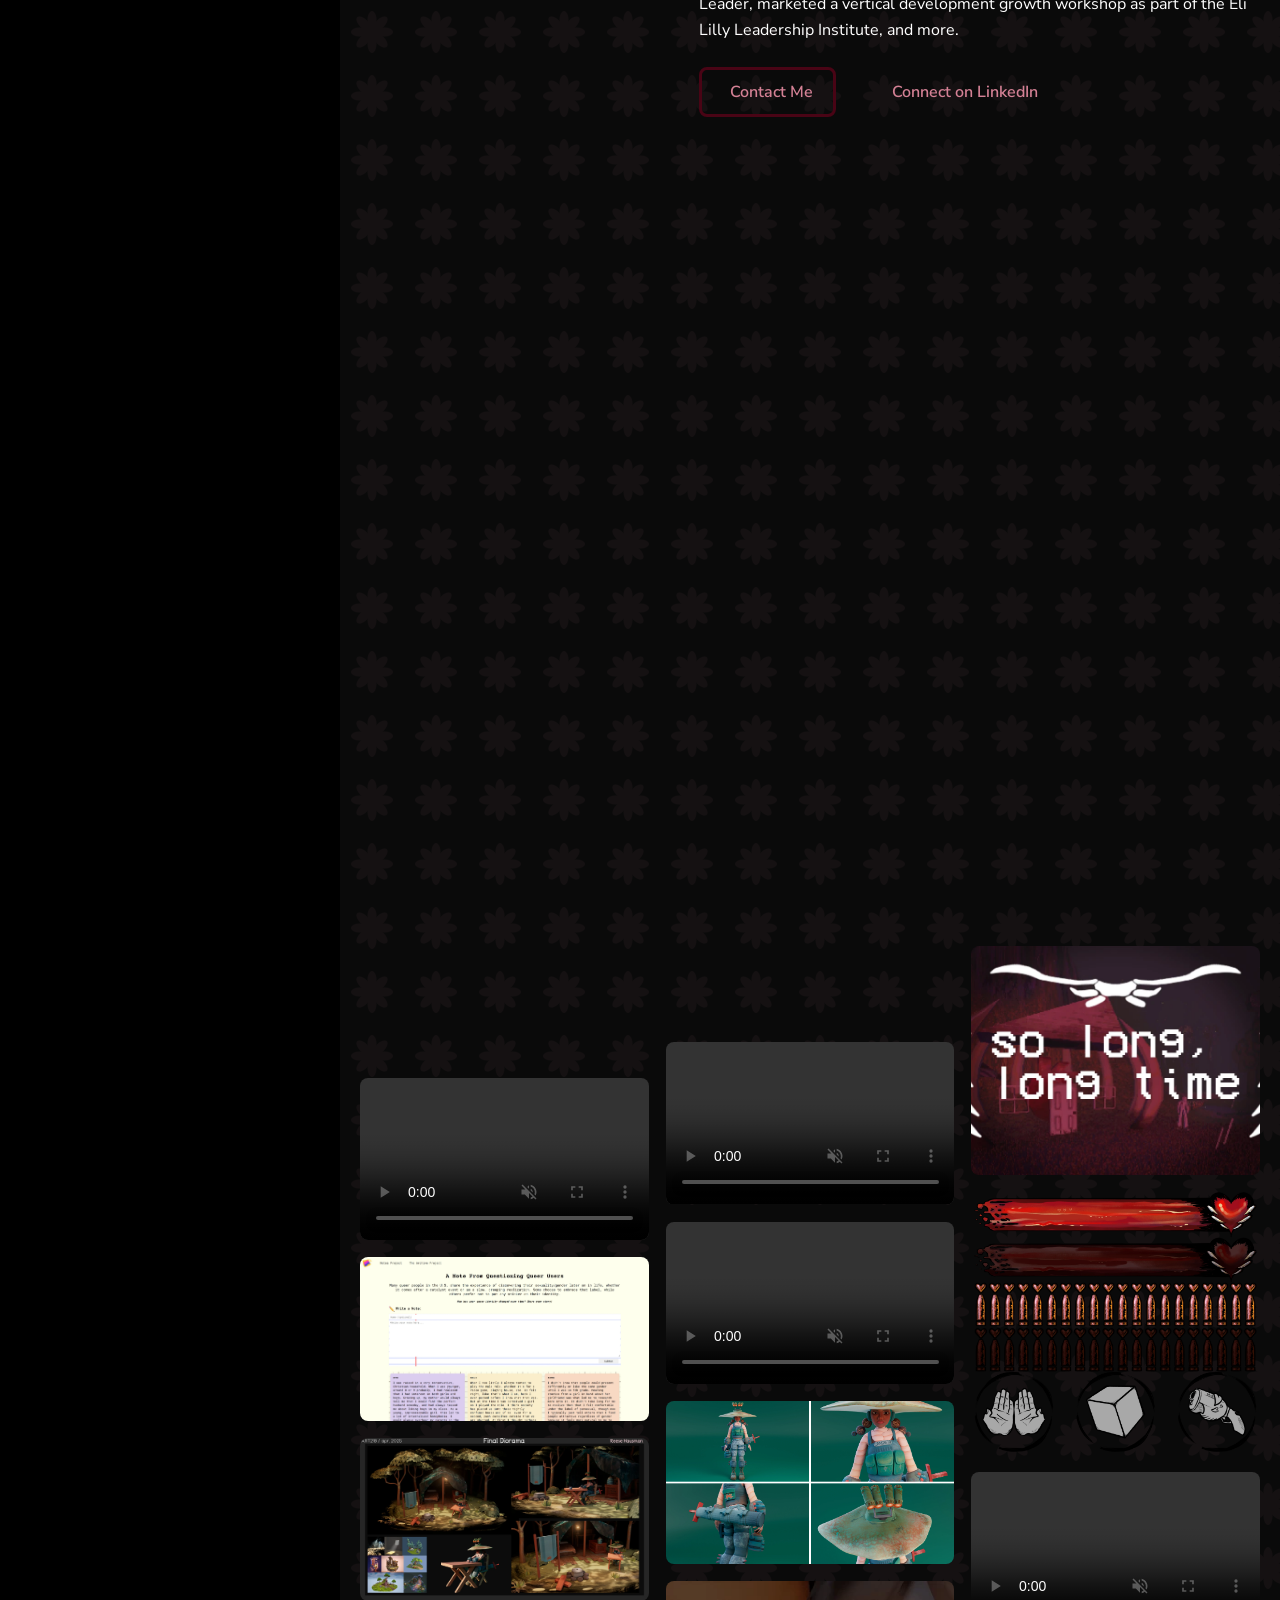
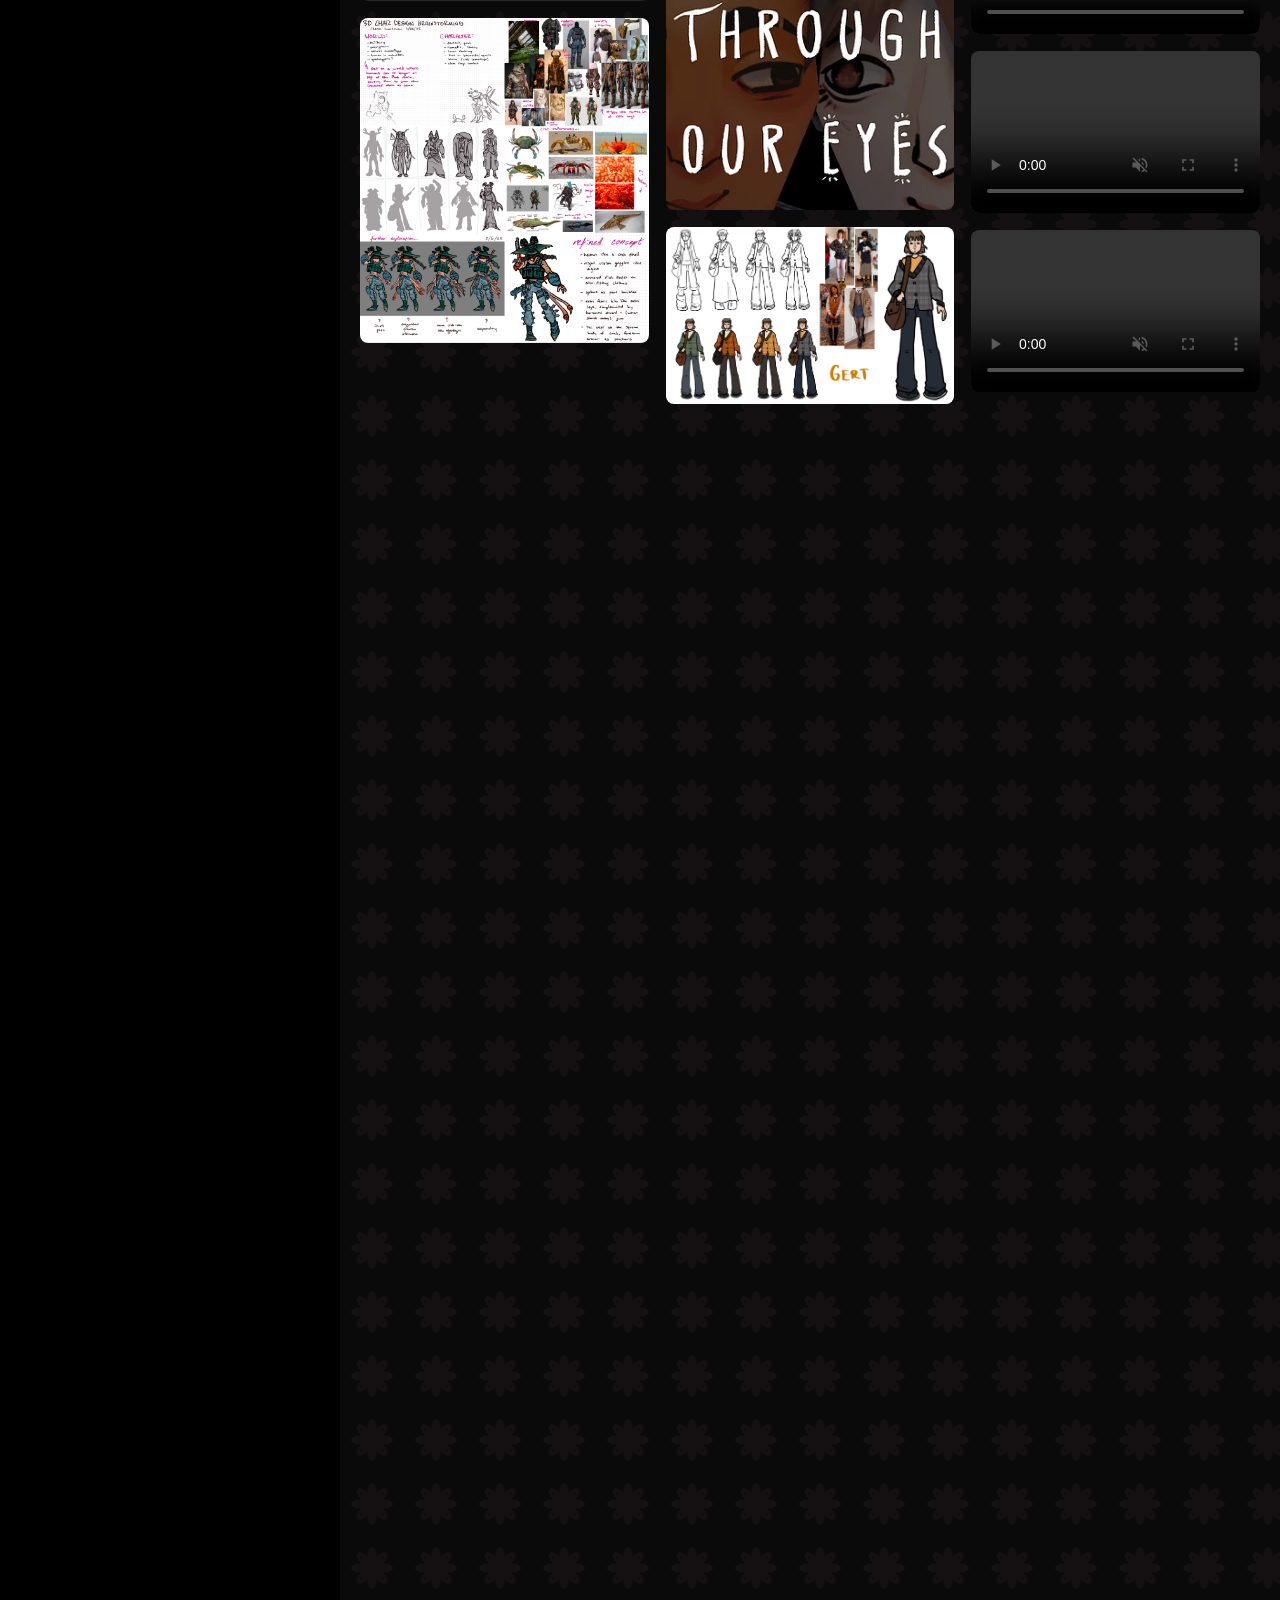
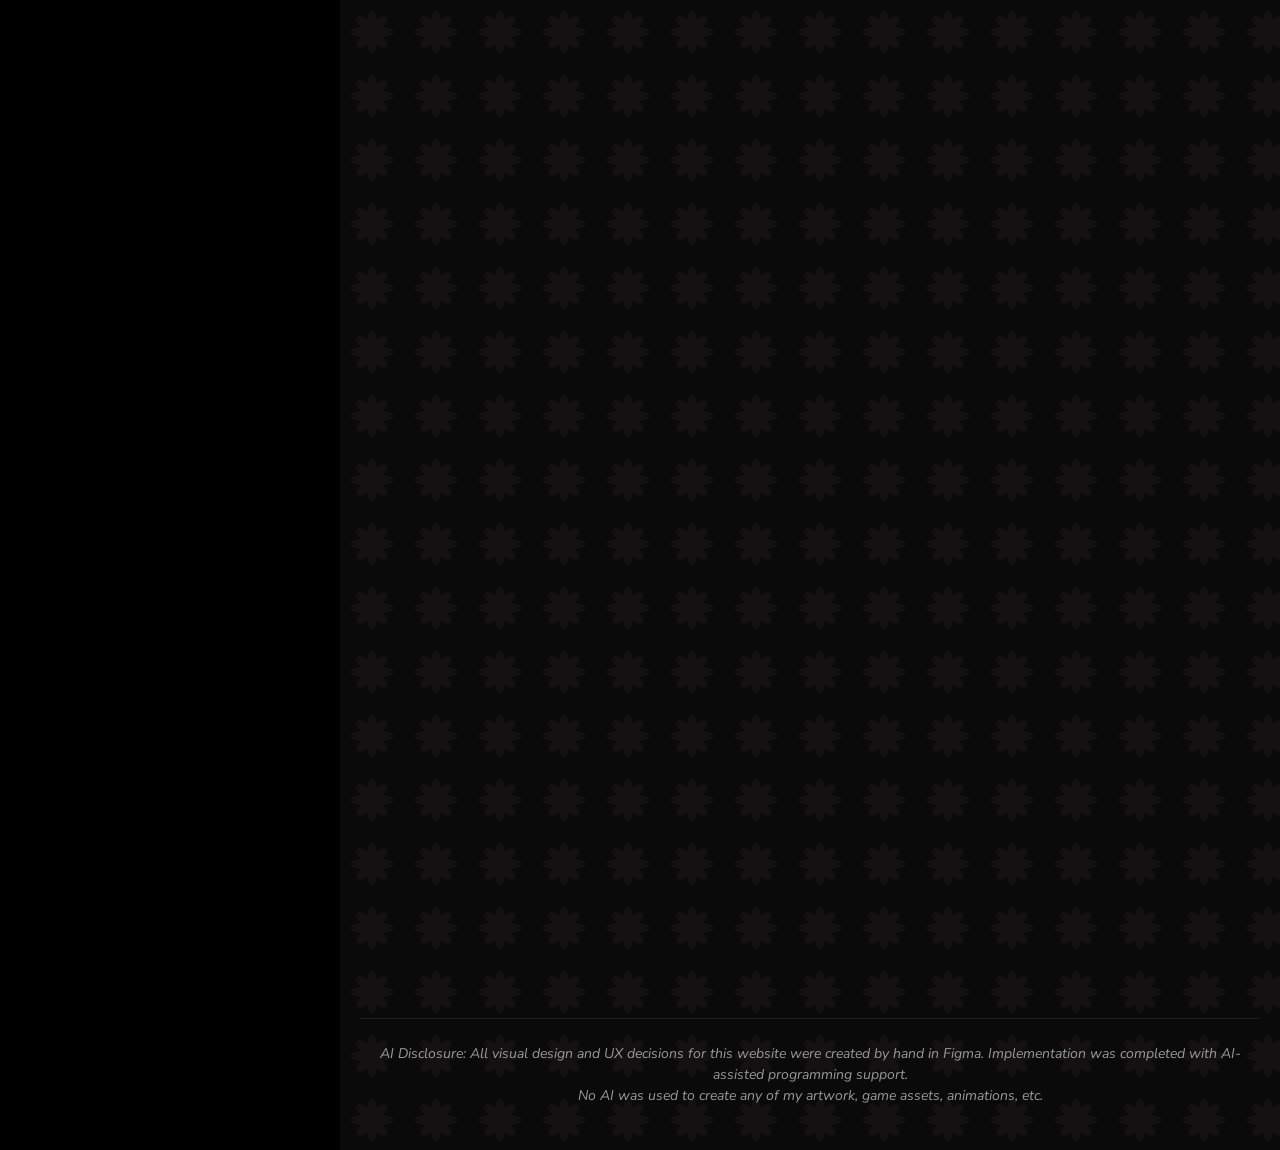
==== commit e1f7df2f: "bearly fishin" ====
--- a/index.html
+++ b/index.html
@@ -58,8 +58,8 @@
     <div class="sidebar-section" id="sidebar-featured">
       <p class="sidebar-label">FEATURED PROJECTS</p>
       <div class="featured-item">
-        <a href="deepwinterVein/" class="featured-link">deepwinter vein</a>
-        <span class="featured-cats">2D Art</span>
+        <a href="bearlyFishing/" class="featured-link">Bear-ly Fishin'</a>
+        <span class="featured-cats">Design</span>
       </div>
       <div class="featured-item">
         <a href="deepSeaLuminosity/" class="featured-link">Deep Sea Luminosity</a>
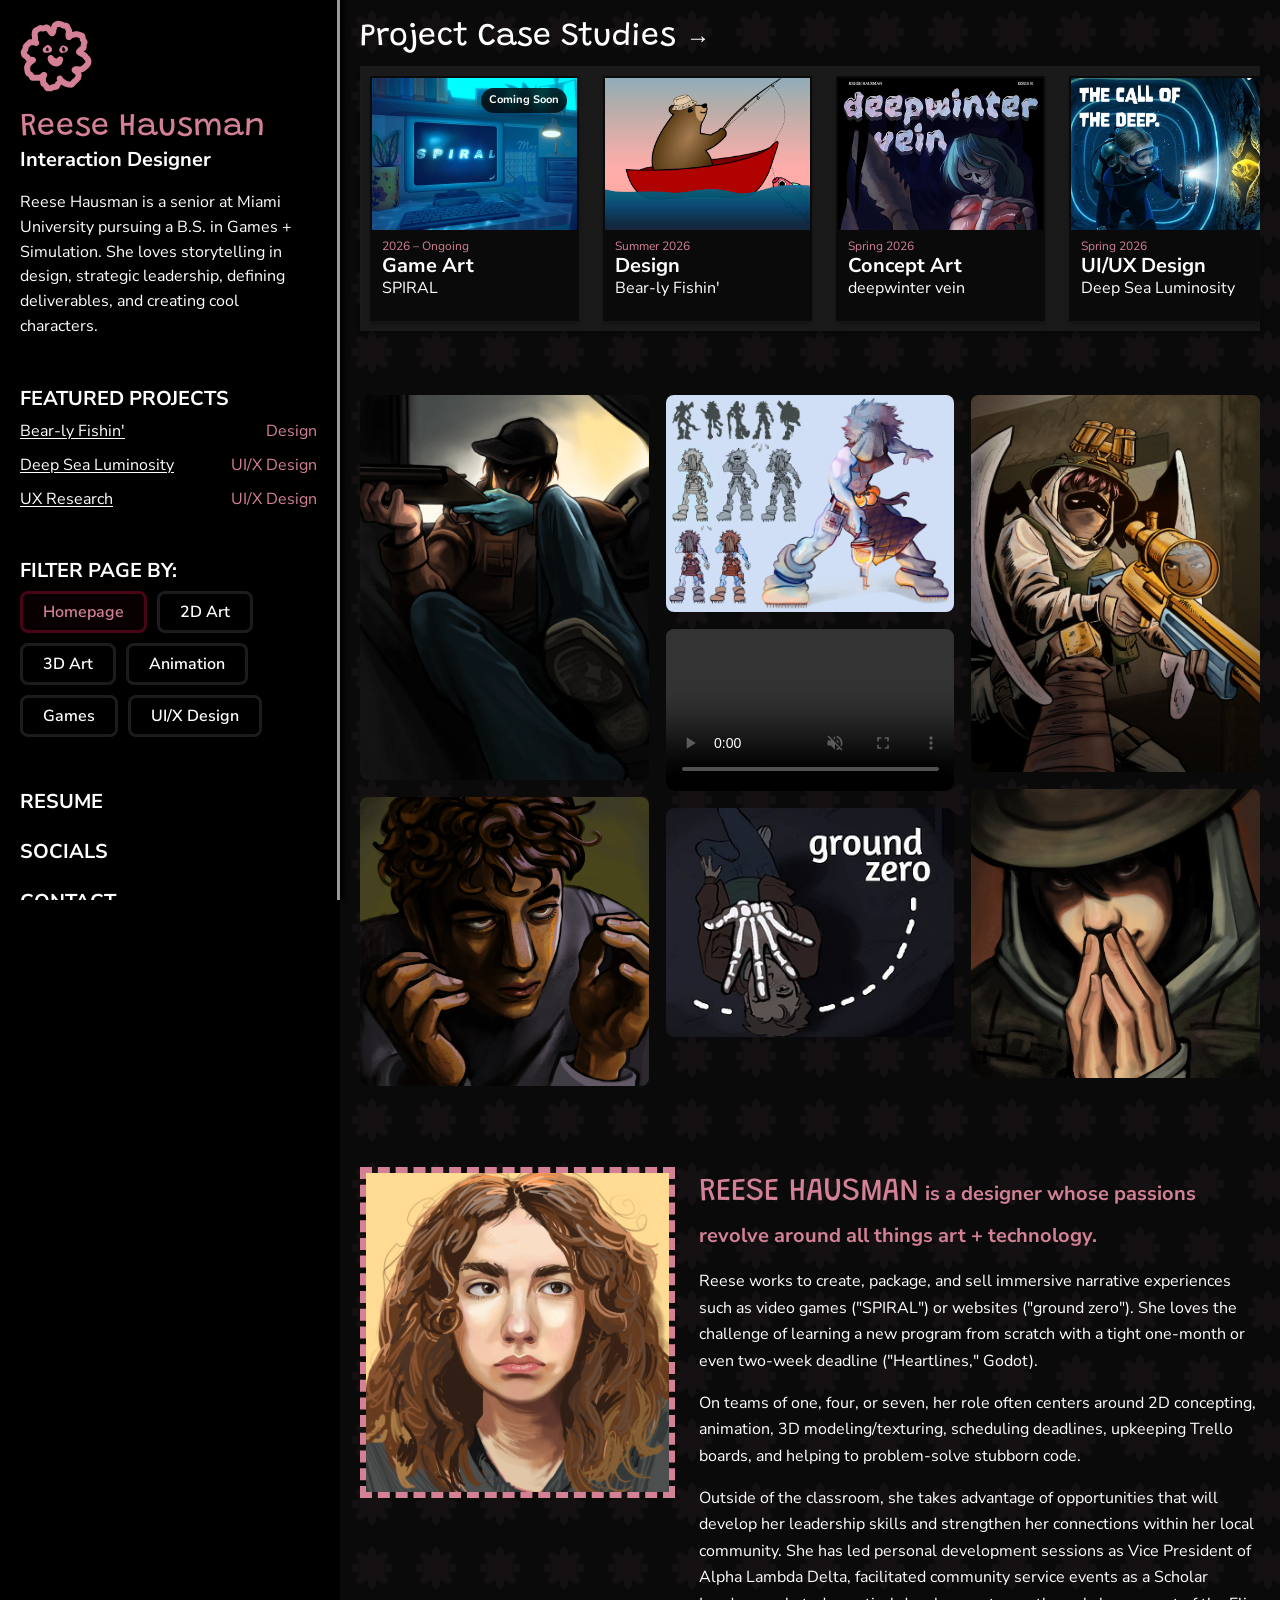
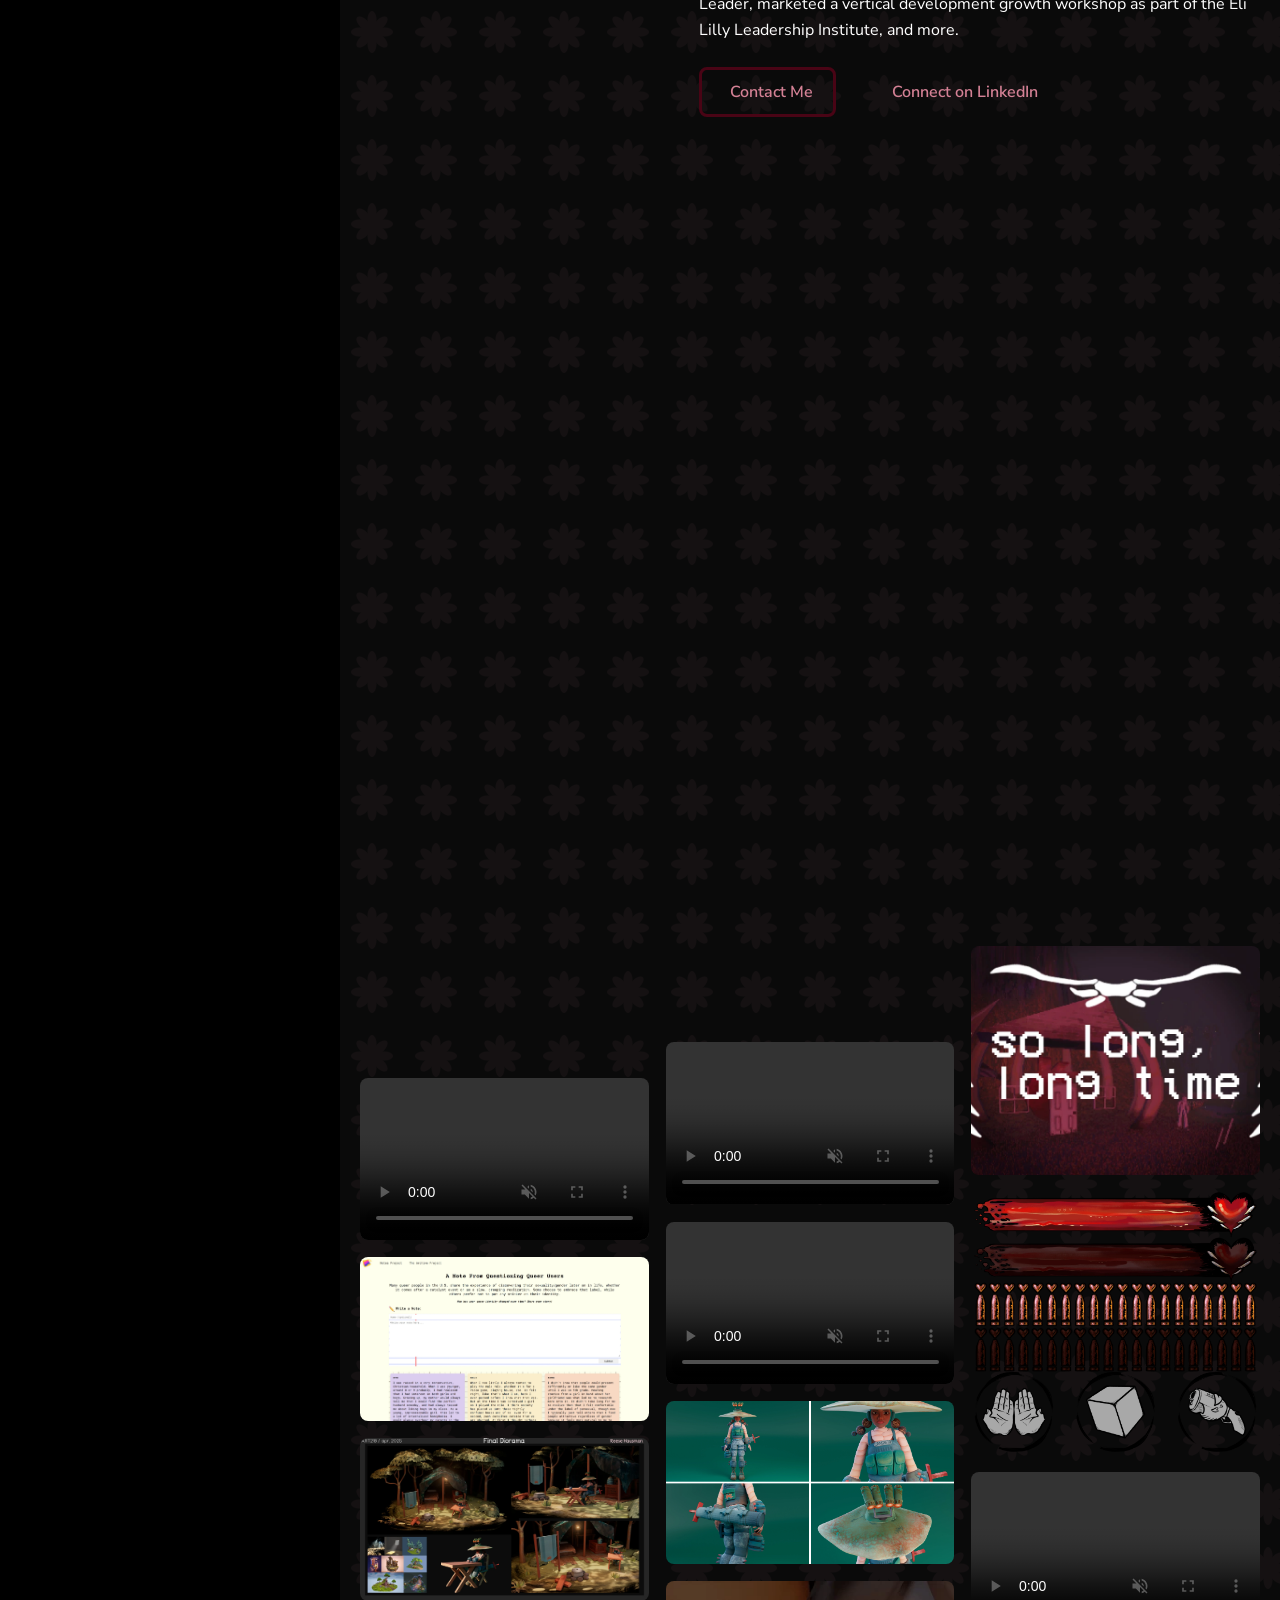
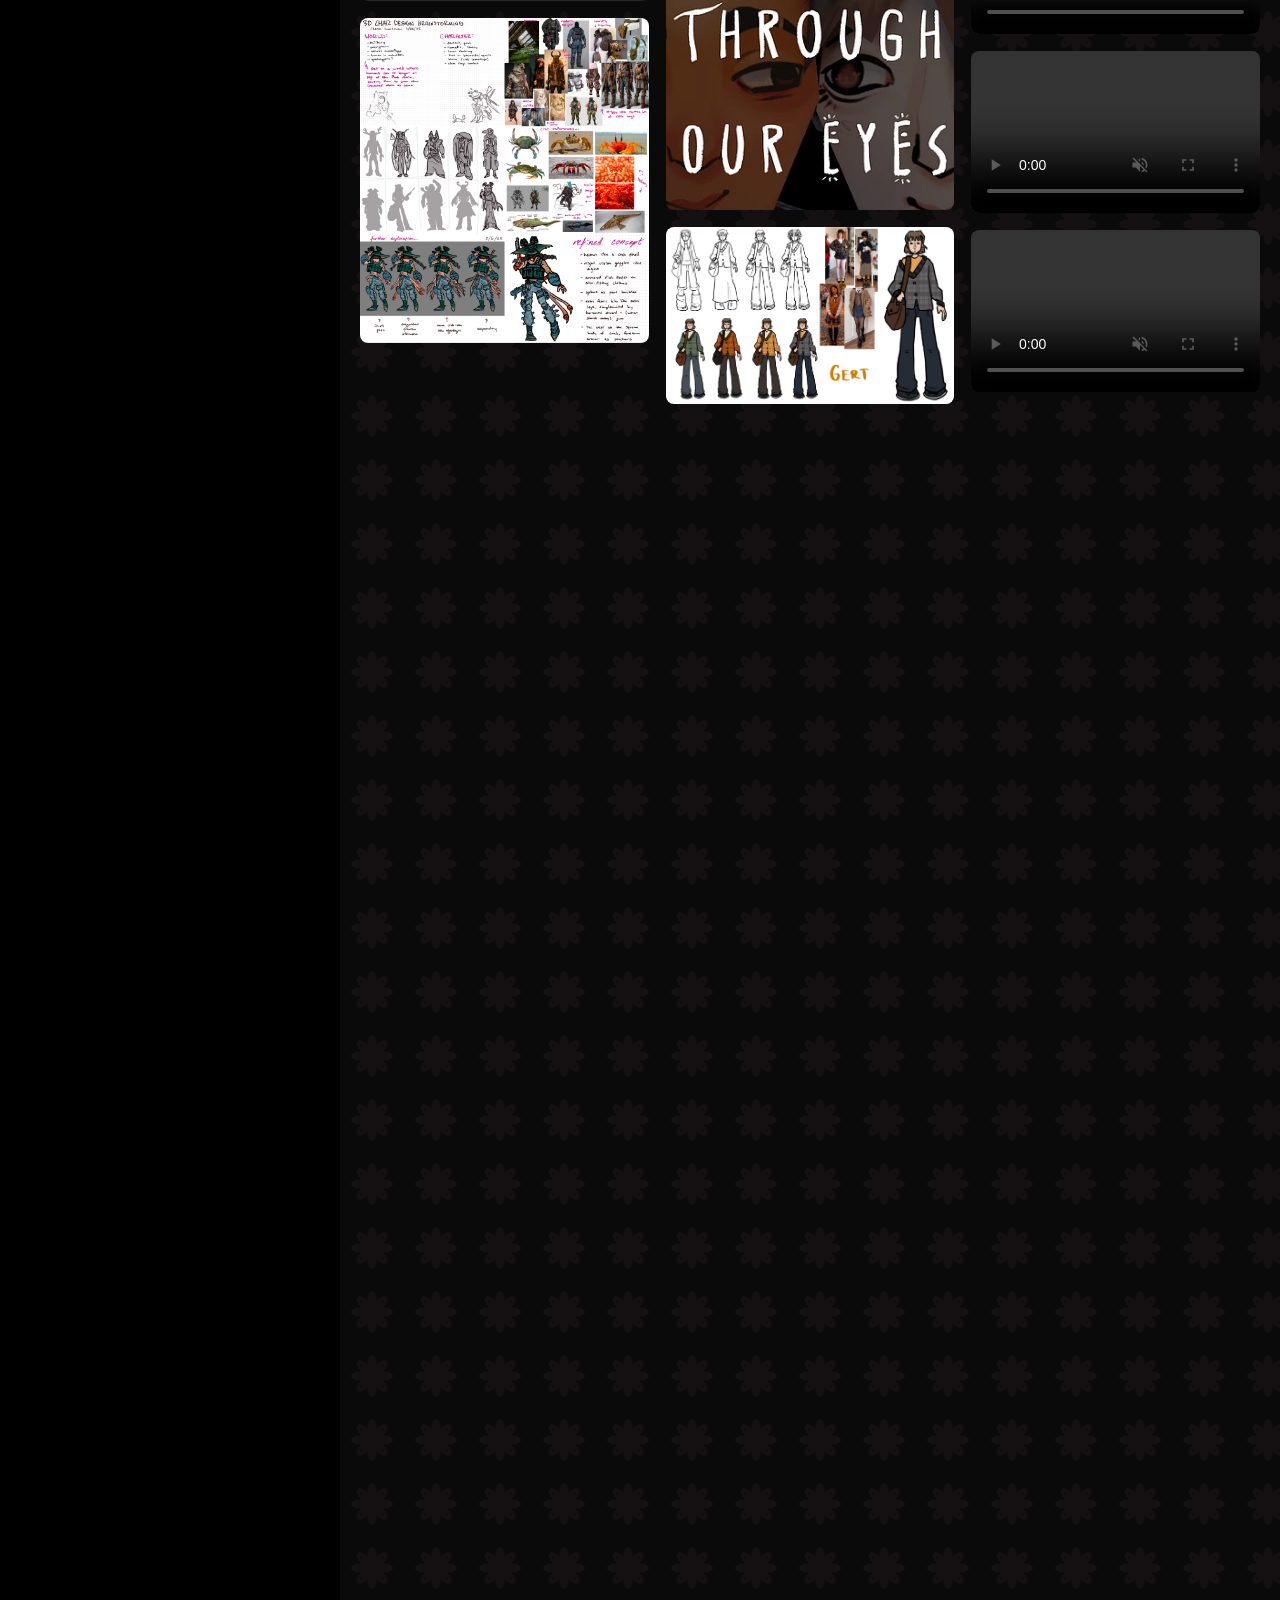
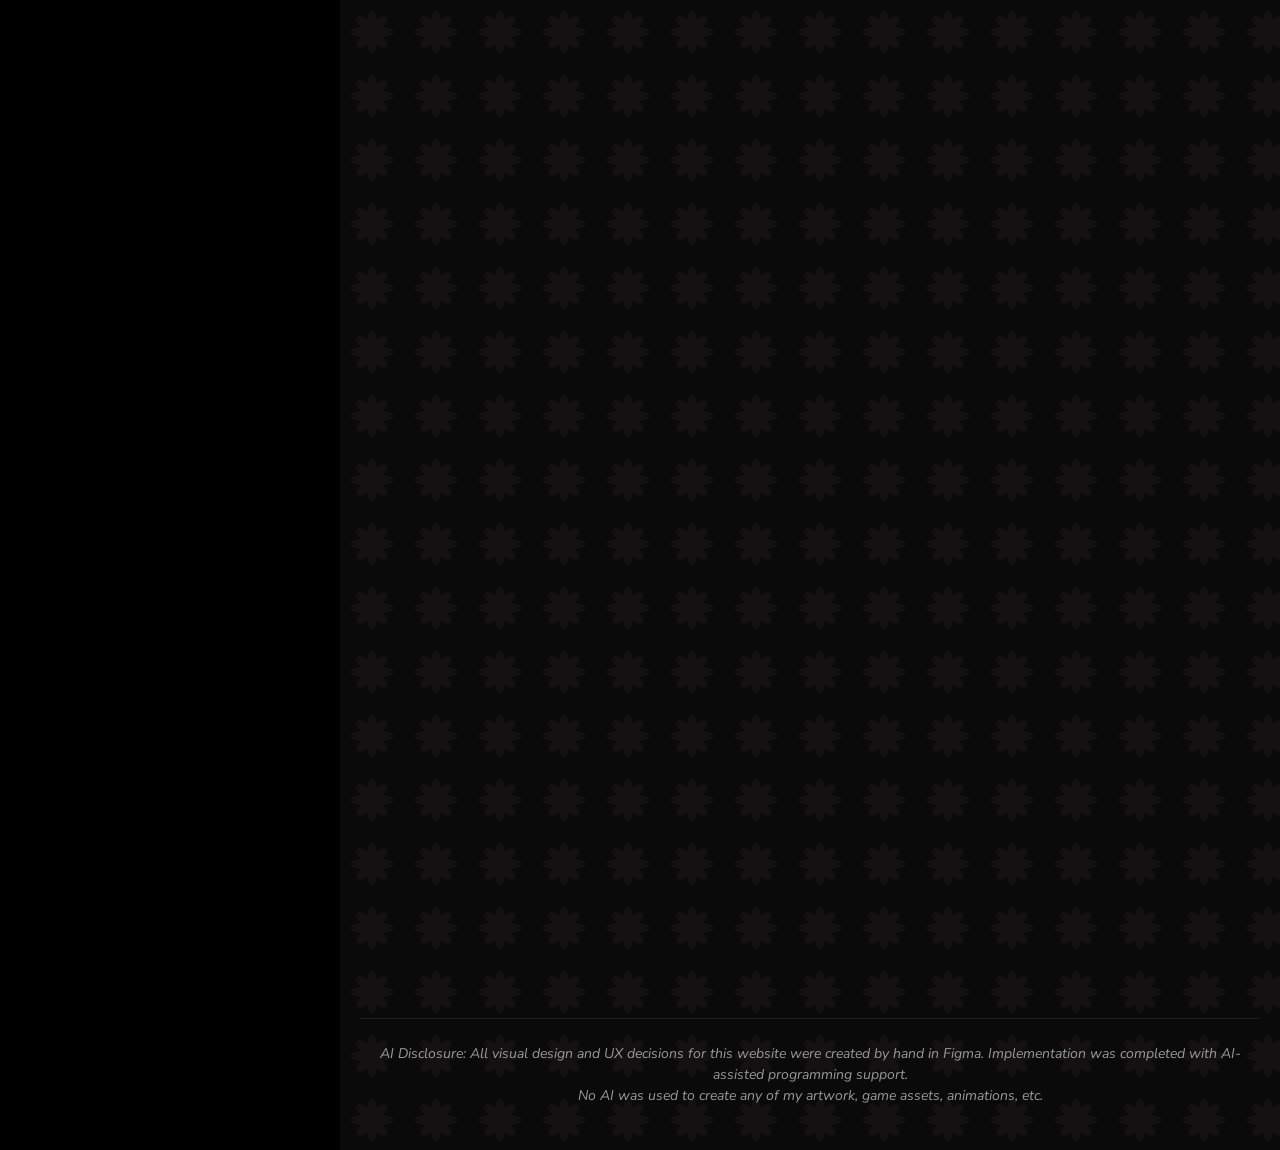
==== commit 5735fd61: "Update index.html" ====
--- a/index.html
+++ b/index.html
@@ -3,7 +3,7 @@
 <head>
   <meta charset="UTF-8">
   <meta name="viewport" content="width=device-width, initial-scale=1.0">
-  <title>Reese Hausman | Artist &amp; Designer</title>
+  <title>Reese Hausman | Interaction Designer</title>
   <link rel="icon" type="image/x-icon" href="flower.svg">
   <link rel="stylesheet" href="main.css">
 
@@ -49,7 +49,7 @@
       <img src="flower.svg" alt="flower logo" class="sidebar-logo">
       <div>
         <h1 class="sidebar-name">Reese Hausman</h1>
-        <p class="sidebar-role">Artist &amp; Designer</p>
+        <p class="sidebar-role">Interaction Designer</p>
       </div>
       <p class="sidebar-bio">Reese Hausman is a senior at Miami University pursuing a B.S. in Games + Simulation. She loves storytelling in design, strategic leadership, defining deliverables, and creating cool characters.</p>
     </div>
